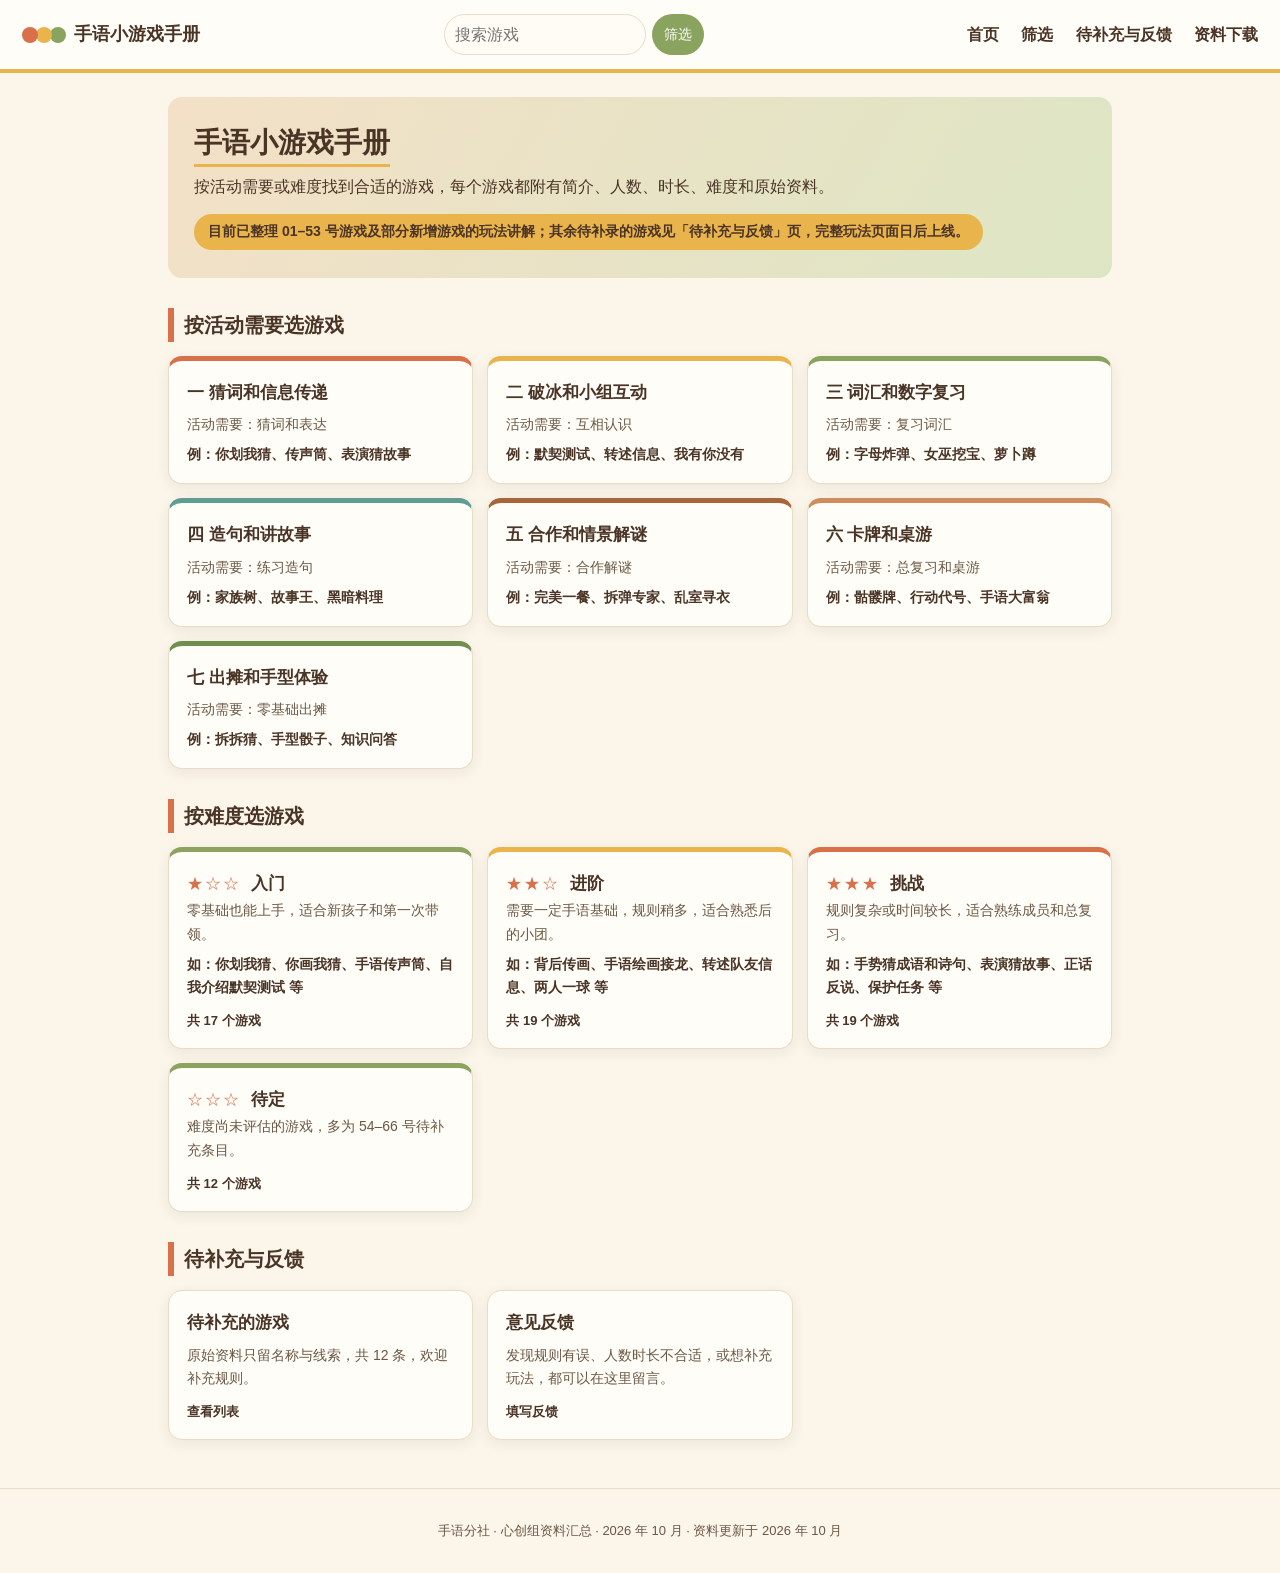
==== 网站/index.html @ 0be2c37f "Initial commit: sign language game handbook website" ====
<!DOCTYPE html>
<html lang="zh-CN">
<head>
  <meta charset="UTF-8">
  <meta name="viewport" content="width=device-width, initial-scale=1.0">
  <title>手语小游戏手册</title>
  <meta name="description" content="手语分社小游戏玩法手册：66 个破冰、猜词、复习、合作解谜游戏，含人数、时长、难度和原始资料。">
  <link rel="icon" href="data:image/svg+xml,%3Csvg xmlns='http://www.w3.org/2000/svg' viewBox='0 0 32 32'%3E%3Ccircle cx='16' cy='16' r='14' fill='%23D8704A'/%3E%3Ccircle cx='16' cy='16' r='6' fill='%23E9B44C'/%3E%3C/svg%3E">
  <link rel="stylesheet" href="css/style.css">
</head>
<body>
  <header class="site-header">
    <a class="brand" href="#/">
      <span class="brand-dot"></span>
      <span class="brand-text" id="site-title">手语小游戏手册</span>
    </a>
    <form class="header-search" id="header-search" role="search">
      <input name="q" type="search" aria-label="搜索游戏" placeholder="搜索游戏">
      <button type="submit">筛选</button>
    </form>
    <nav class="top-nav" aria-label="主导航">
      <a href="#/">首页</a>
      <a href="#/search">筛选</a>
      <a href="#/todo">待补充与反馈</a>
      <a href="#/files">资料下载</a>
    </nav>
  </header>

  <main id="app" class="container"></main>

  <footer class="site-footer">
    <p id="site-subtitle"></p>
  </footer>

  <button type="button" id="to-top" class="to-top" aria-label="回到顶部">↑</button>

  <script src="js/data.js"></script>
  <script src="js/meta.js"></script>
  <script src="js/guides.js"></script>
  <script src="js/app.js"></script>
</body>
</html>
---- 网站/css/style.css ----
/* 配色：奶油底色 + 陶土、芥末黄、橄榄绿、鼠尾草绿点缀 */
:root {
  --bg: #FBF5EA;
  --card: #FFFDF8;
  --ink: #4A3426;
  --muted: #6B5744;
  --line: #EADCC6;
  --terra: #D8704A;
  --mustard: #E9B44C;
  --olive: #8AA35E;
  --sage: #DDE6C4;
  --clay: #F3E0C7;
  --radius: 14px;
  --shadow: 0 4px 14px rgba(74, 52, 38, 0.08);
}

* { box-sizing: border-box; }

body {
  margin: 0;
  font-family: "Microsoft YaHei", "PingFang SC", "Noto Sans SC", sans-serif;
  background: var(--bg);
  color: var(--ink);
  line-height: 1.7;
}

a { color: var(--terra); text-decoration: none; }
a:hover { text-decoration: underline; }

.container {
  max-width: 980px;
  margin: 0 auto;
  padding: 24px 18px 48px;
}

/* 顶部 */
.site-header {
  display: flex;
  align-items: center;
  justify-content: space-between;
  padding: 14px 22px;
  background: var(--card);
  border-bottom: 4px solid var(--mustard);
  position: sticky;
  top: 0;
  z-index: 10;
}

.brand {
  display: flex;
  align-items: center;
  gap: 10px;
  font-weight: 700;
  font-size: 18px;
  color: var(--ink);
}
.brand:hover { text-decoration: none; }

.brand-dot {
  width: 16px;
  height: 16px;
  border-radius: 50%;
  background: var(--terra);
  box-shadow: 14px 0 0 var(--mustard), 28px 0 0 var(--olive);
  margin-right: 26px;
}

.top-nav a {
  margin-left: 18px;
  color: var(--ink);
  font-weight: 600;
}

/* 通用区块 */
.hero {
  background: linear-gradient(120deg, var(--clay), var(--sage));
  border-radius: var(--radius);
  padding: 28px 26px;
  margin-bottom: 26px;
}
/* 统一标题：首页、分类页、详情页、资料页共用字号与颜色；仅首页带下划线 */
.page-title {
  margin: 4px 0 8px;
  font-size: 28px;
  line-height: 1.3;
  color: var(--ink);
}

.home-title {
  margin: 0 0 6px;
  font-size: 28px;
  line-height: 1.3;
  color: var(--ink);
  display: inline-block;
  border-bottom: 3px solid var(--mustard);
  padding-bottom: 2px;
}

.hero h1 {
  margin: 0 0 6px;
  font-size: 28px;
  color: var(--ink);
}

.card .example {
  margin-top: 6px;
  color: var(--ink);
  font-weight: 600;
}
.hero p { margin: 0; color: var(--ink); }

.notice {
  display: inline-block;
  margin-top: 14px;
  padding: 6px 14px;
  background: var(--mustard);
  color: var(--ink);
  border-radius: 999px;
  font-size: 14px;
  font-weight: 600;
}

h2.section-title {
  font-size: 20px;
  margin: 30px 0 14px;
  color: var(--ink);
  border-left: 6px solid var(--terra);
  padding-left: 10px;
}

.grid {
  display: grid;
  gap: 14px;
  grid-template-columns: repeat(auto-fill, minmax(230px, 1fr));
}

.card {
  display: block;
  background: var(--card);
  border: 1px solid var(--line);
  border-radius: var(--radius);
  padding: 18px 18px 16px;
  box-shadow: var(--shadow);
  color: var(--ink);
  transition: transform 0.15s ease;
}
.card:hover {
  transform: translateY(-2px);
  text-decoration: none;
}

.card .tag {
  display: inline-block;
  font-size: 12px;
  color: #fff;
  padding: 2px 10px;
  border-radius: 999px;
  margin-bottom: 8px;
}

.card h3 {
  margin: 0 0 6px;
  font-size: 17px;
}

.card p {
  margin: 0;
  font-size: 14px;
  color: var(--muted);
}

.card .count {
  margin-top: 10px;
  font-size: 13px;
  color: var(--ink);
  font-weight: 600;
}

.scene {
  border-top: 5px solid var(--terra);
}

.cat-bar {
  height: 8px;
  border-radius: 999px;
  margin-bottom: 14px;
}

/* 分类页 */
.page-head {
  background: var(--card);
  border: 1px solid var(--line);
  border-radius: var(--radius);
  padding: 22px 24px;
  box-shadow: var(--shadow);
  margin-bottom: 18px;
}
.page-head .page-title {
  margin: 4px 0 8px;
}
.page-head p { margin: 0; color: var(--muted); }

.crumb {
  font-size: 14px;
  color: var(--muted);
}
.crumb a { color: var(--muted); }

.status {
  display: inline-block;
  font-size: 12px;
  padding: 2px 10px;
  border-radius: 999px;
  font-weight: 600;
  margin-left: 6px;
  vertical-align: middle;
}
.status.complete { background: var(--sage); color: #3F5A23; }
.status.replay { background: var(--clay); color: #7A4A22; }
.status.todo { background: #E6E0D6; color: #6B5D4D; }

.game-list {
  display: grid;
  gap: 12px;
}

.game-item {
  display: flex;
  gap: 14px;
  align-items: flex-start;
  background: var(--card);
  border: 1px solid var(--line);
  border-radius: var(--radius);
  padding: 14px 16px;
  box-shadow: var(--shadow);
  color: var(--ink);
}
.game-item:hover { text-decoration: none; border-color: var(--mustard); }

.game-no {
  min-width: 42px;
  height: 42px;
  border-radius: 12px;
  display: flex;
  align-items: center;
  justify-content: center;
  color: #fff;
  font-weight: 700;
}

.game-item h3 {
  margin: 0 0 2px;
  font-size: 16px;
}
.game-item p {
  margin: 0;
  color: var(--muted);
  font-size: 14px;
}

/* 详情页 */
.detail {
  background: var(--card);
  border: 1px solid var(--line);
  border-radius: var(--radius);
  padding: 24px 26px;
  box-shadow: var(--shadow);
}
.detail .page-title {
  margin: 6px 0 12px;
}

.guide-list {
  margin: 4px 0 0;
  padding-left: 22px;
}
.guide-list li { margin-bottom: 4px; }
/* 标题层级：大节（玩法讲解 / 完整页面 / 原始资料 / 相关游戏）> 子标题（适用场景 / 准备 …） */
.detail h2.major-title {
  display: inline-block;
  margin: 26px 0 12px;
  padding: 8px 18px;
  font-size: 22px;
  font-weight: 800;
  color: #fff;
  background: var(--terra);
  border-radius: 10px;
  letter-spacing: 2px;
}

.detail h2.sec-title {
  margin: 26px 0 10px;
  padding-left: 12px;
  font-size: 18px;
  font-weight: 700;
  color: var(--ink);
  border-left: 5px solid var(--olive);
}

.detail h3.sub-title {
  margin: 16px 0 6px;
  font-size: 15px;
  font-weight: 700;
  color: var(--olive);
}
.detail h3.sub-title::before {
  content: "●";
  margin-right: 6px;
  font-size: 10px;
  color: var(--mustard);
  vertical-align: middle;
}

.info-grid {
  display: grid;
  grid-template-columns: repeat(3, 1fr);
  gap: 10px;
  margin: 16px 0 6px;
}
.info-cell {
  background: var(--clay);
  border-radius: 10px;
  padding: 10px 12px;
}
.info-cell span {
  display: block;
  font-size: 12px;
  color: var(--muted);
}
.info-cell strong {
  font-size: 14px;
  color: var(--ink);
}

.note {
  font-size: 14px;
  color: var(--muted);
  margin: 4px 0 0;
}

.chips {
  margin-top: 8px;
  display: flex;
  flex-wrap: wrap;
  gap: 6px;
}
.chip {
  display: inline-block;
  font-size: 12px;
  padding: 2px 10px;
  border-radius: 999px;
  background: var(--clay);
  color: var(--ink);
}
.chip-level { background: var(--sage); color: #3F5A23; font-weight: 700; }
.chip-todo { background: #E6E0D6; color: #6B5D4D; }

.back-row { margin-top: 26px; }

/* 顶部搜索框 */
.header-search {
  display: flex;
  gap: 6px;
  flex: 1;
  max-width: 260px;
  margin: 0 16px;
}
.header-search input {
  flex: 1;
  min-width: 0;
  font: inherit;
  padding: 6px 10px;
  border: 1px solid var(--line);
  border-radius: 999px;
  background: #FFFCF5;
  color: var(--ink);
}
.header-search button {
  font: inherit;
  font-size: 14px;
  padding: 6px 12px;
  border: none;
  border-radius: 999px;
  background: var(--olive);
  color: #fff;
  cursor: pointer;
}

/* 搜索与筛选 */
.search-panel {
  background: var(--card);
  border: 1px solid var(--line);
  border-radius: var(--radius);
  padding: 18px 20px;
  box-shadow: var(--shadow);
  display: grid;
  gap: 14px;
  margin-bottom: 12px;
}
.search-panel > input[type="search"] {
  font: inherit;
  font-size: 16px;
  padding: 10px 14px;
  border: 1px solid var(--line);
  border-radius: 10px;
  background: #FFFCF5;
  color: var(--ink);
}
.filters {
  display: flex;
  flex-wrap: wrap;
  gap: 12px;
  align-items: end;
}
.filters label {
  display: grid;
  gap: 4px;
  font-size: 13px;
  font-weight: 600;
  min-width: 150px;
}
.filters select {
  font: inherit;
  padding: 7px 10px;
  border: 1px solid var(--line);
  border-radius: 8px;
  background: #FFFCF5;
  color: var(--ink);
}
.filters button {
  font: inherit;
  border: 2px solid var(--terra);
  cursor: pointer;
}

/* 信息卡：文字不再嵌套标签，避免重叠 */
.info-grid > * { min-width: 0; }
.info-cell strong {
  display: block;
  word-break: break-all;
}

/* 难度卡片 */
.level-card { border-top: 5px solid var(--olive); }
.level-1 { border-top-color: var(--olive); }
.level-2 { border-top-color: var(--mustard); }
.level-3 { border-top-color: var(--terra); }
.level-head {
  display: flex;
  align-items: baseline;
  gap: 10px;
}
.level-head h3 { margin: 0; }
.level-stars {
  color: var(--terra);
  font-size: 16px;
  letter-spacing: 2px;
}

/* 反馈表单 */
.feedback {
  background: var(--card);
  border: 1px solid var(--line);
  border-radius: var(--radius);
  padding: 20px 22px;
  box-shadow: var(--shadow);
  display: grid;
  gap: 14px;
}
.feedback label {
  display: grid;
  gap: 6px;
  font-weight: 600;
  font-size: 14px;
}
/* 统一的表单控件：去掉系统原生外观，字号 16px 避免 iOS 聚焦时自动放大 */
.feedback select,
.feedback input,
.feedback textarea,
.filters select,
.search-panel > input[type="search"],
.feedback-result textarea {
  -webkit-appearance: none;
  appearance: none;
  box-sizing: border-box;
  width: 100%;
  font: inherit;
  font-size: 16px;
  padding: 9px 12px;
  border: 1px solid var(--line);
  border-radius: 8px;
  background-color: #FFFCF5;
  color: var(--ink);
}
.feedback select,
.filters select {
  padding-right: 34px;
  background-image: url("data:image/svg+xml,%3Csvg xmlns='http://www.w3.org/2000/svg' width='12' height='8'%3E%3Cpath d='M1 1l5 5 5-5' fill='none' stroke='%234A3426' stroke-width='1.8'/%3E%3C/svg%3E");
  background-repeat: no-repeat;
  background-position: right 12px center;
}
.feedback textarea { resize: vertical; }
.form-actions {
  display: flex;
  flex-wrap: wrap;
  gap: 10px;
  align-items: center;
}
.feedback button.btn {
  border: none;
  cursor: pointer;
  font: inherit;
}
.feedback-result {
  margin-top: 16px;
  background: var(--card);
  border: 1px solid var(--line);
  border-radius: var(--radius);
  padding: 18px 20px;
}
.feedback-result textarea {
  width: 100%;
  font: inherit;
  padding: 8px 10px;
  border: 1px solid var(--line);
  border-radius: 8px;
  background: #FFFCF5;
  color: var(--ink);
}
.detail .summary {
  font-size: 16px;
  background: var(--clay);
  border-radius: 10px;
  padding: 12px 16px;
}

.placeholder {
  border: 2px dashed var(--line);
  border-radius: 10px;
  padding: 14px 16px;
  color: var(--muted);
  font-size: 14px;
  background: #FFFCF5;
}
.placeholder ul { margin: 6px 0 0; padding-left: 20px; }

.btn {
  display: inline-block;
  padding: 8px 16px;
  border-radius: 999px;
  font-weight: 600;
  font-size: 14px;
  background: var(--olive);
  color: #fff;
}
.btn:hover { text-decoration: none; filter: brightness(1.05); }
.btn.disabled {
  background: #D9CFBF;
  color: #7C6E5E;
  cursor: not-allowed;
}
.btn.ghost {
  background: transparent;
  color: var(--terra);
  border: 2px solid var(--terra);
}

.file-list {
  list-style: none;
  padding: 0;
  margin: 0;
  display: grid;
  gap: 8px;
}
.file-list li {
  display: flex;
  flex-wrap: wrap;
  align-items: center;
  gap: 4px 12px;
  background: #FFFCF5;
  border: 1px solid var(--line);
  border-radius: 10px;
  padding: 8px 12px;
  font-size: 14px;
}
.file-list li > a:not(.dl) {
  flex: 1;
  min-width: 0;
  word-break: break-all;
}
.file-list .dl {
  order: 2;
  margin-left: auto;
  font-size: 13px;
  white-space: nowrap;
}
.file-list .file-ids {
  order: 3;
  flex-basis: 100%;
}

.empty {
  color: var(--muted);
  font-size: 14px;
}

/* 上一个 / 下一个 */
.pager {
  display: flex;
  justify-content: space-between;
  gap: 12px;
  margin-top: 16px;
  padding-top: 14px;
  border-top: 1px dashed var(--line);
  font-size: 14px;
}
.pager a { max-width: 48%; }

/* 相关游戏：站内跳转，使用文字链接样式 */
.related-list {
  margin: 4px 0 0;
  padding-left: 20px;
}
.related-list li { margin-bottom: 4px; }

/* 资料文件的游戏编号标注 */
.file-ids {
  display: block;
  font-size: 12px;
  color: var(--muted);
  margin-top: 2px;
}

/* 回到顶部 */
.to-top {
  position: fixed;
  right: 18px;
  bottom: 18px;
  width: 42px;
  height: 42px;
  border-radius: 50%;
  border: none;
  background: var(--terra);
  color: #fff;
  font-size: 20px;
  cursor: pointer;
  box-shadow: var(--shadow);
  opacity: 0;
  pointer-events: none;
  transition: opacity 0.2s ease;
}
.to-top.show {
  opacity: 1;
  pointer-events: auto;
}

.site-footer {
  text-align: center;
  color: var(--muted);
  font-size: 13px;
  padding: 18px;
  border-top: 1px solid var(--line);
}

/* 打印：隐藏导航、按钮和阴影，保留规则文字 */
@media print {
  .site-header,
  .header-search,
  .top-nav,
  .back-row,
  .pager,
  .to-top,
  .site-footer,
  .btn,
  .filters,
  .feedback { display: none !important; }
  body { background: #fff; color: #000; }
  .card, .game-item, .detail, .page-head, .feedback-result {
    box-shadow: none;
    border: 1px solid #ccc;
  }
  .detail .major-title { background: none; color: #000; padding: 0; }
  a { color: #000; }
  .container { max-width: none; padding: 0; }
}

@media (max-width: 600px) {
  .hero h1 { font-size: 22px; }
  .brand-dot { margin-right: 0; box-shadow: none; }
  .top-nav a { margin-left: 10px; }
  .site-header {
    flex-wrap: wrap;
    gap: 8px;
    padding: 10px 14px;
  }
  .header-search {
    order: 3;
    flex-basis: 100%;
    max-width: none;
    margin: 0;
  }
  .top-nav {
    width: 100%;
    display: flex;
    flex-wrap: wrap;
    gap: 6px 0;
  }
  .info-grid { grid-template-columns: 1fr; }
  .page-title { font-size: 22px; }
}
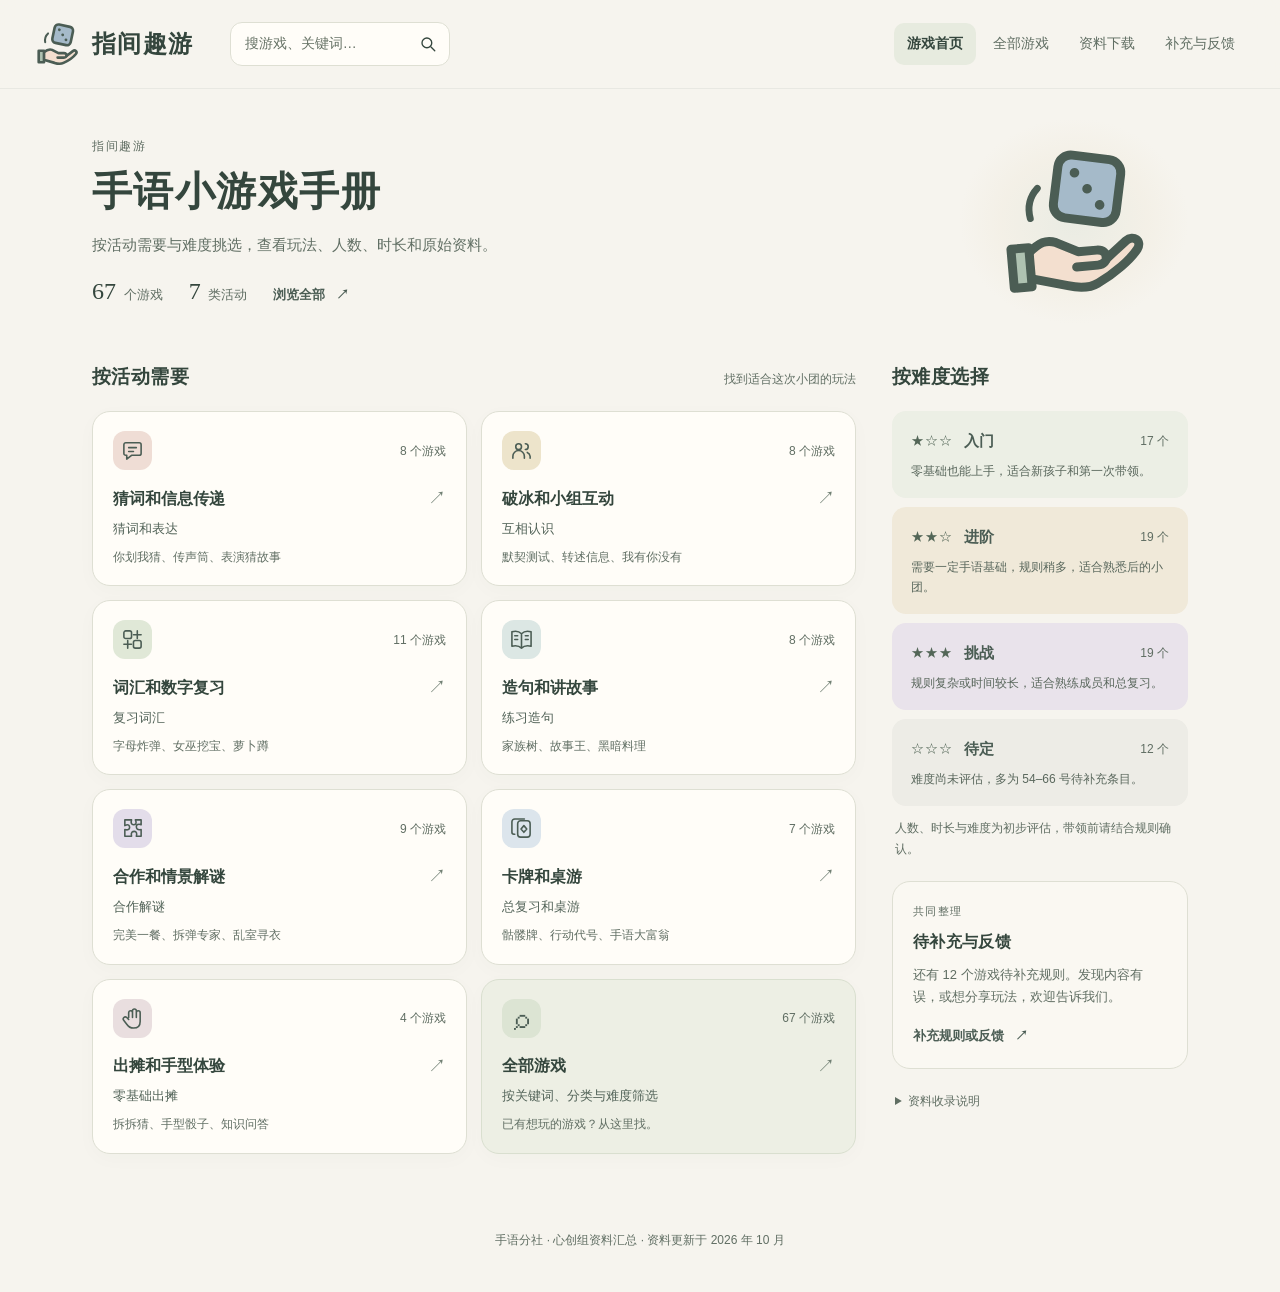
==== commit 7ff6ee13: "design: refine Zhijian Quyou logo and responsive layout" ====
--- a/网站/index.html
+++ b/网站/index.html
@@ -3,30 +3,36 @@
 <head>
   <meta charset="UTF-8">
   <meta name="viewport" content="width=device-width, initial-scale=1.0">
-  <title>手语小游戏手册</title>
-  <meta name="description" content="手语分社小游戏玩法手册：66 个破冰、猜词、复习、合作解谜游戏，含人数、时长、难度和原始资料。">
-  <link rel="icon" href="data:image/svg+xml,%3Csvg xmlns='http://www.w3.org/2000/svg' viewBox='0 0 32 32'%3E%3Ccircle cx='16' cy='16' r='14' fill='%23D8704A'/%3E%3Ccircle cx='16' cy='16' r='6' fill='%23E9B44C'/%3E%3C/svg%3E">
+  <title>指间趣游 · 手语小游戏手册</title>
+  <meta name="description" content="指间趣游，手语分社小游戏玩法手册。按活动、难度寻找游戏，查看人数、时长、玩法讲解和原始资料。">
+  <meta name="theme-color" content="#f6f4ee">
+  <link rel="icon" type="image/svg+xml" href="assets/brand-v1/icon-small.svg">
+  <link rel="alternate icon" href="assets/brand-v1/favicon.ico">
+  <link rel="apple-touch-icon" href="assets/brand-v1/apple-touch-icon.png">
   <link rel="stylesheet" href="css/style.css">
 </head>
 <body>
+  <a class="skip-link" href="#app">跳到主要内容</a>
   <header class="site-header">
-    <a class="brand" href="#/">
-      <span class="brand-dot"></span>
-      <span class="brand-text" id="site-title">手语小游戏手册</span>
+    <div class="header-inner">
+    <a class="brand" href="#/" aria-label="指间趣游首页">
+      <img id="brand-icon" class="brand-icon" src="assets/brand-v1/icon.svg" alt="" width="52" height="52">
+      <span class="brand-text" id="site-title">指间趣游</span>
     </a>
     <form class="header-search" id="header-search" role="search">
-      <input name="q" type="search" aria-label="搜索游戏" placeholder="搜索游戏">
-      <button type="submit">筛选</button>
+      <input name="q" type="search" aria-label="搜索游戏" placeholder="搜游戏、关键词…">
+      <button type="submit" aria-label="搜索"><svg viewBox="0 0 24 24" aria-hidden="true"><circle cx="10.5" cy="10.5" r="6.5"></circle><path d="m16 16 5 5"></path></svg></button>
     </form>
     <nav class="top-nav" aria-label="主导航">
-      <a href="#/">首页</a>
-      <a href="#/search">筛选</a>
-      <a href="#/todo">待补充与反馈</a>
+      <a href="#/">游戏首页</a>
+      <a href="#/search">全部游戏</a>
       <a href="#/files">资料下载</a>
+      <a href="#/todo">补充与反馈</a>
     </nav>
+    </div>
   </header>
 
-  <main id="app" class="container"></main>
+  <main id="app" class="container" tabindex="-1"></main>
 
   <footer class="site-footer">
     <p id="site-subtitle"></p>
--- a/网站/css/style.css
+++ b/网站/css/style.css
@@ -1,710 +1,305 @@
-/* 配色：奶油底色 + 陶土、芥末黄、橄榄绿、鼠尾草绿点缀 */
 :root {
-  --bg: #FBF5EA;
-  --card: #FFFDF8;
-  --ink: #4A3426;
-  --muted: #6B5744;
-  --line: #EADCC6;
-  --terra: #D8704A;
-  --mustard: #E9B44C;
-  --olive: #8AA35E;
-  --sage: #DDE6C4;
-  --clay: #F3E0C7;
-  --radius: 14px;
-  --shadow: 0 4px 14px rgba(74, 52, 38, 0.08);
-}
-
+  color-scheme: light;
+  --bg: #f6f4ee;
+  --card: #fffdf8;
+  --ink: #34463d;
+  --muted: #606e63;
+  --line: #dedfd3;
+  --accent: #4b5d54;
+  --soft: #eceee4;
+  --sage: #e6ecdf;
+  --radius: 18px;
+  --shadow: 0 5px 20px #38493b06;
+  --heading: "Iowan Old Style", "Songti SC", "STSong", "Noto Serif SC", serif;
+}
 * { box-sizing: border-box; }
-
+html { scroll-padding-top: 100px; }
 body {
   margin: 0;
-  font-family: "Microsoft YaHei", "PingFang SC", "Noto Sans SC", sans-serif;
+  color: var(--ink);
   background: var(--bg);
-  color: var(--ink);
+  font-family: -apple-system, BlinkMacSystemFont, "PingFang SC", "Microsoft YaHei", sans-serif;
+  font-size: 15px;
   line-height: 1.7;
-}
-
-a { color: var(--terra); text-decoration: none; }
-a:hover { text-decoration: underline; }
-
-.container {
-  max-width: 980px;
-  margin: 0 auto;
-  padding: 24px 18px 48px;
-}
-
-/* 顶部 */
-.site-header {
-  display: flex;
-  align-items: center;
-  justify-content: space-between;
-  padding: 14px 22px;
-  background: var(--card);
-  border-bottom: 4px solid var(--mustard);
-  position: sticky;
-  top: 0;
-  z-index: 10;
-}
-
-.brand {
-  display: flex;
-  align-items: center;
-  gap: 10px;
-  font-weight: 700;
-  font-size: 18px;
-  color: var(--ink);
-}
-.brand:hover { text-decoration: none; }
-
-.brand-dot {
-  width: 16px;
-  height: 16px;
-  border-radius: 50%;
-  background: var(--terra);
-  box-shadow: 14px 0 0 var(--mustard), 28px 0 0 var(--olive);
-  margin-right: 26px;
-}
-
-.top-nav a {
-  margin-left: 18px;
-  color: var(--ink);
-  font-weight: 600;
-}
-
-/* 通用区块 */
-.hero {
-  background: linear-gradient(120deg, var(--clay), var(--sage));
-  border-radius: var(--radius);
-  padding: 28px 26px;
-  margin-bottom: 26px;
-}
-/* 统一标题：首页、分类页、详情页、资料页共用字号与颜色；仅首页带下划线 */
-.page-title {
-  margin: 4px 0 8px;
-  font-size: 28px;
-  line-height: 1.3;
-  color: var(--ink);
-}
-
-.home-title {
-  margin: 0 0 6px;
-  font-size: 28px;
-  line-height: 1.3;
-  color: var(--ink);
-  display: inline-block;
-  border-bottom: 3px solid var(--mustard);
-  padding-bottom: 2px;
-}
-
-.hero h1 {
-  margin: 0 0 6px;
-  font-size: 28px;
-  color: var(--ink);
-}
-
-.card .example {
-  margin-top: 6px;
-  color: var(--ink);
-  font-weight: 600;
-}
-.hero p { margin: 0; color: var(--ink); }
-
-.notice {
-  display: inline-block;
-  margin-top: 14px;
-  padding: 6px 14px;
-  background: var(--mustard);
-  color: var(--ink);
-  border-radius: 999px;
-  font-size: 14px;
-  font-weight: 600;
-}
-
-h2.section-title {
-  font-size: 20px;
-  margin: 30px 0 14px;
-  color: var(--ink);
-  border-left: 6px solid var(--terra);
-  padding-left: 10px;
-}
-
-.grid {
-  display: grid;
-  gap: 14px;
-  grid-template-columns: repeat(auto-fill, minmax(230px, 1fr));
-}
-
-.card {
-  display: block;
-  background: var(--card);
-  border: 1px solid var(--line);
-  border-radius: var(--radius);
-  padding: 18px 18px 16px;
-  box-shadow: var(--shadow);
-  color: var(--ink);
-  transition: transform 0.15s ease;
-}
-.card:hover {
-  transform: translateY(-2px);
-  text-decoration: none;
-}
-
-.card .tag {
-  display: inline-block;
-  font-size: 12px;
-  color: #fff;
-  padding: 2px 10px;
-  border-radius: 999px;
-  margin-bottom: 8px;
-}
-
-.card h3 {
-  margin: 0 0 6px;
-  font-size: 17px;
-}
-
-.card p {
-  margin: 0;
-  font-size: 14px;
-  color: var(--muted);
-}
-
-.card .count {
-  margin-top: 10px;
-  font-size: 13px;
-  color: var(--ink);
-  font-weight: 600;
-}
-
-.scene {
-  border-top: 5px solid var(--terra);
-}
-
-.cat-bar {
-  height: 8px;
-  border-radius: 999px;
-  margin-bottom: 14px;
-}
-
-/* 分类页 */
-.page-head {
-  background: var(--card);
-  border: 1px solid var(--line);
-  border-radius: var(--radius);
-  padding: 22px 24px;
-  box-shadow: var(--shadow);
-  margin-bottom: 18px;
-}
-.page-head .page-title {
-  margin: 4px 0 8px;
-}
-.page-head p { margin: 0; color: var(--muted); }
-
-.crumb {
-  font-size: 14px;
-  color: var(--muted);
-}
+  -webkit-font-smoothing: antialiased;
+}
+a { color: var(--accent); text-decoration: none; }
+a:hover { color: #223d30; }
+button, input, select, textarea { font: inherit; }
+button, a, input, select, textarea { -webkit-tap-highlight-color: transparent; }
+button, input, select, textarea { color: var(--ink); }
+button { cursor: pointer; }
+:focus-visible { outline: 3px solid #627d70; outline-offset: 4px; }
+::selection { background: #dbe6d5; color: #223d30; }
+img, svg { display: block; max-width: 100%; }
+.container { max-width: 1160px; margin: 0 auto; padding: 36px 32px 64px; }
+#app:focus { outline: none; }
+.skip-link { position: fixed; z-index: 40; top: -100px; left: 20px; padding: 12px 18px; background: var(--ink); color: white; border-radius: 12px; }
+.skip-link:focus { top: 12px; color: white; }
+.site-header { position: sticky; top: 0; z-index: 20; background: #f6f4eef2; backdrop-filter: blur(14px); box-shadow: 0 1px 0 #42524512; }
+.header-inner { max-width: 1280px; min-height: 88px; padding: 12px 32px; margin: auto; display: flex; align-items: center; gap: 28px; }
+.brand { display: flex; align-items: center; gap: 8px; color: var(--ink); flex-shrink: 0; }
+.brand-icon { width: 52px; height: 52px; }
+.brand-text { font: 700 24px/1.2 var(--heading); letter-spacing: .06em; white-space: nowrap; }
+.header-search { display: flex; align-items: center; margin: 0 auto 0 8px; width: 220px; background: #fffdf8; border: 1px solid var(--line); border-radius: 12px; }
+.header-search input { width: 100%; min-width: 0; padding: 9px 0 9px 14px; border: 0; border-radius: 12px; background: transparent; font-size: 14px; outline-offset: 0; }
+.header-search button { display: grid; place-items: center; width: 42px; height: 42px; flex: 0 0 42px; border: 0; border-radius: 11px; background: transparent; }
+.header-search button:hover { background: var(--soft); }
+.header-search svg { width: 18px; height: 18px; fill: none; stroke: currentColor; stroke-width: 1.8; stroke-linecap: round; }
+.top-nav { display: flex; gap: 4px; flex-shrink: 0; }
+.top-nav a { padding: 9px 13px; border-radius: 10px; font-size: 14px; white-space: nowrap; color: var(--muted); transition: color .18s, background .18s; }
+.top-nav a:hover, .top-nav a[aria-current="page"] { background: #e7ebdf; color: var(--ink); }
+.top-nav a[aria-current="page"] { font-weight: 600; }
+.hero { display: grid; grid-template-columns: 1fr 200px; align-items: center; gap: 32px; padding: 9px 14px 34px 0; margin-bottom: 18px; }
+.eyebrow { margin: 0 0 10px; font-size: 12px; letter-spacing: .14em; color: var(--muted); }
+.home-title { margin: 0 0 14px; font: 700 clamp(28px, 3.2vw, 40px)/1.3 var(--heading); letter-spacing: .035em; }
+.hero-intro { max-width: 560px; margin: 0; color: var(--muted); font-size: 15px; }
+.hero-meta { display: flex; flex-wrap: wrap; gap: 10px 26px; align-items: baseline; margin: 20px 0 0; font-size: 13px; color: var(--muted); }
+.hero-meta strong { font: 500 24px/1.2 Georgia, serif; margin-right: 4px; color: var(--ink); }
+.hero-meta a { font-weight: 600; }
+.hero-meta a span { margin-left: 7px; }
+.hero-art { display: grid; place-items: center; position: relative; }
+.hero-art::before { content: ""; position: absolute; inset: -16px; background: radial-gradient(ellipse, #cfdacb50, #e9dfc830 45%, transparent 70%); z-index: -1; }
+.hero-art img { width: 176px; height: 176px; transform: rotate(-5deg); }
+.home-layout { display: grid; grid-template-columns: minmax(0, 1fr) 296px; gap: 36px; align-items: start; }
+.section-heading { display: flex; justify-content: space-between; align-items: baseline; gap: 12px; margin: 0 0 18px; }
+.section-heading h2, .contribute-panel h2 { margin: 0; font-size: 19px; font-weight: 600; letter-spacing: .02em; }
+.section-heading > span { font-size: 12px; color: var(--muted); }
+.scene-grid { display: grid; grid-template-columns: repeat(2, minmax(0, 1fr)); gap: 14px; }
+.card { display: block; color: var(--ink); border: 1px solid var(--line); border-radius: var(--radius); background: var(--card); box-shadow: var(--shadow); transition: border-color .18s, background .18s, box-shadow .18s; }
+.card:hover { color: var(--ink); border-color: #a8b5a6; box-shadow: 0 6px 20px #38493b0d; }
+.scene { padding: 19px 20px 18px; position: relative; }
+.scene-top { display: flex; align-items: center; justify-content: space-between; margin-bottom: 13px; }
+.category-icon { display: grid; place-items: center; width: 39px; height: 39px; border-radius: 12px; background: var(--tone, #e8e8dd); color: #4b5d54; }
+.category-icon svg { width: 23px; height: 23px; fill: none; stroke: currentColor; stroke-width: 1.65; stroke-linecap: round; stroke-linejoin: round; }
+.scene-count { color: var(--muted); font-size: 12px; }
+.scene h3 { display: flex; align-items: center; justify-content: space-between; gap: 10px; font-size: 16px; margin: 0 0 4px; font-weight: 600; }
+.card-arrow { font-size: 18px; color: #718074; font-weight: 400; transition: transform .18s; }
+.card:hover .card-arrow { transform: translate(2px, -2px); }
+.scene p { margin: 0; font-size: 13px; }
+.scene .scene-purpose { color: #526358; }
+.scene .example { color: var(--muted); font-size: 12px; margin-top: 7px; }
+.tone-1 { --tone: #efddd5; }
+.tone-2 { --tone: #ede4cb; }
+.tone-3 { --tone: #e0e8d7; }
+.tone-4 { --tone: #dce7e4; }
+.tone-5 { --tone: #e3ddea; }
+.tone-6 { --tone: #dce5ec; }
+.tone-7 { --tone: #e9dedf; }
+.tone-8 { --tone: #e5e3d9; }
+.all-games { background: #edeFE4; border-color: #d9dfcf; }
+.all-games .category-icon { background: #dce4d3; font: 30px/1 Georgia, serif; }
+.home-aside { display: grid; gap: 22px; }
+.level-list { display: grid; gap: 9px; }
+.level-card { display: block; padding: 16px 18px; border-radius: 14px; background: #ecefe5; border: 1px solid transparent; transition: border-color .18s; }
+.level-card:hover { border-color: #a8b5a6; }
+.level-2 { background: #f0e9d9; }
+.level-3 { background: #e9e3eb; }
+.level-0 { background: #edece6; }
+.level-head { display: flex; align-items: center; gap: 11px; }
+.level-head h3 { margin: 0; font-size: 15px; font-weight: 600; }
+.level-stars { font-size: 13px; color: #536657; letter-spacing: 1px; }
+.level-count { margin-left: auto; font-size: 12px; color: var(--muted); }
+.level-card p { font-size: 12px; line-height: 1.7; margin: 7px 0 0; color: #59675c; }
+.level-note { margin: 12px 3px 0; font-size: 12px; color: var(--muted); }
+.contribute-panel { border: 1px solid var(--line); border-radius: var(--radius); padding: 20px; background: #fffdf880; }
+.mini-label { display: block; color: var(--muted); font-size: 11px; letter-spacing: .12em; margin-bottom: 7px; }
+.contribute-panel h2 { font-size: 16px; }
+.contribute-panel p { font-size: 13px; margin: 9px 0 14px; color: var(--muted); }
+.contribute-panel a { font-size: 13px; font-weight: 600; }
+.contribute-panel a span { margin-left: 7px; }
+.edition-note { font-size: 12px; color: var(--muted); padding: 0 3px; }
+.edition-note summary { cursor: pointer; width: fit-content; }
+.edition-note p { margin: 8px 0 0; }
+.crumb { font-size: 13px; margin: 0 0 22px; color: var(--muted); overflow-wrap: anywhere; }
 .crumb a { color: var(--muted); }
-
-.status {
-  display: inline-block;
-  font-size: 12px;
-  padding: 2px 10px;
-  border-radius: 999px;
-  font-weight: 600;
-  margin-left: 6px;
-  vertical-align: middle;
-}
-.status.complete { background: var(--sage); color: #3F5A23; }
-.status.replay { background: var(--clay); color: #7A4A22; }
-.status.todo { background: #E6E0D6; color: #6B5D4D; }
-
-.game-list {
-  display: grid;
-  gap: 12px;
-}
-
-.game-item {
-  display: flex;
-  gap: 14px;
-  align-items: flex-start;
-  background: var(--card);
-  border: 1px solid var(--line);
-  border-radius: var(--radius);
-  padding: 14px 16px;
-  box-shadow: var(--shadow);
-  color: var(--ink);
-}
-.game-item:hover { text-decoration: none; border-color: var(--mustard); }
-
-.game-no {
-  min-width: 42px;
-  height: 42px;
-  border-radius: 12px;
-  display: flex;
-  align-items: center;
-  justify-content: center;
-  color: #fff;
-  font-weight: 700;
-}
-
-.game-item h3 {
-  margin: 0 0 2px;
-  font-size: 16px;
-}
-.game-item p {
-  margin: 0;
-  color: var(--muted);
-  font-size: 14px;
-}
-
-/* 详情页 */
-.detail {
-  background: var(--card);
-  border: 1px solid var(--line);
-  border-radius: var(--radius);
-  padding: 24px 26px;
-  box-shadow: var(--shadow);
-}
-.detail .page-title {
-  margin: 6px 0 12px;
-}
-
-.guide-list {
-  margin: 4px 0 0;
-  padding-left: 22px;
-}
-.guide-list li { margin-bottom: 4px; }
-/* 标题层级：大节（玩法讲解 / 完整页面 / 原始资料 / 相关游戏）> 子标题（适用场景 / 准备 …） */
-.detail h2.major-title {
-  display: inline-block;
-  margin: 26px 0 12px;
-  padding: 8px 18px;
-  font-size: 22px;
-  font-weight: 800;
-  color: #fff;
-  background: var(--terra);
-  border-radius: 10px;
-  letter-spacing: 2px;
-}
-
-.detail h2.sec-title {
-  margin: 26px 0 10px;
-  padding-left: 12px;
-  font-size: 18px;
-  font-weight: 700;
-  color: var(--ink);
-  border-left: 5px solid var(--olive);
-}
-
-.detail h3.sub-title {
-  margin: 16px 0 6px;
-  font-size: 15px;
-  font-weight: 700;
-  color: var(--olive);
-}
-.detail h3.sub-title::before {
-  content: "●";
-  margin-right: 6px;
-  font-size: 10px;
-  color: var(--mustard);
-  vertical-align: middle;
-}
-
-.info-grid {
-  display: grid;
-  grid-template-columns: repeat(3, 1fr);
-  gap: 10px;
-  margin: 16px 0 6px;
-}
-.info-cell {
-  background: var(--clay);
-  border-radius: 10px;
-  padding: 10px 12px;
-}
-.info-cell span {
-  display: block;
-  font-size: 12px;
-  color: var(--muted);
-}
-.info-cell strong {
-  font-size: 14px;
-  color: var(--ink);
-}
-
-.note {
-  font-size: 14px;
-  color: var(--muted);
-  margin: 4px 0 0;
-}
-
-.chips {
-  margin-top: 8px;
-  display: flex;
-  flex-wrap: wrap;
-  gap: 6px;
-}
-.chip {
-  display: inline-block;
-  font-size: 12px;
-  padding: 2px 10px;
-  border-radius: 999px;
-  background: var(--clay);
-  color: var(--ink);
-}
-.chip-level { background: var(--sage); color: #3F5A23; font-weight: 700; }
-.chip-todo { background: #E6E0D6; color: #6B5D4D; }
-
-.back-row { margin-top: 26px; }
-
-/* 顶部搜索框 */
-.header-search {
-  display: flex;
-  gap: 6px;
-  flex: 1;
-  max-width: 260px;
-  margin: 0 16px;
-}
-.header-search input {
-  flex: 1;
-  min-width: 0;
-  font: inherit;
-  padding: 6px 10px;
-  border: 1px solid var(--line);
-  border-radius: 999px;
-  background: #FFFCF5;
-  color: var(--ink);
-}
-.header-search button {
-  font: inherit;
-  font-size: 14px;
-  padding: 6px 12px;
-  border: none;
-  border-radius: 999px;
-  background: var(--olive);
-  color: #fff;
-  cursor: pointer;
-}
-
-/* 搜索与筛选 */
-.search-panel {
-  background: var(--card);
-  border: 1px solid var(--line);
-  border-radius: var(--radius);
-  padding: 18px 20px;
-  box-shadow: var(--shadow);
-  display: grid;
-  gap: 14px;
-  margin-bottom: 12px;
-}
-.search-panel > input[type="search"] {
-  font: inherit;
-  font-size: 16px;
-  padding: 10px 14px;
-  border: 1px solid var(--line);
-  border-radius: 10px;
-  background: #FFFCF5;
-  color: var(--ink);
-}
-.filters {
-  display: flex;
-  flex-wrap: wrap;
-  gap: 12px;
-  align-items: end;
-}
-.filters label {
-  display: grid;
-  gap: 4px;
-  font-size: 13px;
-  font-weight: 600;
-  min-width: 150px;
-}
-.filters select {
-  font: inherit;
-  padding: 7px 10px;
-  border: 1px solid var(--line);
-  border-radius: 8px;
-  background: #FFFCF5;
-  color: var(--ink);
-}
-.filters button {
-  font: inherit;
-  border: 2px solid var(--terra);
-  cursor: pointer;
-}
-
-/* 信息卡：文字不再嵌套标签，避免重叠 */
-.info-grid > * { min-width: 0; }
-.info-cell strong {
-  display: block;
-  word-break: break-all;
-}
-
-/* 难度卡片 */
-.level-card { border-top: 5px solid var(--olive); }
-.level-1 { border-top-color: var(--olive); }
-.level-2 { border-top-color: var(--mustard); }
-.level-3 { border-top-color: var(--terra); }
-.level-head {
-  display: flex;
-  align-items: baseline;
-  gap: 10px;
-}
-.level-head h3 { margin: 0; }
-.level-stars {
-  color: var(--terra);
-  font-size: 16px;
-  letter-spacing: 2px;
-}
-
-/* 反馈表单 */
-.feedback {
-  background: var(--card);
-  border: 1px solid var(--line);
-  border-radius: var(--radius);
-  padding: 20px 22px;
-  box-shadow: var(--shadow);
-  display: grid;
-  gap: 14px;
-}
-.feedback label {
-  display: grid;
-  gap: 6px;
-  font-weight: 600;
-  font-size: 14px;
-}
-/* 统一的表单控件：去掉系统原生外观，字号 16px 避免 iOS 聚焦时自动放大 */
-.feedback select,
-.feedback input,
-.feedback textarea,
-.filters select,
-.search-panel > input[type="search"],
-.feedback-result textarea {
-  -webkit-appearance: none;
-  appearance: none;
-  box-sizing: border-box;
-  width: 100%;
-  font: inherit;
-  font-size: 16px;
-  padding: 9px 12px;
-  border: 1px solid var(--line);
-  border-radius: 8px;
-  background-color: #FFFCF5;
-  color: var(--ink);
-}
-.feedback select,
-.filters select {
-  padding-right: 34px;
-  background-image: url("data:image/svg+xml,%3Csvg xmlns='http://www.w3.org/2000/svg' width='12' height='8'%3E%3Cpath d='M1 1l5 5 5-5' fill='none' stroke='%234A3426' stroke-width='1.8'/%3E%3C/svg%3E");
-  background-repeat: no-repeat;
-  background-position: right 12px center;
-}
-.feedback textarea { resize: vertical; }
-.form-actions {
-  display: flex;
-  flex-wrap: wrap;
-  gap: 10px;
-  align-items: center;
-}
-.feedback button.btn {
-  border: none;
-  cursor: pointer;
-  font: inherit;
-}
-.feedback-result {
-  margin-top: 16px;
-  background: var(--card);
-  border: 1px solid var(--line);
-  border-radius: var(--radius);
-  padding: 18px 20px;
-}
-.feedback-result textarea {
-  width: 100%;
-  font: inherit;
-  padding: 8px 10px;
-  border: 1px solid var(--line);
-  border-radius: 8px;
-  background: #FFFCF5;
-  color: var(--ink);
-}
-.detail .summary {
-  font-size: 16px;
-  background: var(--clay);
-  border-radius: 10px;
-  padding: 12px 16px;
-}
-
-.placeholder {
-  border: 2px dashed var(--line);
-  border-radius: 10px;
-  padding: 14px 16px;
-  color: var(--muted);
-  font-size: 14px;
-  background: #FFFCF5;
-}
-.placeholder ul { margin: 6px 0 0; padding-left: 20px; }
-
-.btn {
-  display: inline-block;
-  padding: 8px 16px;
-  border-radius: 999px;
-  font-weight: 600;
-  font-size: 14px;
-  background: var(--olive);
-  color: #fff;
-}
-.btn:hover { text-decoration: none; filter: brightness(1.05); }
-.btn.disabled {
-  background: #D9CFBF;
-  color: #7C6E5E;
-  cursor: not-allowed;
-}
-.btn.ghost {
-  background: transparent;
-  color: var(--terra);
-  border: 2px solid var(--terra);
-}
-
-.file-list {
-  list-style: none;
-  padding: 0;
-  margin: 0;
-  display: grid;
-  gap: 8px;
-}
-.file-list li {
-  display: flex;
-  flex-wrap: wrap;
-  align-items: center;
-  gap: 4px 12px;
-  background: #FFFCF5;
-  border: 1px solid var(--line);
-  border-radius: 10px;
-  padding: 8px 12px;
-  font-size: 14px;
-}
-.file-list li > a:not(.dl) {
-  flex: 1;
-  min-width: 0;
-  word-break: break-all;
-}
-.file-list .dl {
-  order: 2;
-  margin-left: auto;
-  font-size: 13px;
-  white-space: nowrap;
-}
-.file-list .file-ids {
-  order: 3;
-  flex-basis: 100%;
-}
-
-.empty {
-  color: var(--muted);
-  font-size: 14px;
-}
-
-/* 上一个 / 下一个 */
-.pager {
-  display: flex;
-  justify-content: space-between;
-  gap: 12px;
-  margin-top: 16px;
-  padding-top: 14px;
-  border-top: 1px dashed var(--line);
-  font-size: 14px;
-}
+.crumb a:hover { color: var(--ink); text-decoration: underline; }
+.page-head { margin: 0 0 26px; }
+.page-title { margin: 0 0 12px; font: 700 clamp(24px, 3vw, 32px)/1.45 var(--heading); letter-spacing: .02em; }
+.page-head p { color: var(--muted); margin: 0; max-width: 780px; font-size: 14px; }
+.game-list { display: grid; gap: 12px; }
+.game-item { display: flex; gap: 18px; align-items: flex-start; padding: 20px 22px; background: var(--card); border: 1px solid var(--line); border-radius: 16px; transition: background .18s, border-color .18s; }
+.game-item:hover { border-color: #a8b5a6; background: #fffffb; }
+.game-no { flex: 0 0 44px; width: 44px; height: 44px; display: grid; place-items: center; background: var(--tone, #e7e7dc); color: #4b5d54; border-radius: 13px; font: 22px/1 Georgia, serif; }
+.game-body { min-width: 0; }
+.game-item h3 { margin: 0 0 4px; font-size: 17px; font-weight: 600; color: var(--ink); }
+.game-item p { margin: 0; color: var(--muted); font-size: 14px; }
+.status { display: inline-block; padding: 2px 8px; font-size: 11px; font-weight: 500; vertical-align: middle; border-radius: 6px; margin: 0 0 0 10px; white-space: nowrap; }
+.status.complete { background: #e6eddf; color: #4e664b; }
+.status.replay { background: #f0e7d9; color: #796247; }
+.status.todo { background: #e8e5df; color: #66675d; }
+.chips { display: flex; flex-wrap: wrap; gap: 6px 14px; margin-top: 10px; }
+.chip { font-size: 12px; color: #5f7064; }
+.chip-level { color: #435d48; }
+.chip-todo { color: #707364; }
+.detail { max-width: 850px; margin: 0 auto; background: var(--card); border: 1px solid var(--line); border-radius: 22px; padding: 34px 44px 30px; box-shadow: var(--shadow); }
+.detail > .status { margin-left: 0; margin-bottom: 12px; }
+.detail .summary { color: #59665c; margin: 0 0 24px; font-size: 15px; }
+.info-grid { display: grid; grid-template-columns: repeat(3, minmax(0, 1fr)); gap: 10px; margin: 0 0 12px; }
+.info-cell { background: var(--soft); border-radius: 12px; padding: 12px 15px; min-width: 0; }
+.info-cell span { display: block; font-size: 12px; color: var(--muted); }
+.info-cell strong { display: block; font-size: 15px; margin-top: 4px; font-weight: 600; overflow-wrap: anywhere; }
+.note { font-size: 12px; color: var(--muted); margin: 8px 0; }
+.detail .major-title { margin: 32px 0 18px; font: 700 24px/1.5 var(--heading); }
+.sec-title { margin: 30px 0 14px; font-size: 19px; font-weight: 600; }
+.sub-title { margin: 22px 0 8px; font-size: 16px; font-weight: 600; color: #435d48; }
+.detail p { margin-top: 8px; }
+.guide-list { margin: 5px 0 0; padding-left: 24px; }
+.guide-list li { padding-left: 3px; margin-bottom: 7px; }
+.guide-list li::marker { color: #62795c; font-weight: 600; }
+.detail ol.guide-list { line-height: 1.9; }
+.search-panel, .feedback, .feedback-result { background: var(--card); border: 1px solid var(--line); border-radius: var(--radius); padding: 22px; }
+.search-panel { display: grid; gap: 18px; margin-bottom: 18px; }
+input[type="search"], input[type="text"], select, textarea { background: #fffefa; border: 1px solid #cfd5c8; border-radius: 10px; padding: 10px 12px; min-height: 44px; width: 100%; font-size: 16px; }
+.header-search input { border: 0; background: transparent; padding: 9px 0 9px 14px; font-size: 14px; min-height: 42px; }
+input::placeholder, textarea::placeholder { color: #667265; opacity: 1; }
+.filters { display: grid; grid-template-columns: repeat(3, minmax(0, 1fr)) auto; align-items: end; gap: 14px; }
+.filters label, .feedback label { display: grid; gap: 7px; font-size: 13px; font-weight: 500; }
+select { appearance: none; padding-right: 36px; background-image: url("data:image/svg+xml,%3Csvg xmlns='http://www.w3.org/2000/svg' width='12' height='8'%3E%3Cpath d='m1 1 5 5 5-5' fill='none' stroke='%234b5d54' stroke-width='1.6' stroke-linecap='round'/%3E%3C/svg%3E"); background-repeat: no-repeat; background-position: right 13px center; }
+.btn { display: inline-flex; align-items: center; justify-content: center; min-height: 44px; padding: 9px 17px; background: var(--accent); border: 1px solid var(--accent); color: white; border-radius: 11px; font-size: 14px; font-weight: 500; }
+.btn:hover { background: #3d5045; color: white; }
+.btn.ghost { color: var(--accent); border-color: #cad1c2; background: transparent; }
+.btn.ghost:hover { background: var(--soft); }
+.feedback { display: grid; gap: 20px; max-width: 800px; }
+.feedback textarea, .feedback-result textarea { resize: vertical; min-height: 150px; }
+.form-actions { display: flex; flex-wrap: wrap; gap: 10px; align-items: center; }
+.feedback-result { max-width: 800px; margin-top: 20px; }
+.feedback-result h3 { margin-top: 0; }
+.placeholder { padding: 18px; background: var(--soft); border-radius: 12px; font-size: 14px; color: var(--muted); }
+.file-list { list-style: none; padding: 0; margin: 0; display: grid; gap: 8px; }
+.file-list li { display: flex; flex-wrap: wrap; align-items: center; gap: 4px 18px; padding: 12px 16px; background: #fffdf8; border: 1px solid var(--line); border-radius: 12px; font-size: 14px; }
+.file-list li > a:not(.dl) { flex: 1; min-width: 0; overflow-wrap: anywhere; }
+.file-list a:not(.dl):hover { text-decoration: underline; text-underline-offset: 3px; }
+.file-list .dl { order: 2; margin-left: auto; font-size: 12px; white-space: nowrap; padding: 5px 10px; border-radius: 7px; background: var(--soft); min-height: 34px; display: inline-flex; align-items: center; }
+.file-list .file-ids { order: 3; flex-basis: 100%; }
+.file-ids { display: block; font-size: 12px; color: var(--muted); }
+.empty { color: var(--muted); font-size: 14px; padding: 12px 0; }
+.back-row { margin: 28px 0 12px; }
+.pager { display: flex; justify-content: space-between; gap: 20px; margin-top: 22px; padding-top: 8px; font-size: 13px; }
 .pager a { max-width: 48%; }
-
-/* 相关游戏：站内跳转，使用文字链接样式 */
-.related-list {
-  margin: 4px 0 0;
-  padding-left: 20px;
-}
-.related-list li { margin-bottom: 4px; }
-
-/* 资料文件的游戏编号标注 */
-.file-ids {
-  display: block;
-  font-size: 12px;
-  color: var(--muted);
-  margin-top: 2px;
-}
-
-/* 回到顶部 */
-.to-top {
-  position: fixed;
-  right: 18px;
-  bottom: 18px;
-  width: 42px;
-  height: 42px;
-  border-radius: 50%;
-  border: none;
-  background: var(--terra);
-  color: #fff;
-  font-size: 20px;
-  cursor: pointer;
-  box-shadow: var(--shadow);
-  opacity: 0;
-  pointer-events: none;
-  transition: opacity 0.2s ease;
-}
-.to-top.show {
-  opacity: 1;
-  pointer-events: auto;
-}
-
-.site-footer {
-  text-align: center;
-  color: var(--muted);
-  font-size: 13px;
-  padding: 18px;
-  border-top: 1px solid var(--line);
-}
-
-/* 打印：隐藏导航、按钮和阴影，保留规则文字 */
+.pager a:hover { text-decoration: underline; }
+.related-list { padding-left: 22px; }
+.related-list li { margin-bottom: 6px; }
+.to-top { position: fixed; right: 22px; bottom: 22px; width: 44px; height: 44px; border-radius: 14px; border: 1px solid var(--line); background: var(--card); color: var(--ink); font-size: 22px; box-shadow: 0 4px 16px #38493b12; opacity: 0; visibility: hidden; transition: opacity .2s, visibility .2s; z-index: 15; }
+.to-top.show { opacity: 1; visibility: visible; }
+.site-footer { max-width: 1096px; margin: 0 auto; padding: 0 24px 30px; text-align: center; color: var(--muted); font-size: 12px; }
+@media (min-width: 1400px) { .container { padding-top: 44px; } }
+@media (max-width: 1000px) {
+  .header-inner { gap: 16px; padding-inline: 24px; }
+  .brand-text { font-size: 22px; }
+  .header-search { width: 180px; margin-left: 0; }
+  .top-nav a { padding-inline: 9px; font-size: 13px; }
+  .home-layout { grid-template-columns: minmax(0, 1fr) 260px; gap: 24px; }
+  .section-heading > span { display: none; }
+  .scene { padding: 17px; }
+}
+@media (max-width: 800px) {
+  .header-inner { flex-wrap: wrap; gap: 8px 16px; padding: 10px 24px 12px; }
+  .brand-icon { width: 45px; height: 45px; }
+  .header-search { flex: 1; max-width: 280px; margin-left: auto; margin-right: 0; }
+  .top-nav { width: 100%; justify-content: space-between; gap: 6px; }
+  .top-nav a { flex: 1; text-align: center; padding: 8px; font-size: 14px; }
+  .container { padding: 28px 24px 48px; }
+  .hero { grid-template-columns: 1fr 120px; padding: 4px 0 24px; gap: 20px; }
+  .hero-art img { width: 120px; height: 120px; }
+  .hero-meta { gap: 8px 20px; }
+  .home-layout { grid-template-columns: 1fr; gap: 30px; }
+  .home-aside { grid-template-columns: 1fr; gap: 20px; }
+  .level-list { grid-template-columns: repeat(2, minmax(0, 1fr)); gap: 12px; }
+  .section-heading > span { display: inline; }
+  .scene { padding: 18px; }
+  .filters { grid-template-columns: repeat(2, minmax(0, 1fr)); }
+  .detail { padding: 28px; }
+  html { scroll-padding-top: 140px; }
+}
+@media (max-width: 480px) {
+  .header-inner { padding: 10px 16px; gap: 10px 12px; }
+  .brand { gap: 5px; }
+  .brand-icon { width: 38px; height: 38px; }
+  .brand-text { font-size: 20px; letter-spacing: .035em; }
+  .header-search { width: 130px; min-width: 0; }
+  .header-search input { font-size: 16px; padding-left: 10px; min-height: 38px; }
+  .header-search button { width: 36px; flex-basis: 36px; height: 38px; }
+  .top-nav { gap: 3px; }
+  .top-nav a { font-size: 13px; padding: 9px 5px; }
+  .container { padding: 26px 18px 42px; }
+  .hero { grid-template-columns: 1fr; gap: 0; position: relative; margin-bottom: 12px; padding-bottom: 22px; }
+  .hero-copy { position: relative; z-index: 1; }
+  .hero-art { display: none; }
+  .eyebrow { margin-bottom: 8px; font-size: 11px; }
+  .home-title { font-size: 29px; margin-bottom: 11px; }
+  .hero-intro { font-size: 14px; max-width: 330px; }
+  .hero-meta { margin-top: 18px; gap: 8px 20px; font-size: 12px; }
+  .hero-meta strong { font-size: 22px; }
+  .section-heading { margin-bottom: 14px; }
+  .section-heading h2 { font-size: 18px; }
+  .section-heading > span { display: none; }
+  .scene-grid { gap: 10px; }
+  .scene { padding: 14px 13px; border-radius: 14px; }
+  .category-icon { width: 34px; height: 34px; border-radius: 10px; }
+  .category-icon svg { width: 21px; height: 21px; }
+  .scene-top { margin-bottom: 11px; }
+  .scene-count { font-size: 11px; }
+  .scene h3 { font-size: 15px; line-height: 1.5; gap: 3px; }
+  .card-arrow { font-size: 14px; }
+  .scene .scene-purpose { font-size: 12px; }
+  .scene .example { font-size: 11px; line-height: 1.7; }
+  .level-list { gap: 10px; }
+  .level-card { padding: 14px 13px; }
+  .level-head { gap: 5px; flex-wrap: wrap; }
+  .level-stars { font-size: 11px; letter-spacing: 0; }
+  .level-head h3 { font-size: 14px; }
+  .level-count { font-size: 11px; }
+  .level-card p { font-size: 12px; }
+  .game-item { padding: 16px; gap: 12px; }
+  .game-no { flex-basis: 36px; width: 36px; height: 38px; font-size: 20px; border-radius: 10px; }
+  .game-item h3 { font-size: 16px; }
+  .game-item p { font-size: 13px; }
+  .status { margin-left: 5px; font-size: 10px; }
+  .chips { gap: 4px 10px; }
+  .detail { padding: 23px 20px; border-radius: 16px; }
+  .detail .page-title { font-size: 25px; }
+  .info-grid { gap: 7px; grid-template-columns: 1fr; }
+  .info-cell { padding: 10px 12px; display: flex; align-items: baseline; justify-content: space-between; gap: 16px; }
+  .info-cell strong { font-size: 13px; margin-top: 0; text-align: right; max-width: 82%; }
+  .info-cell span { font-size: 12px; flex-shrink: 0; }
+  .detail .major-title { font-size: 22px; }
+  .search-panel, .feedback, .feedback-result { padding: 18px; }
+  .filters { gap: 12px; }
+  .file-list li { padding: 12px; }
+  .file-list .dl { min-height: 44px; }
+  .pager { flex-direction: column; gap: 14px; }
+  .pager a { max-width: 100%; }
+  .to-top { bottom: 16px; right: 14px; }
+  html { scroll-padding-top: 130px; }
+}
+@media (max-width: 360px) {
+  .header-inner { padding-inline: 12px; }
+  .brand-text { font-size: 19px; }
+  .brand-icon { width: 34px; height: 34px; }
+  .top-nav a { font-size: 12px; }
+  .container { padding-inline: 14px; }
+  .scene-grid { grid-template-columns: 1fr; }
+  .scene { padding: 16px 18px; }
+  .scene-top { margin-bottom: 9px; }
+  .scene h3 { font-size: 16px; }
+  .scene .example { font-size: 12px; }
+  .level-list { grid-template-columns: 1fr; }
+  .info-grid { grid-template-columns: 1fr; }
+  .info-cell { display: flex; align-items: baseline; justify-content: space-between; gap: 16px; }
+  .info-cell strong { margin-top: 0; }
+  .filters { grid-template-columns: 1fr; }
+}
+@media (prefers-reduced-motion: reduce) {
+  *, *::before, *::after { transition: none !important; animation: none !important; scroll-behavior: auto !important; }
+}
 @media print {
-  .site-header,
-  .header-search,
-  .top-nav,
-  .back-row,
-  .pager,
-  .to-top,
-  .site-footer,
-  .btn,
-  .filters,
-  .feedback { display: none !important; }
-  body { background: #fff; color: #000; }
-  .card, .game-item, .detail, .page-head, .feedback-result {
-    box-shadow: none;
-    border: 1px solid #ccc;
-  }
-  .detail .major-title { background: none; color: #000; padding: 0; }
-  a { color: #000; }
+  .site-header, .skip-link, .back-row, .pager, .to-top, .site-footer, .btn, .filters, .feedback { display: none !important; }
+  body { background: white; color: black; }
   .container { max-width: none; padding: 0; }
-}
-
-@media (max-width: 600px) {
-  .hero h1 { font-size: 22px; }
-  .brand-dot { margin-right: 0; box-shadow: none; }
-  .top-nav a { margin-left: 10px; }
-  .site-header {
-    flex-wrap: wrap;
-    gap: 8px;
-    padding: 10px 14px;
-  }
-  .header-search {
-    order: 3;
-    flex-basis: 100%;
-    max-width: none;
-    margin: 0;
-  }
-  .top-nav {
-    width: 100%;
-    display: flex;
-    flex-wrap: wrap;
-    gap: 6px 0;
-  }
-  .info-grid { grid-template-columns: 1fr; }
-  .page-title { font-size: 22px; }
-}
+  .detail { max-width: none; border: 0; border-radius: 0; padding: 0; }
+  .card, .game-item, .detail, .feedback-result { box-shadow: none; }
+  a { color: black; }
+  h2, h3 { break-after: avoid; }
+  .info-grid, .file-list li { break-inside: avoid; }
+}
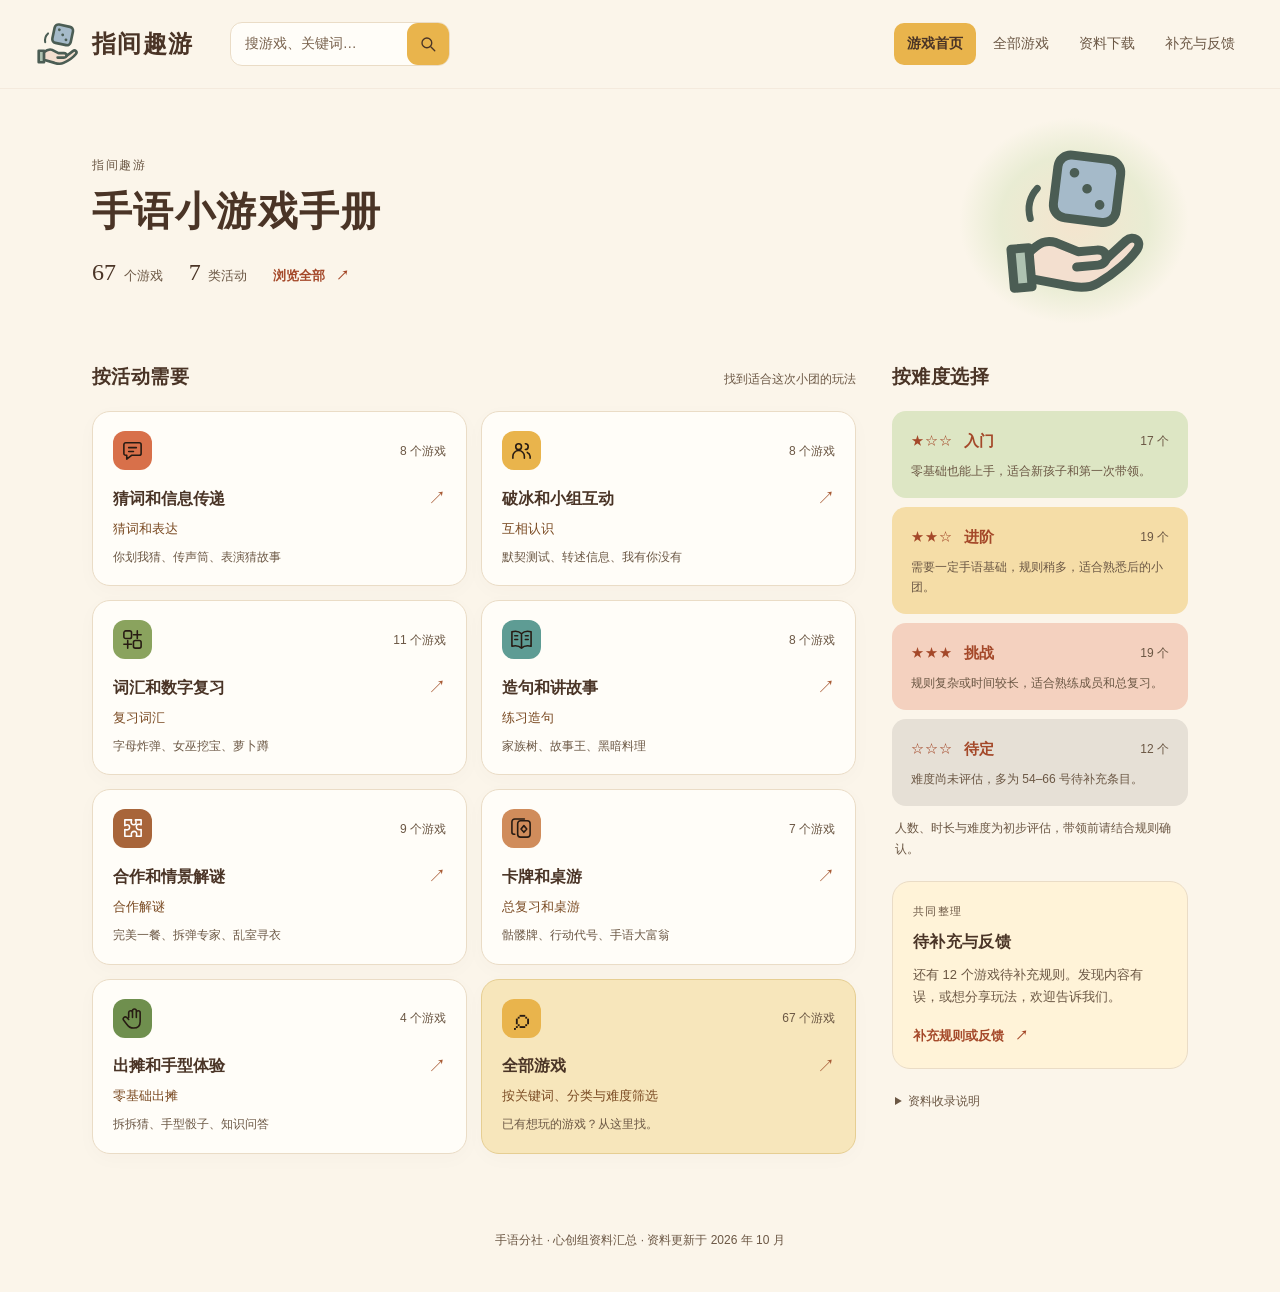
==== commit 279450ca: "style: restore warm colors and remove redundant page descriptions" ====
--- a/网站/index.html
+++ b/网站/index.html
@@ -5,7 +5,7 @@
   <meta name="viewport" content="width=device-width, initial-scale=1.0">
   <title>指间趣游 · 手语小游戏手册</title>
   <meta name="description" content="指间趣游，手语分社小游戏玩法手册。按活动、难度寻找游戏，查看人数、时长、玩法讲解和原始资料。">
-  <meta name="theme-color" content="#f6f4ee">
+  <meta name="theme-color" content="#fbf5ea">
   <link rel="icon" type="image/svg+xml" href="assets/brand-v1/icon-small.svg">
   <link rel="alternate icon" href="assets/brand-v1/favicon.ico">
   <link rel="apple-touch-icon" href="assets/brand-v1/apple-touch-icon.png">
--- a/网站/css/style.css
+++ b/网站/css/style.css
@@ -1,15 +1,18 @@
 :root {
   color-scheme: light;
-  --bg: #f6f4ee;
+  --bg: #fbf5ea;
   --card: #fffdf8;
-  --ink: #34463d;
-  --muted: #606e63;
-  --line: #dedfd3;
-  --accent: #4b5d54;
-  --soft: #eceee4;
-  --sage: #e6ecdf;
+  --ink: #4a3426;
+  --muted: #6b5744;
+  --line: #eadcc6;
+  --accent: #a44829;
+  --terra: #d8704a;
+  --mustard: #e9b44c;
+  --olive: #8aa35e;
+  --soft: #f3e0c7;
+  --sage: #dde6c4;
   --radius: 18px;
-  --shadow: 0 5px 20px #38493b06;
+  --shadow: 0 5px 20px #4a342606;
   --heading: "Iowan Old Style", "Songti SC", "STSong", "Noto Serif SC", serif;
 }
 * { box-sizing: border-box; }
@@ -24,42 +27,41 @@
   -webkit-font-smoothing: antialiased;
 }
 a { color: var(--accent); text-decoration: none; }
-a:hover { color: #223d30; }
+a:hover { color: #7a341e; }
 button, input, select, textarea { font: inherit; }
 button, a, input, select, textarea { -webkit-tap-highlight-color: transparent; }
 button, input, select, textarea { color: var(--ink); }
 button { cursor: pointer; }
-:focus-visible { outline: 3px solid #627d70; outline-offset: 4px; }
-::selection { background: #dbe6d5; color: #223d30; }
+:focus-visible { outline: 3px solid #a44829; outline-offset: 4px; }
+::selection { background: #f2cf83; color: #7a341e; }
 img, svg { display: block; max-width: 100%; }
 .container { max-width: 1160px; margin: 0 auto; padding: 36px 32px 64px; }
 #app:focus { outline: none; }
 .skip-link { position: fixed; z-index: 40; top: -100px; left: 20px; padding: 12px 18px; background: var(--ink); color: white; border-radius: 12px; }
 .skip-link:focus { top: 12px; color: white; }
-.site-header { position: sticky; top: 0; z-index: 20; background: #f6f4eef2; backdrop-filter: blur(14px); box-shadow: 0 1px 0 #42524512; }
+.site-header { position: sticky; top: 0; z-index: 20; background: #fbf5eaf2; backdrop-filter: blur(14px); box-shadow: 0 1px 0 #9a693b12; }
 .header-inner { max-width: 1280px; min-height: 88px; padding: 12px 32px; margin: auto; display: flex; align-items: center; gap: 28px; }
 .brand { display: flex; align-items: center; gap: 8px; color: var(--ink); flex-shrink: 0; }
 .brand-icon { width: 52px; height: 52px; }
 .brand-text { font: 700 24px/1.2 var(--heading); letter-spacing: .06em; white-space: nowrap; }
 .header-search { display: flex; align-items: center; margin: 0 auto 0 8px; width: 220px; background: #fffdf8; border: 1px solid var(--line); border-radius: 12px; }
 .header-search input { width: 100%; min-width: 0; padding: 9px 0 9px 14px; border: 0; border-radius: 12px; background: transparent; font-size: 14px; outline-offset: 0; }
-.header-search button { display: grid; place-items: center; width: 42px; height: 42px; flex: 0 0 42px; border: 0; border-radius: 11px; background: transparent; }
-.header-search button:hover { background: var(--soft); }
+.header-search button { display: grid; place-items: center; width: 42px; height: 42px; flex: 0 0 42px; border: 0; border-radius: 11px; background: var(--mustard); }
+.header-search button:hover { background: #dfaa43; }
 .header-search svg { width: 18px; height: 18px; fill: none; stroke: currentColor; stroke-width: 1.8; stroke-linecap: round; }
 .top-nav { display: flex; gap: 4px; flex-shrink: 0; }
 .top-nav a { padding: 9px 13px; border-radius: 10px; font-size: 14px; white-space: nowrap; color: var(--muted); transition: color .18s, background .18s; }
-.top-nav a:hover, .top-nav a[aria-current="page"] { background: #e7ebdf; color: var(--ink); }
+.top-nav a:hover, .top-nav a[aria-current="page"] { background: #e9b44c; color: var(--ink); }
 .top-nav a[aria-current="page"] { font-weight: 600; }
 .hero { display: grid; grid-template-columns: 1fr 200px; align-items: center; gap: 32px; padding: 9px 14px 34px 0; margin-bottom: 18px; }
 .eyebrow { margin: 0 0 10px; font-size: 12px; letter-spacing: .14em; color: var(--muted); }
 .home-title { margin: 0 0 14px; font: 700 clamp(28px, 3.2vw, 40px)/1.3 var(--heading); letter-spacing: .035em; }
-.hero-intro { max-width: 560px; margin: 0; color: var(--muted); font-size: 15px; }
 .hero-meta { display: flex; flex-wrap: wrap; gap: 10px 26px; align-items: baseline; margin: 20px 0 0; font-size: 13px; color: var(--muted); }
 .hero-meta strong { font: 500 24px/1.2 Georgia, serif; margin-right: 4px; color: var(--ink); }
 .hero-meta a { font-weight: 600; }
 .hero-meta a span { margin-left: 7px; }
 .hero-art { display: grid; place-items: center; position: relative; }
-.hero-art::before { content: ""; position: absolute; inset: -16px; background: radial-gradient(ellipse, #cfdacb50, #e9dfc830 45%, transparent 70%); z-index: -1; }
+.hero-art::before { content: ""; position: absolute; inset: -16px; background: radial-gradient(ellipse, #f3e0c7cc, #dde6c499 45%, transparent 70%); z-index: -1; }
 .hero-art img { width: 176px; height: 176px; transform: rotate(-5deg); }
 .home-layout { display: grid; grid-template-columns: minmax(0, 1fr) 296px; gap: 36px; align-items: start; }
 .section-heading { display: flex; justify-content: space-between; align-items: baseline; gap: 12px; margin: 0 0 18px; }
@@ -67,42 +69,42 @@
 .section-heading > span { font-size: 12px; color: var(--muted); }
 .scene-grid { display: grid; grid-template-columns: repeat(2, minmax(0, 1fr)); gap: 14px; }
 .card { display: block; color: var(--ink); border: 1px solid var(--line); border-radius: var(--radius); background: var(--card); box-shadow: var(--shadow); transition: border-color .18s, background .18s, box-shadow .18s; }
-.card:hover { color: var(--ink); border-color: #a8b5a6; box-shadow: 0 6px 20px #38493b0d; }
+.card:hover { color: var(--ink); border-color: #d5a66b; box-shadow: 0 6px 20px #4a34260d; }
 .scene { padding: 19px 20px 18px; position: relative; }
 .scene-top { display: flex; align-items: center; justify-content: space-between; margin-bottom: 13px; }
-.category-icon { display: grid; place-items: center; width: 39px; height: 39px; border-radius: 12px; background: var(--tone, #e8e8dd); color: #4b5d54; }
+.category-icon { display: grid; place-items: center; width: 39px; height: 39px; border-radius: 12px; background: var(--tone, #f3e0c7); color: var(--tone-ink, #271b13); }
 .category-icon svg { width: 23px; height: 23px; fill: none; stroke: currentColor; stroke-width: 1.65; stroke-linecap: round; stroke-linejoin: round; }
 .scene-count { color: var(--muted); font-size: 12px; }
 .scene h3 { display: flex; align-items: center; justify-content: space-between; gap: 10px; font-size: 16px; margin: 0 0 4px; font-weight: 600; }
-.card-arrow { font-size: 18px; color: #718074; font-weight: 400; transition: transform .18s; }
+.card-arrow { font-size: 18px; color: #a85b35; font-weight: 400; transition: transform .18s; }
 .card:hover .card-arrow { transform: translate(2px, -2px); }
 .scene p { margin: 0; font-size: 13px; }
-.scene .scene-purpose { color: #526358; }
+.scene .scene-purpose { color: #7a4a22; }
 .scene .example { color: var(--muted); font-size: 12px; margin-top: 7px; }
-.tone-1 { --tone: #efddd5; }
-.tone-2 { --tone: #ede4cb; }
-.tone-3 { --tone: #e0e8d7; }
-.tone-4 { --tone: #dce7e4; }
-.tone-5 { --tone: #e3ddea; }
-.tone-6 { --tone: #dce5ec; }
-.tone-7 { --tone: #e9dedf; }
-.tone-8 { --tone: #e5e3d9; }
-.all-games { background: #edeFE4; border-color: #d9dfcf; }
-.all-games .category-icon { background: #dce4d3; font: 30px/1 Georgia, serif; }
+.tone-1 { --tone: #d8704a; }
+.tone-2 { --tone: #e9b44c; }
+.tone-3 { --tone: #8aa35e; }
+.tone-4 { --tone: #5e9c94; }
+.tone-5 { --tone: #a8653a; --tone-ink: #ffffff; }
+.tone-6 { --tone: #d08c5b; }
+.tone-7 { --tone: #6f8f4e; }
+.tone-8 { --tone: #9c8c74; }
+.all-games { background: #f7e6bb; border-color: #e6ce92; }
+.all-games .category-icon { background: #e9b44c; font: 30px/1 Georgia, serif; }
 .home-aside { display: grid; gap: 22px; }
 .level-list { display: grid; gap: 9px; }
-.level-card { display: block; padding: 16px 18px; border-radius: 14px; background: #ecefe5; border: 1px solid transparent; transition: border-color .18s; }
-.level-card:hover { border-color: #a8b5a6; }
-.level-2 { background: #f0e9d9; }
-.level-3 { background: #e9e3eb; }
-.level-0 { background: #edece6; }
+.level-card { display: block; padding: 16px 18px; border-radius: 14px; background: #dde6c4; border: 1px solid transparent; transition: border-color .18s; }
+.level-card:hover { border-color: #d5a66b; }
+.level-2 { background: #f5dda7; }
+.level-3 { background: #f4d1bf; }
+.level-0 { background: #e6e0d6; }
 .level-head { display: flex; align-items: center; gap: 11px; }
 .level-head h3 { margin: 0; font-size: 15px; font-weight: 600; }
-.level-stars { font-size: 13px; color: #536657; letter-spacing: 1px; }
+.level-stars { font-size: 13px; color: #a44829; letter-spacing: 1px; }
 .level-count { margin-left: auto; font-size: 12px; color: var(--muted); }
-.level-card p { font-size: 12px; line-height: 1.7; margin: 7px 0 0; color: #59675c; }
+.level-card p { font-size: 12px; line-height: 1.7; margin: 7px 0 0; color: #6b5744; }
 .level-note { margin: 12px 3px 0; font-size: 12px; color: var(--muted); }
-.contribute-panel { border: 1px solid var(--line); border-radius: var(--radius); padding: 20px; background: #fffdf880; }
+.contribute-panel { border: 1px solid var(--line); border-radius: var(--radius); padding: 20px; background: #fff3d8; }
 .mini-label { display: block; color: var(--muted); font-size: 11px; letter-spacing: .12em; margin-bottom: 7px; }
 .contribute-panel h2 { font-size: 16px; }
 .contribute-panel p { font-size: 13px; margin: 9px 0 14px; color: var(--muted); }
@@ -119,22 +121,22 @@
 .page-head p { color: var(--muted); margin: 0; max-width: 780px; font-size: 14px; }
 .game-list { display: grid; gap: 12px; }
 .game-item { display: flex; gap: 18px; align-items: flex-start; padding: 20px 22px; background: var(--card); border: 1px solid var(--line); border-radius: 16px; transition: background .18s, border-color .18s; }
-.game-item:hover { border-color: #a8b5a6; background: #fffffb; }
-.game-no { flex: 0 0 44px; width: 44px; height: 44px; display: grid; place-items: center; background: var(--tone, #e7e7dc); color: #4b5d54; border-radius: 13px; font: 22px/1 Georgia, serif; }
+.game-item:hover { border-color: #d5a66b; background: #fffaf0; }
+.game-no { flex: 0 0 44px; width: 44px; height: 44px; display: grid; place-items: center; background: var(--tone, #f3e0c7); color: var(--tone-ink, #271b13); border-radius: 13px; font: 22px/1 Georgia, serif; }
 .game-body { min-width: 0; }
 .game-item h3 { margin: 0 0 4px; font-size: 17px; font-weight: 600; color: var(--ink); }
 .game-item p { margin: 0; color: var(--muted); font-size: 14px; }
 .status { display: inline-block; padding: 2px 8px; font-size: 11px; font-weight: 500; vertical-align: middle; border-radius: 6px; margin: 0 0 0 10px; white-space: nowrap; }
-.status.complete { background: #e6eddf; color: #4e664b; }
-.status.replay { background: #f0e7d9; color: #796247; }
-.status.todo { background: #e8e5df; color: #66675d; }
+.status.complete { background: #dde6c4; color: #3f5a23; }
+.status.replay { background: #f3e0c7; color: #7a4a22; }
+.status.todo { background: #e6e0d6; color: #6b5d4d; }
 .chips { display: flex; flex-wrap: wrap; gap: 6px 14px; margin-top: 10px; }
-.chip { font-size: 12px; color: #5f7064; }
-.chip-level { color: #435d48; }
-.chip-todo { color: #707364; }
+.chip { font-size: 12px; color: #6b5744; }
+.chip-level { color: #536b31; }
+.chip-todo { color: #6b5d4d; }
 .detail { max-width: 850px; margin: 0 auto; background: var(--card); border: 1px solid var(--line); border-radius: 22px; padding: 34px 44px 30px; box-shadow: var(--shadow); }
 .detail > .status { margin-left: 0; margin-bottom: 12px; }
-.detail .summary { color: #59665c; margin: 0 0 24px; font-size: 15px; }
+.detail .summary { color: #6b5744; margin: 0 0 24px; font-size: 15px; }
 .info-grid { display: grid; grid-template-columns: repeat(3, minmax(0, 1fr)); gap: 10px; margin: 0 0 12px; }
 .info-cell { background: var(--soft); border-radius: 12px; padding: 12px 15px; min-width: 0; }
 .info-cell span { display: block; font-size: 12px; color: var(--muted); }
@@ -142,23 +144,23 @@
 .note { font-size: 12px; color: var(--muted); margin: 8px 0; }
 .detail .major-title { margin: 32px 0 18px; font: 700 24px/1.5 var(--heading); }
 .sec-title { margin: 30px 0 14px; font-size: 19px; font-weight: 600; }
-.sub-title { margin: 22px 0 8px; font-size: 16px; font-weight: 600; color: #435d48; }
+.sub-title { margin: 22px 0 8px; font-size: 16px; font-weight: 600; color: #536b31; }
 .detail p { margin-top: 8px; }
 .guide-list { margin: 5px 0 0; padding-left: 24px; }
 .guide-list li { padding-left: 3px; margin-bottom: 7px; }
-.guide-list li::marker { color: #62795c; font-weight: 600; }
+.guide-list li::marker { color: #a44829; font-weight: 600; }
 .detail ol.guide-list { line-height: 1.9; }
 .search-panel, .feedback, .feedback-result { background: var(--card); border: 1px solid var(--line); border-radius: var(--radius); padding: 22px; }
 .search-panel { display: grid; gap: 18px; margin-bottom: 18px; }
-input[type="search"], input[type="text"], select, textarea { background: #fffefa; border: 1px solid #cfd5c8; border-radius: 10px; padding: 10px 12px; min-height: 44px; width: 100%; font-size: 16px; }
+input[type="search"], input[type="text"], select, textarea { background: #fffcf5; border: 1px solid #d6c2a3; border-radius: 10px; padding: 10px 12px; min-height: 44px; width: 100%; font-size: 16px; }
 .header-search input { border: 0; background: transparent; padding: 9px 0 9px 14px; font-size: 14px; min-height: 42px; }
-input::placeholder, textarea::placeholder { color: #667265; opacity: 1; }
+input::placeholder, textarea::placeholder { color: #78614c; opacity: 1; }
 .filters { display: grid; grid-template-columns: repeat(3, minmax(0, 1fr)) auto; align-items: end; gap: 14px; }
 .filters label, .feedback label { display: grid; gap: 7px; font-size: 13px; font-weight: 500; }
-select { appearance: none; padding-right: 36px; background-image: url("data:image/svg+xml,%3Csvg xmlns='http://www.w3.org/2000/svg' width='12' height='8'%3E%3Cpath d='m1 1 5 5 5-5' fill='none' stroke='%234b5d54' stroke-width='1.6' stroke-linecap='round'/%3E%3C/svg%3E"); background-repeat: no-repeat; background-position: right 13px center; }
-.btn { display: inline-flex; align-items: center; justify-content: center; min-height: 44px; padding: 9px 17px; background: var(--accent); border: 1px solid var(--accent); color: white; border-radius: 11px; font-size: 14px; font-weight: 500; }
-.btn:hover { background: #3d5045; color: white; }
-.btn.ghost { color: var(--accent); border-color: #cad1c2; background: transparent; }
+select { appearance: none; padding-right: 36px; background-image: url("data:image/svg+xml,%3Csvg xmlns='http://www.w3.org/2000/svg' width='12' height='8'%3E%3Cpath d='m1 1 5 5 5-5' fill='none' stroke='%234a3426' stroke-width='1.6' stroke-linecap='round'/%3E%3C/svg%3E"); background-repeat: no-repeat; background-position: right 13px center; }
+.btn { display: inline-flex; align-items: center; justify-content: center; min-height: 44px; padding: 9px 17px; background: var(--olive); border: 1px solid var(--olive); color: #271b13; border-radius: 11px; font-size: 14px; font-weight: 500; }
+.btn:hover { background: #799550; color: #271b13; }
+.btn.ghost { color: var(--accent); border-color: #d6c2a3; background: transparent; }
 .btn.ghost:hover { background: var(--soft); }
 .feedback { display: grid; gap: 20px; max-width: 800px; }
 .feedback textarea, .feedback-result textarea { resize: vertical; min-height: 150px; }
@@ -180,7 +182,7 @@
 .pager a:hover { text-decoration: underline; }
 .related-list { padding-left: 22px; }
 .related-list li { margin-bottom: 6px; }
-.to-top { position: fixed; right: 22px; bottom: 22px; width: 44px; height: 44px; border-radius: 14px; border: 1px solid var(--line); background: var(--card); color: var(--ink); font-size: 22px; box-shadow: 0 4px 16px #38493b12; opacity: 0; visibility: hidden; transition: opacity .2s, visibility .2s; z-index: 15; }
+.to-top { position: fixed; right: 22px; bottom: 22px; width: 44px; height: 44px; border-radius: 14px; border: 1px solid var(--terra); background: var(--terra); color: white; font-size: 22px; box-shadow: 0 4px 16px #4a342612; opacity: 0; visibility: hidden; transition: opacity .2s, visibility .2s; z-index: 15; }
 .to-top.show { opacity: 1; visibility: visible; }
 .site-footer { max-width: 1096px; margin: 0 auto; padding: 0 24px 30px; text-align: center; color: var(--muted); font-size: 12px; }
 @media (min-width: 1400px) { .container { padding-top: 44px; } }
@@ -228,7 +230,6 @@
   .hero-art { display: none; }
   .eyebrow { margin-bottom: 8px; font-size: 11px; }
   .home-title { font-size: 29px; margin-bottom: 11px; }
-  .hero-intro { font-size: 14px; max-width: 330px; }
   .hero-meta { margin-top: 18px; gap: 8px 20px; font-size: 12px; }
   .hero-meta strong { font-size: 22px; }
   .section-heading { margin-bottom: 14px; }
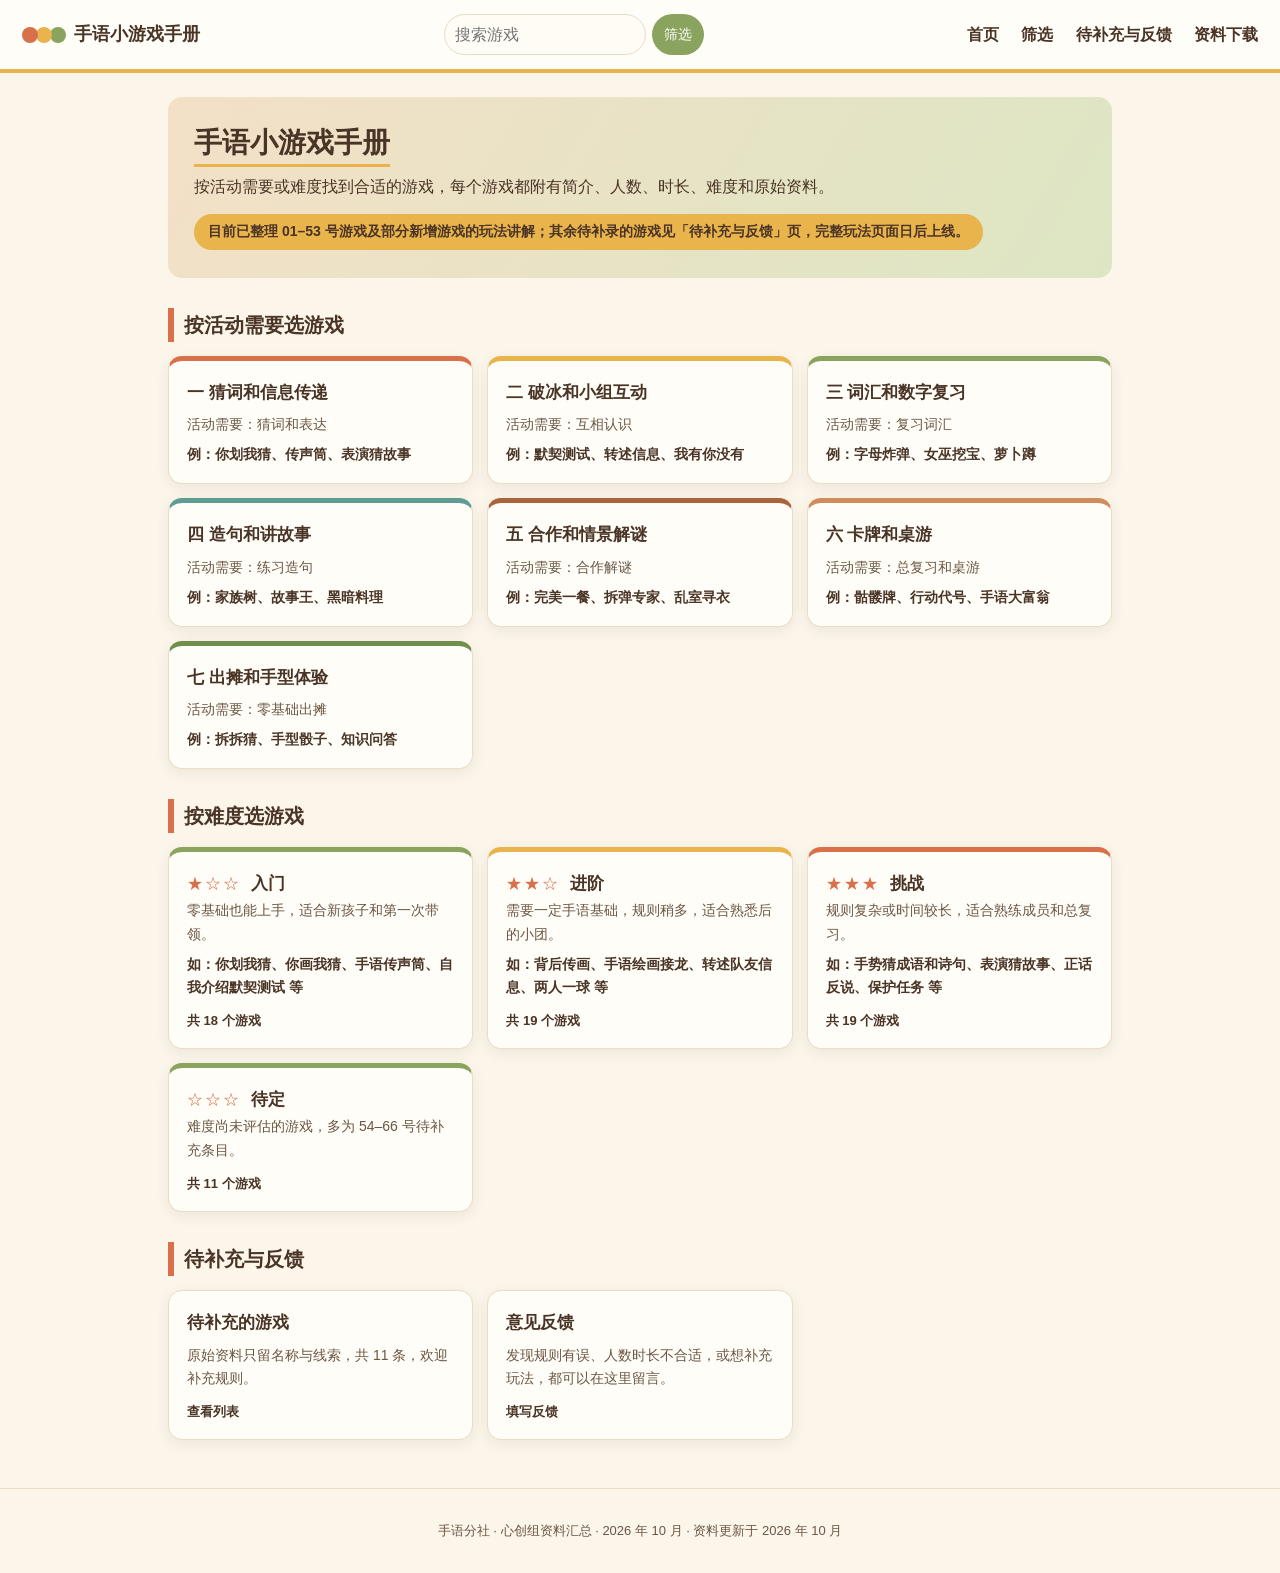
==== commit f533576d: "Question banks, sign-name number game, bell bomb wording fixes" ====
--- a/网站/index.html
+++ b/网站/index.html
@@ -3,36 +3,30 @@
 <head>
   <meta charset="UTF-8">
   <meta name="viewport" content="width=device-width, initial-scale=1.0">
-  <title>指间趣游 · 手语小游戏手册</title>
-  <meta name="description" content="指间趣游，手语分社小游戏玩法手册。按活动、难度寻找游戏，查看人数、时长、玩法讲解和原始资料。">
-  <meta name="theme-color" content="#fbf5ea">
-  <link rel="icon" type="image/svg+xml" href="assets/brand-v1/icon-small.svg">
-  <link rel="alternate icon" href="assets/brand-v1/favicon.ico">
-  <link rel="apple-touch-icon" href="assets/brand-v1/apple-touch-icon.png">
+  <title>手语小游戏手册</title>
+  <meta name="description" content="手语分社小游戏玩法手册：66 个破冰、猜词、复习、合作解谜游戏，含人数、时长、难度和原始资料。">
+  <link rel="icon" href="data:image/svg+xml,%3Csvg xmlns='http://www.w3.org/2000/svg' viewBox='0 0 32 32'%3E%3Ccircle cx='16' cy='16' r='14' fill='%23D8704A'/%3E%3Ccircle cx='16' cy='16' r='6' fill='%23E9B44C'/%3E%3C/svg%3E">
   <link rel="stylesheet" href="css/style.css">
 </head>
 <body>
-  <a class="skip-link" href="#app">跳到主要内容</a>
   <header class="site-header">
-    <div class="header-inner">
-    <a class="brand" href="#/" aria-label="指间趣游首页">
-      <img id="brand-icon" class="brand-icon" src="assets/brand-v1/icon.svg" alt="" width="52" height="52">
-      <span class="brand-text" id="site-title">指间趣游</span>
+    <a class="brand" href="#/">
+      <span class="brand-dot"></span>
+      <span class="brand-text" id="site-title">手语小游戏手册</span>
     </a>
     <form class="header-search" id="header-search" role="search">
-      <input name="q" type="search" aria-label="搜索游戏" placeholder="搜游戏、关键词…">
-      <button type="submit" aria-label="搜索"><svg viewBox="0 0 24 24" aria-hidden="true"><circle cx="10.5" cy="10.5" r="6.5"></circle><path d="m16 16 5 5"></path></svg></button>
+      <input name="q" type="search" aria-label="搜索游戏" placeholder="搜索游戏">
+      <button type="submit">筛选</button>
     </form>
     <nav class="top-nav" aria-label="主导航">
-      <a href="#/">游戏首页</a>
-      <a href="#/search">全部游戏</a>
+      <a href="#/">首页</a>
+      <a href="#/search">筛选</a>
+      <a href="#/todo">待补充与反馈</a>
       <a href="#/files">资料下载</a>
-      <a href="#/todo">补充与反馈</a>
     </nav>
-    </div>
   </header>
 
-  <main id="app" class="container" tabindex="-1"></main>
+  <main id="app" class="container"></main>
 
   <footer class="site-footer">
     <p id="site-subtitle"></p>
@@ -43,6 +37,7 @@
   <script src="js/data.js"></script>
   <script src="js/meta.js"></script>
   <script src="js/guides.js"></script>
+  <script src="js/banks.js"></script>
   <script src="js/app.js"></script>
 </body>
 </html>
--- a/网站/css/style.css
+++ b/网站/css/style.css
@@ -1,306 +1,771 @@
+/* 配色：奶油底色 + 陶土、芥末黄、橄榄绿、鼠尾草绿点缀 */
 :root {
-  color-scheme: light;
-  --bg: #fbf5ea;
-  --card: #fffdf8;
-  --ink: #4a3426;
-  --muted: #6b5744;
-  --line: #eadcc6;
-  --accent: #a44829;
-  --terra: #d8704a;
-  --mustard: #e9b44c;
-  --olive: #8aa35e;
-  --soft: #f3e0c7;
-  --sage: #dde6c4;
-  --radius: 18px;
-  --shadow: 0 5px 20px #4a342606;
-  --heading: "Iowan Old Style", "Songti SC", "STSong", "Noto Serif SC", serif;
-}
+  --bg: #FBF5EA;
+  --card: #FFFDF8;
+  --ink: #4A3426;
+  --muted: #6B5744;
+  --line: #EADCC6;
+  --terra: #D8704A;
+  --mustard: #E9B44C;
+  --olive: #8AA35E;
+  --sage: #DDE6C4;
+  --clay: #F3E0C7;
+  --radius: 14px;
+  --shadow: 0 4px 14px rgba(74, 52, 38, 0.08);
+}
+
 * { box-sizing: border-box; }
-html { scroll-padding-top: 100px; }
+
 body {
   margin: 0;
-  color: var(--ink);
+  font-family: "Microsoft YaHei", "PingFang SC", "Noto Sans SC", sans-serif;
   background: var(--bg);
-  font-family: -apple-system, BlinkMacSystemFont, "PingFang SC", "Microsoft YaHei", sans-serif;
+  color: var(--ink);
+  line-height: 1.7;
+}
+
+a { color: var(--terra); text-decoration: none; }
+a:hover { text-decoration: underline; }
+
+.container {
+  max-width: 980px;
+  margin: 0 auto;
+  padding: 24px 18px 48px;
+}
+
+/* 顶部 */
+.site-header {
+  display: flex;
+  align-items: center;
+  justify-content: space-between;
+  padding: 14px 22px;
+  background: var(--card);
+  border-bottom: 4px solid var(--mustard);
+  position: sticky;
+  top: 0;
+  z-index: 10;
+}
+
+.brand {
+  display: flex;
+  align-items: center;
+  gap: 10px;
+  font-weight: 700;
+  font-size: 18px;
+  color: var(--ink);
+}
+.brand:hover { text-decoration: none; }
+
+.brand-dot {
+  width: 16px;
+  height: 16px;
+  border-radius: 50%;
+  background: var(--terra);
+  box-shadow: 14px 0 0 var(--mustard), 28px 0 0 var(--olive);
+  margin-right: 26px;
+}
+
+.top-nav a {
+  margin-left: 18px;
+  color: var(--ink);
+  font-weight: 600;
+}
+
+/* 通用区块 */
+.hero {
+  background: linear-gradient(120deg, var(--clay), var(--sage));
+  border-radius: var(--radius);
+  padding: 28px 26px;
+  margin-bottom: 26px;
+}
+/* 统一标题：首页、分类页、详情页、资料页共用字号与颜色；仅首页带下划线 */
+.page-title {
+  margin: 4px 0 8px;
+  font-size: 28px;
+  line-height: 1.3;
+  color: var(--ink);
+}
+
+.home-title {
+  margin: 0 0 6px;
+  font-size: 28px;
+  line-height: 1.3;
+  color: var(--ink);
+  display: inline-block;
+  border-bottom: 3px solid var(--mustard);
+  padding-bottom: 2px;
+}
+
+.hero h1 {
+  margin: 0 0 6px;
+  font-size: 28px;
+  color: var(--ink);
+}
+
+.card .example {
+  margin-top: 6px;
+  color: var(--ink);
+  font-weight: 600;
+}
+.hero p { margin: 0; color: var(--ink); }
+
+.notice {
+  display: inline-block;
+  margin-top: 14px;
+  padding: 6px 14px;
+  background: var(--mustard);
+  color: var(--ink);
+  border-radius: 999px;
+  font-size: 14px;
+  font-weight: 600;
+}
+
+h2.section-title {
+  font-size: 20px;
+  margin: 30px 0 14px;
+  color: var(--ink);
+  border-left: 6px solid var(--terra);
+  padding-left: 10px;
+}
+
+.grid {
+  display: grid;
+  gap: 14px;
+  grid-template-columns: repeat(auto-fill, minmax(230px, 1fr));
+}
+
+.card {
+  display: block;
+  background: var(--card);
+  border: 1px solid var(--line);
+  border-radius: var(--radius);
+  padding: 18px 18px 16px;
+  box-shadow: var(--shadow);
+  color: var(--ink);
+  transition: transform 0.15s ease;
+}
+.card:hover {
+  transform: translateY(-2px);
+  text-decoration: none;
+}
+
+.card .tag {
+  display: inline-block;
+  font-size: 12px;
+  color: #fff;
+  padding: 2px 10px;
+  border-radius: 999px;
+  margin-bottom: 8px;
+}
+
+.card h3 {
+  margin: 0 0 6px;
+  font-size: 17px;
+}
+
+.card p {
+  margin: 0;
+  font-size: 14px;
+  color: var(--muted);
+}
+
+.card .count {
+  margin-top: 10px;
+  font-size: 13px;
+  color: var(--ink);
+  font-weight: 600;
+}
+
+.scene {
+  border-top: 5px solid var(--terra);
+}
+
+.cat-bar {
+  height: 8px;
+  border-radius: 999px;
+  margin-bottom: 14px;
+}
+
+/* 分类页 */
+.page-head {
+  background: var(--card);
+  border: 1px solid var(--line);
+  border-radius: var(--radius);
+  padding: 22px 24px;
+  box-shadow: var(--shadow);
+  margin-bottom: 18px;
+}
+.page-head .page-title {
+  margin: 4px 0 8px;
+}
+.page-head p { margin: 0; color: var(--muted); }
+
+.crumb {
+  font-size: 14px;
+  color: var(--muted);
+}
+.crumb a { color: var(--muted); }
+
+.status {
+  display: inline-block;
+  font-size: 12px;
+  padding: 2px 10px;
+  border-radius: 999px;
+  font-weight: 600;
+  margin-left: 6px;
+  vertical-align: middle;
+}
+.status.complete { background: var(--sage); color: #3F5A23; }
+.status.replay { background: var(--clay); color: #7A4A22; }
+.status.todo { background: #E6E0D6; color: #6B5D4D; }
+
+.game-list {
+  display: grid;
+  gap: 12px;
+}
+
+.game-item {
+  display: flex;
+  gap: 14px;
+  align-items: flex-start;
+  background: var(--card);
+  border: 1px solid var(--line);
+  border-radius: var(--radius);
+  padding: 14px 16px;
+  box-shadow: var(--shadow);
+  color: var(--ink);
+}
+.game-item:hover { text-decoration: none; border-color: var(--mustard); }
+
+.game-no {
+  min-width: 42px;
+  height: 42px;
+  border-radius: 12px;
+  display: flex;
+  align-items: center;
+  justify-content: center;
+  color: #fff;
+  font-weight: 700;
+}
+
+.game-item h3 {
+  margin: 0 0 2px;
+  font-size: 16px;
+}
+.game-item p {
+  margin: 0;
+  color: var(--muted);
+  font-size: 14px;
+}
+
+/* 详情页 */
+.detail {
+  background: var(--card);
+  border: 1px solid var(--line);
+  border-radius: var(--radius);
+  padding: 24px 26px;
+  box-shadow: var(--shadow);
+}
+.detail .page-title {
+  margin: 6px 0 12px;
+}
+
+.guide-list {
+  margin: 4px 0 0;
+  padding-left: 22px;
+}
+.guide-list li { margin-bottom: 4px; }
+/* 标题层级：大节（玩法讲解 / 完整页面 / 原始资料 / 相关游戏）> 子标题（适用场景 / 准备 …） */
+.detail h2.major-title {
+  display: inline-block;
+  margin: 26px 0 12px;
+  padding: 8px 18px;
+  font-size: 22px;
+  font-weight: 800;
+  color: #fff;
+  background: var(--terra);
+  border-radius: 10px;
+  letter-spacing: 2px;
+}
+
+.detail h2.sec-title {
+  margin: 26px 0 10px;
+  padding-left: 12px;
+  font-size: 18px;
+  font-weight: 700;
+  color: var(--ink);
+  border-left: 5px solid var(--olive);
+}
+
+.detail h3.sub-title {
+  margin: 16px 0 6px;
   font-size: 15px;
-  line-height: 1.7;
-  -webkit-font-smoothing: antialiased;
-}
-a { color: var(--accent); text-decoration: none; }
-a:hover { color: #7a341e; }
-button, input, select, textarea { font: inherit; }
-button, a, input, select, textarea { -webkit-tap-highlight-color: transparent; }
-button, input, select, textarea { color: var(--ink); }
-button { cursor: pointer; }
-:focus-visible { outline: 3px solid #a44829; outline-offset: 4px; }
-::selection { background: #f2cf83; color: #7a341e; }
-img, svg { display: block; max-width: 100%; }
-.container { max-width: 1160px; margin: 0 auto; padding: 36px 32px 64px; }
-#app:focus { outline: none; }
-.skip-link { position: fixed; z-index: 40; top: -100px; left: 20px; padding: 12px 18px; background: var(--ink); color: white; border-radius: 12px; }
-.skip-link:focus { top: 12px; color: white; }
-.site-header { position: sticky; top: 0; z-index: 20; background: #fbf5eaf2; backdrop-filter: blur(14px); box-shadow: 0 1px 0 #9a693b12; }
-.header-inner { max-width: 1280px; min-height: 88px; padding: 12px 32px; margin: auto; display: flex; align-items: center; gap: 28px; }
-.brand { display: flex; align-items: center; gap: 8px; color: var(--ink); flex-shrink: 0; }
-.brand-icon { width: 52px; height: 52px; }
-.brand-text { font: 700 24px/1.2 var(--heading); letter-spacing: .06em; white-space: nowrap; }
-.header-search { display: flex; align-items: center; margin: 0 auto 0 8px; width: 220px; background: #fffdf8; border: 1px solid var(--line); border-radius: 12px; }
-.header-search input { width: 100%; min-width: 0; padding: 9px 0 9px 14px; border: 0; border-radius: 12px; background: transparent; font-size: 14px; outline-offset: 0; }
-.header-search button { display: grid; place-items: center; width: 42px; height: 42px; flex: 0 0 42px; border: 0; border-radius: 11px; background: var(--mustard); }
-.header-search button:hover { background: #dfaa43; }
-.header-search svg { width: 18px; height: 18px; fill: none; stroke: currentColor; stroke-width: 1.8; stroke-linecap: round; }
-.top-nav { display: flex; gap: 4px; flex-shrink: 0; }
-.top-nav a { padding: 9px 13px; border-radius: 10px; font-size: 14px; white-space: nowrap; color: var(--muted); transition: color .18s, background .18s; }
-.top-nav a:hover, .top-nav a[aria-current="page"] { background: #e9b44c; color: var(--ink); }
-.top-nav a[aria-current="page"] { font-weight: 600; }
-.hero { display: grid; grid-template-columns: 1fr 200px; align-items: center; gap: 32px; padding: 9px 14px 34px 0; margin-bottom: 18px; }
-.eyebrow { margin: 0 0 10px; font-size: 12px; letter-spacing: .14em; color: var(--muted); }
-.home-title { margin: 0 0 14px; font: 700 clamp(28px, 3.2vw, 40px)/1.3 var(--heading); letter-spacing: .035em; }
-.hero-meta { display: flex; flex-wrap: wrap; gap: 10px 26px; align-items: baseline; margin: 20px 0 0; font-size: 13px; color: var(--muted); }
-.hero-meta strong { font: 500 24px/1.2 Georgia, serif; margin-right: 4px; color: var(--ink); }
-.hero-meta a { font-weight: 600; }
-.hero-meta a span { margin-left: 7px; }
-.hero-art { display: grid; place-items: center; position: relative; }
-.hero-art::before { content: ""; position: absolute; inset: -16px; background: radial-gradient(ellipse, #f3e0c7cc, #dde6c499 45%, transparent 70%); z-index: -1; }
-.hero-art img { width: 176px; height: 176px; transform: rotate(-5deg); }
-.home-layout { display: grid; grid-template-columns: minmax(0, 1fr) 296px; gap: 36px; align-items: start; }
-.section-heading { display: flex; justify-content: space-between; align-items: baseline; gap: 12px; margin: 0 0 18px; }
-.section-heading h2, .contribute-panel h2 { margin: 0; font-size: 19px; font-weight: 600; letter-spacing: .02em; }
-.section-heading > span { font-size: 12px; color: var(--muted); }
-.scene-grid { display: grid; grid-template-columns: repeat(2, minmax(0, 1fr)); gap: 14px; }
-.card { display: block; color: var(--ink); border: 1px solid var(--line); border-radius: var(--radius); background: var(--card); box-shadow: var(--shadow); transition: border-color .18s, background .18s, box-shadow .18s; }
-.card:hover { color: var(--ink); border-color: #d5a66b; box-shadow: 0 6px 20px #4a34260d; }
-.scene { padding: 19px 20px 18px; position: relative; }
-.scene-top { display: flex; align-items: center; justify-content: space-between; margin-bottom: 13px; }
-.category-icon { display: grid; place-items: center; width: 39px; height: 39px; border-radius: 12px; background: var(--tone, #f3e0c7); color: var(--tone-ink, #271b13); }
-.category-icon svg { width: 23px; height: 23px; fill: none; stroke: currentColor; stroke-width: 1.65; stroke-linecap: round; stroke-linejoin: round; }
-.scene-count { color: var(--muted); font-size: 12px; }
-.scene h3 { display: flex; align-items: center; justify-content: space-between; gap: 10px; font-size: 16px; margin: 0 0 4px; font-weight: 600; }
-.card-arrow { font-size: 18px; color: #a85b35; font-weight: 400; transition: transform .18s; }
-.card:hover .card-arrow { transform: translate(2px, -2px); }
-.scene p { margin: 0; font-size: 13px; }
-.scene .scene-purpose { color: #7a4a22; }
-.scene .example { color: var(--muted); font-size: 12px; margin-top: 7px; }
-.tone-1 { --tone: #d8704a; }
-.tone-2 { --tone: #e9b44c; }
-.tone-3 { --tone: #8aa35e; }
-.tone-4 { --tone: #5e9c94; }
-.tone-5 { --tone: #a8653a; --tone-ink: #ffffff; }
-.tone-6 { --tone: #d08c5b; }
-.tone-7 { --tone: #6f8f4e; }
-.tone-8 { --tone: #9c8c74; }
-.all-games { background: #f7e6bb; border-color: #e6ce92; }
-.all-games .category-icon { background: #e9b44c; font: 30px/1 Georgia, serif; }
-.home-aside { display: grid; gap: 22px; }
-.level-list { display: grid; gap: 9px; }
-.level-card { display: block; padding: 16px 18px; border-radius: 14px; background: #dde6c4; border: 1px solid transparent; transition: border-color .18s; }
-.level-card:hover { border-color: #d5a66b; }
-.level-2 { background: #f5dda7; }
-.level-3 { background: #f4d1bf; }
-.level-0 { background: #e6e0d6; }
-.level-head { display: flex; align-items: center; gap: 11px; }
-.level-head h3 { margin: 0; font-size: 15px; font-weight: 600; }
-.level-stars { font-size: 13px; color: #a44829; letter-spacing: 1px; }
-.level-count { margin-left: auto; font-size: 12px; color: var(--muted); }
-.level-card p { font-size: 12px; line-height: 1.7; margin: 7px 0 0; color: #6b5744; }
-.level-note { margin: 12px 3px 0; font-size: 12px; color: var(--muted); }
-.contribute-panel { border: 1px solid var(--line); border-radius: var(--radius); padding: 20px; background: #fff3d8; }
-.mini-label { display: block; color: var(--muted); font-size: 11px; letter-spacing: .12em; margin-bottom: 7px; }
-.contribute-panel h2 { font-size: 16px; }
-.contribute-panel p { font-size: 13px; margin: 9px 0 14px; color: var(--muted); }
-.contribute-panel a { font-size: 13px; font-weight: 600; }
-.contribute-panel a span { margin-left: 7px; }
-.edition-note { font-size: 12px; color: var(--muted); padding: 0 3px; }
-.edition-note summary { cursor: pointer; width: fit-content; }
-.edition-note p { margin: 8px 0 0; }
-.crumb { font-size: 13px; margin: 0 0 22px; color: var(--muted); overflow-wrap: anywhere; }
-.crumb a { color: var(--muted); }
-.crumb a:hover { color: var(--ink); text-decoration: underline; }
-.page-head { margin: 0 0 26px; }
-.page-title { margin: 0 0 12px; font: 700 clamp(24px, 3vw, 32px)/1.45 var(--heading); letter-spacing: .02em; }
-.page-head p { color: var(--muted); margin: 0; max-width: 780px; font-size: 14px; }
-.game-list { display: grid; gap: 12px; }
-.game-item { display: flex; gap: 18px; align-items: flex-start; padding: 20px 22px; background: var(--card); border: 1px solid var(--line); border-radius: 16px; transition: background .18s, border-color .18s; }
-.game-item:hover { border-color: #d5a66b; background: #fffaf0; }
-.game-no { flex: 0 0 44px; width: 44px; height: 44px; display: grid; place-items: center; background: var(--tone, #f3e0c7); color: var(--tone-ink, #271b13); border-radius: 13px; font: 22px/1 Georgia, serif; }
-.game-body { min-width: 0; }
-.game-item h3 { margin: 0 0 4px; font-size: 17px; font-weight: 600; color: var(--ink); }
-.game-item p { margin: 0; color: var(--muted); font-size: 14px; }
-.status { display: inline-block; padding: 2px 8px; font-size: 11px; font-weight: 500; vertical-align: middle; border-radius: 6px; margin: 0 0 0 10px; white-space: nowrap; }
-.status.complete { background: #dde6c4; color: #3f5a23; }
-.status.replay { background: #f3e0c7; color: #7a4a22; }
-.status.todo { background: #e6e0d6; color: #6b5d4d; }
-.chips { display: flex; flex-wrap: wrap; gap: 6px 14px; margin-top: 10px; }
-.chip { font-size: 12px; color: #6b5744; }
-.chip-level { color: #536b31; }
-.chip-todo { color: #6b5d4d; }
-.detail { max-width: 850px; margin: 0 auto; background: var(--card); border: 1px solid var(--line); border-radius: 22px; padding: 34px 44px 30px; box-shadow: var(--shadow); }
-.detail > .status { margin-left: 0; margin-bottom: 12px; }
-.detail .summary { color: #6b5744; margin: 0 0 24px; font-size: 15px; }
-.info-grid { display: grid; grid-template-columns: repeat(3, minmax(0, 1fr)); gap: 10px; margin: 0 0 12px; }
-.info-cell { background: var(--soft); border-radius: 12px; padding: 12px 15px; min-width: 0; }
-.info-cell span { display: block; font-size: 12px; color: var(--muted); }
-.info-cell strong { display: block; font-size: 15px; margin-top: 4px; font-weight: 600; overflow-wrap: anywhere; }
-.note { font-size: 12px; color: var(--muted); margin: 8px 0; }
-.detail .major-title { margin: 32px 0 18px; font: 700 24px/1.5 var(--heading); }
-.sec-title { margin: 30px 0 14px; font-size: 19px; font-weight: 600; }
-.sub-title { margin: 22px 0 8px; font-size: 16px; font-weight: 600; color: #536b31; }
-.detail p { margin-top: 8px; }
-.guide-list { margin: 5px 0 0; padding-left: 24px; }
-.guide-list li { padding-left: 3px; margin-bottom: 7px; }
-.guide-list li::marker { color: #a44829; font-weight: 600; }
-.detail ol.guide-list { line-height: 1.9; }
-.search-panel, .feedback, .feedback-result { background: var(--card); border: 1px solid var(--line); border-radius: var(--radius); padding: 22px; }
-.search-panel { display: grid; gap: 18px; margin-bottom: 18px; }
-input[type="search"], input[type="text"], select, textarea { background: #fffcf5; border: 1px solid #d6c2a3; border-radius: 10px; padding: 10px 12px; min-height: 44px; width: 100%; font-size: 16px; }
-.header-search input { border: 0; background: transparent; padding: 9px 0 9px 14px; font-size: 14px; min-height: 42px; }
-input::placeholder, textarea::placeholder { color: #78614c; opacity: 1; }
-.filters { display: grid; grid-template-columns: repeat(3, minmax(0, 1fr)) auto; align-items: end; gap: 14px; }
-.filters label, .feedback label { display: grid; gap: 7px; font-size: 13px; font-weight: 500; }
-select { appearance: none; padding-right: 36px; background-image: url("data:image/svg+xml,%3Csvg xmlns='http://www.w3.org/2000/svg' width='12' height='8'%3E%3Cpath d='m1 1 5 5 5-5' fill='none' stroke='%234a3426' stroke-width='1.6' stroke-linecap='round'/%3E%3C/svg%3E"); background-repeat: no-repeat; background-position: right 13px center; }
-.btn { display: inline-flex; align-items: center; justify-content: center; min-height: 44px; padding: 9px 17px; background: var(--olive); border: 1px solid var(--olive); color: #271b13; border-radius: 11px; font-size: 14px; font-weight: 500; }
-.btn:hover { background: #799550; color: #271b13; }
-.btn.ghost { color: var(--accent); border-color: #d6c2a3; background: transparent; }
-.btn.ghost:hover { background: var(--soft); }
-.feedback { display: grid; gap: 20px; max-width: 800px; }
-.feedback textarea, .feedback-result textarea { resize: vertical; min-height: 150px; }
-.form-actions { display: flex; flex-wrap: wrap; gap: 10px; align-items: center; }
-.feedback-result { max-width: 800px; margin-top: 20px; }
-.feedback-result h3 { margin-top: 0; }
-.placeholder { padding: 18px; background: var(--soft); border-radius: 12px; font-size: 14px; color: var(--muted); }
-.file-list { list-style: none; padding: 0; margin: 0; display: grid; gap: 8px; }
-.file-list li { display: flex; flex-wrap: wrap; align-items: center; gap: 4px 18px; padding: 12px 16px; background: #fffdf8; border: 1px solid var(--line); border-radius: 12px; font-size: 14px; }
-.file-list li > a:not(.dl) { flex: 1; min-width: 0; overflow-wrap: anywhere; }
-.file-list a:not(.dl):hover { text-decoration: underline; text-underline-offset: 3px; }
-.file-list .dl { order: 2; margin-left: auto; font-size: 12px; white-space: nowrap; padding: 5px 10px; border-radius: 7px; background: var(--soft); min-height: 34px; display: inline-flex; align-items: center; }
-.file-list .file-ids { order: 3; flex-basis: 100%; }
-.file-ids { display: block; font-size: 12px; color: var(--muted); }
-.empty { color: var(--muted); font-size: 14px; padding: 12px 0; }
-.back-row { margin: 28px 0 12px; }
-.pager { display: flex; justify-content: space-between; gap: 20px; margin-top: 22px; padding-top: 8px; font-size: 13px; }
+  font-weight: 700;
+  color: var(--olive);
+}
+.detail h3.sub-title::before {
+  content: "●";
+  margin-right: 6px;
+  font-size: 10px;
+  color: var(--mustard);
+  vertical-align: middle;
+}
+
+.info-grid {
+  display: grid;
+  grid-template-columns: repeat(3, 1fr);
+  gap: 10px;
+  margin: 16px 0 6px;
+}
+.info-cell {
+  background: var(--clay);
+  border-radius: 10px;
+  padding: 10px 12px;
+}
+.info-cell span {
+  display: block;
+  font-size: 12px;
+  color: var(--muted);
+}
+.info-cell strong {
+  font-size: 14px;
+  color: var(--ink);
+}
+
+.note {
+  font-size: 14px;
+  color: var(--muted);
+  margin: 4px 0 0;
+}
+
+.chips {
+  margin-top: 8px;
+  display: flex;
+  flex-wrap: wrap;
+  gap: 6px;
+}
+.chip {
+  display: inline-block;
+  font-size: 12px;
+  padding: 2px 10px;
+  border-radius: 999px;
+  background: var(--clay);
+  color: var(--ink);
+}
+.chip-level { background: var(--sage); color: #3F5A23; font-weight: 700; }
+.chip-todo { background: #E6E0D6; color: #6B5D4D; }
+
+.back-row { margin-top: 26px; }
+
+/* 顶部搜索框 */
+.header-search {
+  display: flex;
+  gap: 6px;
+  flex: 1;
+  max-width: 260px;
+  margin: 0 16px;
+}
+.header-search input {
+  flex: 1;
+  min-width: 0;
+  font: inherit;
+  padding: 6px 10px;
+  border: 1px solid var(--line);
+  border-radius: 999px;
+  background: #FFFCF5;
+  color: var(--ink);
+}
+.header-search button {
+  font: inherit;
+  font-size: 14px;
+  padding: 6px 12px;
+  border: none;
+  border-radius: 999px;
+  background: var(--olive);
+  color: #fff;
+  cursor: pointer;
+}
+
+/* 搜索与筛选 */
+.search-panel {
+  background: var(--card);
+  border: 1px solid var(--line);
+  border-radius: var(--radius);
+  padding: 18px 20px;
+  box-shadow: var(--shadow);
+  display: grid;
+  gap: 14px;
+  margin-bottom: 12px;
+}
+.search-panel > input[type="search"] {
+  font: inherit;
+  font-size: 16px;
+  padding: 10px 14px;
+  border: 1px solid var(--line);
+  border-radius: 10px;
+  background: #FFFCF5;
+  color: var(--ink);
+}
+.filters {
+  display: flex;
+  flex-wrap: wrap;
+  gap: 12px;
+  align-items: end;
+}
+.filters label {
+  display: grid;
+  gap: 4px;
+  font-size: 13px;
+  font-weight: 600;
+  min-width: 150px;
+}
+.filters select {
+  font: inherit;
+  padding: 7px 10px;
+  border: 1px solid var(--line);
+  border-radius: 8px;
+  background: #FFFCF5;
+  color: var(--ink);
+}
+.filters button {
+  font: inherit;
+  border: 2px solid var(--terra);
+  cursor: pointer;
+}
+
+/* 信息卡：文字不再嵌套标签，避免重叠 */
+.info-grid > * { min-width: 0; }
+.info-cell strong {
+  display: block;
+  word-break: break-all;
+}
+
+/* 难度卡片 */
+.level-card { border-top: 5px solid var(--olive); }
+.level-1 { border-top-color: var(--olive); }
+.level-2 { border-top-color: var(--mustard); }
+.level-3 { border-top-color: var(--terra); }
+.level-head {
+  display: flex;
+  align-items: baseline;
+  gap: 10px;
+}
+.level-head h3 { margin: 0; }
+.level-stars {
+  color: var(--terra);
+  font-size: 16px;
+  letter-spacing: 2px;
+}
+
+/* 反馈表单 */
+.feedback {
+  background: var(--card);
+  border: 1px solid var(--line);
+  border-radius: var(--radius);
+  padding: 20px 22px;
+  box-shadow: var(--shadow);
+  display: grid;
+  gap: 14px;
+}
+.feedback label {
+  display: grid;
+  gap: 6px;
+  font-weight: 600;
+  font-size: 14px;
+}
+/* 统一的表单控件：去掉系统原生外观，字号 16px 避免 iOS 聚焦时自动放大 */
+.feedback select,
+.feedback input,
+.feedback textarea,
+.filters select,
+.search-panel > input[type="search"],
+.feedback-result textarea {
+  -webkit-appearance: none;
+  appearance: none;
+  box-sizing: border-box;
+  width: 100%;
+  font: inherit;
+  font-size: 16px;
+  padding: 9px 12px;
+  border: 1px solid var(--line);
+  border-radius: 8px;
+  background-color: #FFFCF5;
+  color: var(--ink);
+}
+.feedback select,
+.filters select {
+  padding-right: 34px;
+  background-image: url("data:image/svg+xml,%3Csvg xmlns='http://www.w3.org/2000/svg' width='12' height='8'%3E%3Cpath d='M1 1l5 5 5-5' fill='none' stroke='%234A3426' stroke-width='1.8'/%3E%3C/svg%3E");
+  background-repeat: no-repeat;
+  background-position: right 12px center;
+}
+.feedback textarea { resize: vertical; }
+.form-actions {
+  display: flex;
+  flex-wrap: wrap;
+  gap: 10px;
+  align-items: center;
+}
+.feedback button.btn {
+  border: none;
+  cursor: pointer;
+  font: inherit;
+}
+.feedback-result {
+  margin-top: 16px;
+  background: var(--card);
+  border: 1px solid var(--line);
+  border-radius: var(--radius);
+  padding: 18px 20px;
+}
+.feedback-result textarea {
+  width: 100%;
+  font: inherit;
+  padding: 8px 10px;
+  border: 1px solid var(--line);
+  border-radius: 8px;
+  background: #FFFCF5;
+  color: var(--ink);
+}
+.detail .summary {
+  font-size: 16px;
+  background: var(--clay);
+  border-radius: 10px;
+  padding: 12px 16px;
+}
+
+.placeholder {
+  border: 2px dashed var(--line);
+  border-radius: 10px;
+  padding: 14px 16px;
+  color: var(--muted);
+  font-size: 14px;
+  background: #FFFCF5;
+}
+.placeholder ul { margin: 6px 0 0; padding-left: 20px; }
+
+.btn {
+  display: inline-block;
+  padding: 8px 16px;
+  border-radius: 999px;
+  font-weight: 600;
+  font-size: 14px;
+  background: var(--olive);
+  color: #fff;
+}
+.btn:hover { text-decoration: none; filter: brightness(1.05); }
+.btn.disabled {
+  background: #D9CFBF;
+  color: #7C6E5E;
+  cursor: not-allowed;
+}
+.btn.ghost {
+  background: transparent;
+  color: var(--terra);
+  border: 2px solid var(--terra);
+}
+
+.file-list {
+  list-style: none;
+  padding: 0;
+  margin: 0;
+  display: grid;
+  gap: 8px;
+}
+.file-list li {
+  display: flex;
+  flex-wrap: wrap;
+  align-items: center;
+  gap: 4px 12px;
+  background: #FFFCF5;
+  border: 1px solid var(--line);
+  border-radius: 10px;
+  padding: 8px 12px;
+  font-size: 14px;
+}
+.file-list li > a:not(.dl) {
+  flex: 1;
+  min-width: 0;
+  word-break: break-all;
+}
+.file-list .dl {
+  order: 2;
+  margin-left: auto;
+  font-size: 13px;
+  white-space: nowrap;
+}
+.file-list .file-ids {
+  order: 3;
+  flex-basis: 100%;
+}
+
+.empty {
+  color: var(--muted);
+  font-size: 14px;
+}
+
+/* 题库 */
+.bank-hint {
+  font-size: 14px;
+  color: var(--muted);
+  margin: 4px 0 10px;
+}
+.bank-list {
+  list-style: none;
+  padding: 0;
+  margin: 0 0 12px;
+  display: grid;
+  gap: 8px;
+}
+.bank-item {
+  display: flex;
+  justify-content: space-between;
+  align-items: center;
+  gap: 10px;
+  background: #FFFCF5;
+  border: 1px solid var(--line);
+  border-radius: 10px;
+  padding: 8px 12px;
+}
+.bank-text {
+  font-size: 16px;
+  word-break: break-all;
+}
+.like-btn {
+  font: inherit;
+  font-size: 13px;
+  white-space: nowrap;
+  padding: 5px 12px;
+  border: 1px solid var(--terra);
+  border-radius: 999px;
+  background: transparent;
+  color: var(--terra);
+  cursor: pointer;
+}
+.like-btn:disabled {
+  border-color: #D9CFBF;
+  color: #7C6E5E;
+  cursor: default;
+}
+.bank-form {
+  display: flex;
+  gap: 8px;
+  flex-wrap: wrap;
+}
+.bank-form input {
+  flex: 1;
+  min-width: 180px;
+  font: inherit;
+  font-size: 16px;
+  padding: 8px 12px;
+  border: 1px solid var(--line);
+  border-radius: 8px;
+  background: #FFFCF5;
+  color: var(--ink);
+}
+.bank-form button { border: none; cursor: pointer; font: inherit; }
+
+/* 上一个 / 下一个 */
+.pager {
+  display: flex;
+  justify-content: space-between;
+  gap: 12px;
+  margin-top: 16px;
+  padding-top: 14px;
+  border-top: 1px dashed var(--line);
+  font-size: 14px;
+}
 .pager a { max-width: 48%; }
-.pager a:hover { text-decoration: underline; }
-.related-list { padding-left: 22px; }
-.related-list li { margin-bottom: 6px; }
-.to-top { position: fixed; right: 22px; bottom: 22px; width: 44px; height: 44px; border-radius: 14px; border: 1px solid var(--terra); background: var(--terra); color: white; font-size: 22px; box-shadow: 0 4px 16px #4a342612; opacity: 0; visibility: hidden; transition: opacity .2s, visibility .2s; z-index: 15; }
-.to-top.show { opacity: 1; visibility: visible; }
-.site-footer { max-width: 1096px; margin: 0 auto; padding: 0 24px 30px; text-align: center; color: var(--muted); font-size: 12px; }
-@media (min-width: 1400px) { .container { padding-top: 44px; } }
-@media (max-width: 1000px) {
-  .header-inner { gap: 16px; padding-inline: 24px; }
-  .brand-text { font-size: 22px; }
-  .header-search { width: 180px; margin-left: 0; }
-  .top-nav a { padding-inline: 9px; font-size: 13px; }
-  .home-layout { grid-template-columns: minmax(0, 1fr) 260px; gap: 24px; }
-  .section-heading > span { display: none; }
-  .scene { padding: 17px; }
-}
-@media (max-width: 800px) {
-  .header-inner { flex-wrap: wrap; gap: 8px 16px; padding: 10px 24px 12px; }
-  .brand-icon { width: 45px; height: 45px; }
-  .header-search { flex: 1; max-width: 280px; margin-left: auto; margin-right: 0; }
-  .top-nav { width: 100%; justify-content: space-between; gap: 6px; }
-  .top-nav a { flex: 1; text-align: center; padding: 8px; font-size: 14px; }
-  .container { padding: 28px 24px 48px; }
-  .hero { grid-template-columns: 1fr 120px; padding: 4px 0 24px; gap: 20px; }
-  .hero-art img { width: 120px; height: 120px; }
-  .hero-meta { gap: 8px 20px; }
-  .home-layout { grid-template-columns: 1fr; gap: 30px; }
-  .home-aside { grid-template-columns: 1fr; gap: 20px; }
-  .level-list { grid-template-columns: repeat(2, minmax(0, 1fr)); gap: 12px; }
-  .section-heading > span { display: inline; }
-  .scene { padding: 18px; }
-  .filters { grid-template-columns: repeat(2, minmax(0, 1fr)); }
-  .detail { padding: 28px; }
-  html { scroll-padding-top: 140px; }
-}
-@media (max-width: 480px) {
-  .header-inner { padding: 10px 16px; gap: 10px 12px; }
-  .brand { gap: 5px; }
-  .brand-icon { width: 38px; height: 38px; }
-  .brand-text { font-size: 20px; letter-spacing: .035em; }
-  .header-search { width: 130px; min-width: 0; }
-  .header-search input { font-size: 16px; padding-left: 10px; min-height: 38px; }
-  .header-search button { width: 36px; flex-basis: 36px; height: 38px; }
-  .top-nav { gap: 3px; }
-  .top-nav a { font-size: 13px; padding: 9px 5px; }
-  .container { padding: 26px 18px 42px; }
-  .hero { grid-template-columns: 1fr; gap: 0; position: relative; margin-bottom: 12px; padding-bottom: 22px; }
-  .hero-copy { position: relative; z-index: 1; }
-  .hero-art { display: none; }
-  .eyebrow { margin-bottom: 8px; font-size: 11px; }
-  .home-title { font-size: 29px; margin-bottom: 11px; }
-  .hero-meta { margin-top: 18px; gap: 8px 20px; font-size: 12px; }
-  .hero-meta strong { font-size: 22px; }
-  .section-heading { margin-bottom: 14px; }
-  .section-heading h2 { font-size: 18px; }
-  .section-heading > span { display: none; }
-  .scene-grid { gap: 10px; }
-  .scene { padding: 14px 13px; border-radius: 14px; }
-  .category-icon { width: 34px; height: 34px; border-radius: 10px; }
-  .category-icon svg { width: 21px; height: 21px; }
-  .scene-top { margin-bottom: 11px; }
-  .scene-count { font-size: 11px; }
-  .scene h3 { font-size: 15px; line-height: 1.5; gap: 3px; }
-  .card-arrow { font-size: 14px; }
-  .scene .scene-purpose { font-size: 12px; }
-  .scene .example { font-size: 11px; line-height: 1.7; }
-  .level-list { gap: 10px; }
-  .level-card { padding: 14px 13px; }
-  .level-head { gap: 5px; flex-wrap: wrap; }
-  .level-stars { font-size: 11px; letter-spacing: 0; }
-  .level-head h3 { font-size: 14px; }
-  .level-count { font-size: 11px; }
-  .level-card p { font-size: 12px; }
-  .game-item { padding: 16px; gap: 12px; }
-  .game-no { flex-basis: 36px; width: 36px; height: 38px; font-size: 20px; border-radius: 10px; }
-  .game-item h3 { font-size: 16px; }
-  .game-item p { font-size: 13px; }
-  .status { margin-left: 5px; font-size: 10px; }
-  .chips { gap: 4px 10px; }
-  .detail { padding: 23px 20px; border-radius: 16px; }
-  .detail .page-title { font-size: 25px; }
-  .info-grid { gap: 7px; grid-template-columns: 1fr; }
-  .info-cell { padding: 10px 12px; display: flex; align-items: baseline; justify-content: space-between; gap: 16px; }
-  .info-cell strong { font-size: 13px; margin-top: 0; text-align: right; max-width: 82%; }
-  .info-cell span { font-size: 12px; flex-shrink: 0; }
-  .detail .major-title { font-size: 22px; }
-  .search-panel, .feedback, .feedback-result { padding: 18px; }
-  .filters { gap: 12px; }
-  .file-list li { padding: 12px; }
-  .file-list .dl { min-height: 44px; }
-  .pager { flex-direction: column; gap: 14px; }
-  .pager a { max-width: 100%; }
-  .to-top { bottom: 16px; right: 14px; }
-  html { scroll-padding-top: 130px; }
-}
-@media (max-width: 360px) {
-  .header-inner { padding-inline: 12px; }
-  .brand-text { font-size: 19px; }
-  .brand-icon { width: 34px; height: 34px; }
-  .top-nav a { font-size: 12px; }
-  .container { padding-inline: 14px; }
-  .scene-grid { grid-template-columns: 1fr; }
-  .scene { padding: 16px 18px; }
-  .scene-top { margin-bottom: 9px; }
-  .scene h3 { font-size: 16px; }
-  .scene .example { font-size: 12px; }
-  .level-list { grid-template-columns: 1fr; }
+
+/* 相关游戏：站内跳转，使用文字链接样式 */
+.related-list {
+  margin: 4px 0 0;
+  padding-left: 20px;
+}
+.related-list li { margin-bottom: 4px; }
+
+/* 资料文件的游戏编号标注 */
+.file-ids {
+  display: block;
+  font-size: 12px;
+  color: var(--muted);
+  margin-top: 2px;
+}
+
+/* 回到顶部 */
+.to-top {
+  position: fixed;
+  right: 18px;
+  bottom: 18px;
+  width: 42px;
+  height: 42px;
+  border-radius: 50%;
+  border: none;
+  background: var(--terra);
+  color: #fff;
+  font-size: 20px;
+  cursor: pointer;
+  box-shadow: var(--shadow);
+  opacity: 0;
+  pointer-events: none;
+  transition: opacity 0.2s ease;
+}
+.to-top.show {
+  opacity: 1;
+  pointer-events: auto;
+}
+
+.site-footer {
+  text-align: center;
+  color: var(--muted);
+  font-size: 13px;
+  padding: 18px;
+  border-top: 1px solid var(--line);
+}
+
+/* 打印：隐藏导航、按钮和阴影，保留规则文字 */
+@media print {
+  .site-header,
+  .header-search,
+  .top-nav,
+  .back-row,
+  .pager,
+  .to-top,
+  .site-footer,
+  .btn,
+  .filters,
+  .feedback { display: none !important; }
+  body { background: #fff; color: #000; }
+  .card, .game-item, .detail, .page-head, .feedback-result {
+    box-shadow: none;
+    border: 1px solid #ccc;
+  }
+  .detail .major-title { background: none; color: #000; padding: 0; }
+  a { color: #000; }
+  .container { max-width: none; padding: 0; }
+}
+
+@media (max-width: 600px) {
+  .hero h1 { font-size: 22px; }
+  .brand-dot { margin-right: 0; box-shadow: none; }
+  .top-nav a { margin-left: 10px; }
+  .site-header {
+    flex-wrap: wrap;
+    gap: 8px;
+    padding: 10px 14px;
+  }
+  .header-search {
+    order: 3;
+    flex-basis: 100%;
+    max-width: none;
+    margin: 0;
+  }
+  .top-nav {
+    width: 100%;
+    display: flex;
+    flex-wrap: wrap;
+    gap: 6px 0;
+  }
   .info-grid { grid-template-columns: 1fr; }
-  .info-cell { display: flex; align-items: baseline; justify-content: space-between; gap: 16px; }
-  .info-cell strong { margin-top: 0; }
-  .filters { grid-template-columns: 1fr; }
-}
-@media (prefers-reduced-motion: reduce) {
-  *, *::before, *::after { transition: none !important; animation: none !important; scroll-behavior: auto !important; }
-}
-@media print {
-  .site-header, .skip-link, .back-row, .pager, .to-top, .site-footer, .btn, .filters, .feedback { display: none !important; }
-  body { background: white; color: black; }
-  .container { max-width: none; padding: 0; }
-  .detail { max-width: none; border: 0; border-radius: 0; padding: 0; }
-  .card, .game-item, .detail, .feedback-result { box-shadow: none; }
-  a { color: black; }
-  h2, h3 { break-after: avoid; }
-  .info-grid, .file-list li { break-inside: avoid; }
-}
+  .page-title { font-size: 22px; }
+}
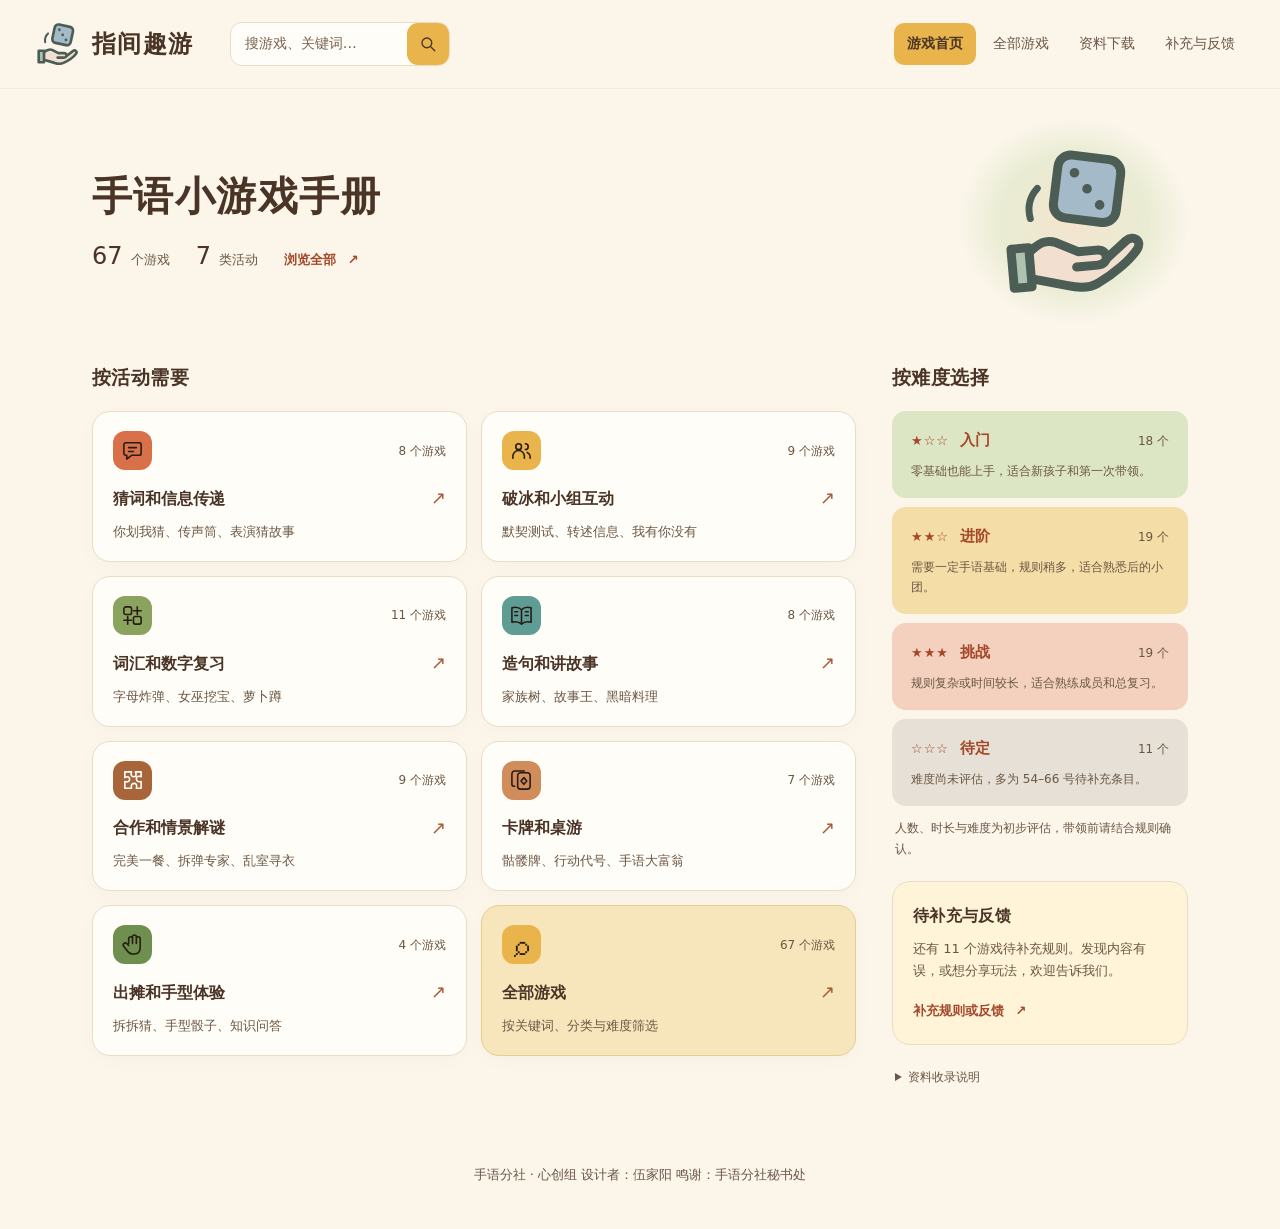
==== commit 4fc62dcf: "Merge collaborator changes (tuzengji) with question banks, number game, bell bomb fixes; keep banks " ====
--- a/网站/index.html
+++ b/网站/index.html
@@ -3,30 +3,36 @@
 <head>
   <meta charset="UTF-8">
   <meta name="viewport" content="width=device-width, initial-scale=1.0">
-  <title>手语小游戏手册</title>
-  <meta name="description" content="手语分社小游戏玩法手册：66 个破冰、猜词、复习、合作解谜游戏，含人数、时长、难度和原始资料。">
-  <link rel="icon" href="data:image/svg+xml,%3Csvg xmlns='http://www.w3.org/2000/svg' viewBox='0 0 32 32'%3E%3Ccircle cx='16' cy='16' r='14' fill='%23D8704A'/%3E%3Ccircle cx='16' cy='16' r='6' fill='%23E9B44C'/%3E%3C/svg%3E">
+  <title>指间趣游 · 手语小游戏手册</title>
+  <meta name="description" content="指间趣游，手语分社小游戏玩法手册。按活动、难度寻找游戏，查看人数、时长、玩法讲解和原始资料。">
+  <meta name="theme-color" content="#fbf5ea">
+  <link rel="icon" type="image/svg+xml" href="assets/brand-v1/icon-small.svg">
+  <link rel="alternate icon" href="assets/brand-v1/favicon.ico">
+  <link rel="apple-touch-icon" href="assets/brand-v1/apple-touch-icon.png">
   <link rel="stylesheet" href="css/style.css">
 </head>
 <body>
+  <a class="skip-link" href="#app">跳到主要内容</a>
   <header class="site-header">
-    <a class="brand" href="#/">
-      <span class="brand-dot"></span>
-      <span class="brand-text" id="site-title">手语小游戏手册</span>
+    <div class="header-inner">
+    <a class="brand" href="#/" aria-label="指间趣游首页">
+      <img id="brand-icon" class="brand-icon" src="assets/brand-v1/icon.svg" alt="" width="52" height="52">
+      <span class="brand-text" id="site-title">指间趣游</span>
     </a>
     <form class="header-search" id="header-search" role="search">
-      <input name="q" type="search" aria-label="搜索游戏" placeholder="搜索游戏">
-      <button type="submit">筛选</button>
+      <input name="q" type="search" aria-label="搜索游戏" placeholder="搜游戏、关键词…">
+      <button type="submit" aria-label="搜索"><svg viewBox="0 0 24 24" aria-hidden="true"><circle cx="10.5" cy="10.5" r="6.5"></circle><path d="m16 16 5 5"></path></svg></button>
     </form>
     <nav class="top-nav" aria-label="主导航">
-      <a href="#/">首页</a>
-      <a href="#/search">筛选</a>
-      <a href="#/todo">待补充与反馈</a>
+      <a href="#/">游戏首页</a>
+      <a href="#/search">全部游戏</a>
       <a href="#/files">资料下载</a>
+      <a href="#/todo">补充与反馈</a>
     </nav>
+    </div>
   </header>
 
-  <main id="app" class="container"></main>
+  <main id="app" class="container" tabindex="-1"></main>
 
   <footer class="site-footer">
     <p id="site-subtitle"></p>
@@ -40,4 +46,4 @@
   <script src="js/banks.js"></script>
   <script src="js/app.js"></script>
 </body>
-</html>
+</html>
--- a/网站/css/style.css
+++ b/网站/css/style.css
@@ -1,607 +1,300 @@
-/* 配色：奶油底色 + 陶土、芥末黄、橄榄绿、鼠尾草绿点缀 */
 :root {
-  --bg: #FBF5EA;
-  --card: #FFFDF8;
-  --ink: #4A3426;
-  --muted: #6B5744;
-  --line: #EADCC6;
-  --terra: #D8704A;
-  --mustard: #E9B44C;
-  --olive: #8AA35E;
-  --sage: #DDE6C4;
-  --clay: #F3E0C7;
-  --radius: 14px;
-  --shadow: 0 4px 14px rgba(74, 52, 38, 0.08);
-}
-
+  color-scheme: light;
+  --bg: #fbf5ea;
+  --card: #fffdf8;
+  --ink: #4a3426;
+  --muted: #6b5744;
+  --line: #eadcc6;
+  --accent: #a44829;
+  --terra: #d8704a;
+  --mustard: #e9b44c;
+  --olive: #8aa35e;
+  --soft: #f3e0c7;
+  --sage: #dde6c4;
+  --radius: 18px;
+  --shadow: 0 5px 20px #4a342606;
+  --font-sans: "PingFang SC", "Microsoft YaHei", "Noto Sans CJK SC", "Noto Sans SC", system-ui, -apple-system, BlinkMacSystemFont, "Segoe UI", sans-serif;
+}
 * { box-sizing: border-box; }
-
+html { scroll-padding-top: 100px; }
 body {
   margin: 0;
-  font-family: "Microsoft YaHei", "PingFang SC", "Noto Sans SC", sans-serif;
+  color: var(--ink);
   background: var(--bg);
-  color: var(--ink);
+  font-family: var(--font-sans);
+  font-size: 16px;
   line-height: 1.7;
 }
-
-a { color: var(--terra); text-decoration: none; }
-a:hover { text-decoration: underline; }
-
-.container {
-  max-width: 980px;
-  margin: 0 auto;
-  padding: 24px 18px 48px;
-}
-
-/* 顶部 */
-.site-header {
-  display: flex;
-  align-items: center;
-  justify-content: space-between;
-  padding: 14px 22px;
-  background: var(--card);
-  border-bottom: 4px solid var(--mustard);
-  position: sticky;
-  top: 0;
-  z-index: 10;
-}
-
-.brand {
-  display: flex;
-  align-items: center;
-  gap: 10px;
-  font-weight: 700;
-  font-size: 18px;
-  color: var(--ink);
-}
-.brand:hover { text-decoration: none; }
-
-.brand-dot {
-  width: 16px;
-  height: 16px;
-  border-radius: 50%;
-  background: var(--terra);
-  box-shadow: 14px 0 0 var(--mustard), 28px 0 0 var(--olive);
-  margin-right: 26px;
-}
-
-.top-nav a {
-  margin-left: 18px;
-  color: var(--ink);
-  font-weight: 600;
-}
-
-/* 通用区块 */
-.hero {
-  background: linear-gradient(120deg, var(--clay), var(--sage));
-  border-radius: var(--radius);
-  padding: 28px 26px;
-  margin-bottom: 26px;
-}
-/* 统一标题：首页、分类页、详情页、资料页共用字号与颜色；仅首页带下划线 */
-.page-title {
-  margin: 4px 0 8px;
-  font-size: 28px;
-  line-height: 1.3;
-  color: var(--ink);
-}
-
-.home-title {
-  margin: 0 0 6px;
-  font-size: 28px;
-  line-height: 1.3;
-  color: var(--ink);
-  display: inline-block;
-  border-bottom: 3px solid var(--mustard);
-  padding-bottom: 2px;
-}
-
-.hero h1 {
-  margin: 0 0 6px;
-  font-size: 28px;
-  color: var(--ink);
-}
-
-.card .example {
-  margin-top: 6px;
-  color: var(--ink);
-  font-weight: 600;
-}
-.hero p { margin: 0; color: var(--ink); }
-
-.notice {
-  display: inline-block;
-  margin-top: 14px;
-  padding: 6px 14px;
-  background: var(--mustard);
-  color: var(--ink);
-  border-radius: 999px;
-  font-size: 14px;
-  font-weight: 600;
-}
-
-h2.section-title {
-  font-size: 20px;
-  margin: 30px 0 14px;
-  color: var(--ink);
-  border-left: 6px solid var(--terra);
-  padding-left: 10px;
-}
-
-.grid {
-  display: grid;
-  gap: 14px;
-  grid-template-columns: repeat(auto-fill, minmax(230px, 1fr));
-}
-
-.card {
-  display: block;
-  background: var(--card);
-  border: 1px solid var(--line);
-  border-radius: var(--radius);
-  padding: 18px 18px 16px;
-  box-shadow: var(--shadow);
-  color: var(--ink);
-  transition: transform 0.15s ease;
-}
-.card:hover {
-  transform: translateY(-2px);
-  text-decoration: none;
-}
-
-.card .tag {
-  display: inline-block;
-  font-size: 12px;
-  color: #fff;
-  padding: 2px 10px;
-  border-radius: 999px;
-  margin-bottom: 8px;
-}
-
-.card h3 {
-  margin: 0 0 6px;
-  font-size: 17px;
-}
-
-.card p {
-  margin: 0;
-  font-size: 14px;
-  color: var(--muted);
-}
-
-.card .count {
-  margin-top: 10px;
-  font-size: 13px;
-  color: var(--ink);
-  font-weight: 600;
-}
-
-.scene {
-  border-top: 5px solid var(--terra);
-}
-
-.cat-bar {
-  height: 8px;
-  border-radius: 999px;
-  margin-bottom: 14px;
-}
-
-/* 分类页 */
-.page-head {
-  background: var(--card);
-  border: 1px solid var(--line);
-  border-radius: var(--radius);
-  padding: 22px 24px;
-  box-shadow: var(--shadow);
-  margin-bottom: 18px;
-}
-.page-head .page-title {
-  margin: 4px 0 8px;
-}
-.page-head p { margin: 0; color: var(--muted); }
-
-.crumb {
-  font-size: 14px;
-  color: var(--muted);
-}
+a { color: var(--accent); text-decoration: none; }
+a:hover { color: #7a341e; }
+button, input, select, textarea { font: inherit; }
+button, a, input, select, textarea { -webkit-tap-highlight-color: transparent; }
+button, input, select, textarea { color: var(--ink); }
+button { cursor: pointer; }
+:focus-visible { outline: 3px solid #a44829; outline-offset: 4px; }
+::selection { background: #f2cf83; color: #7a341e; }
+img, svg { display: block; max-width: 100%; }
+.container { max-width: 1160px; margin: 0 auto; padding: 36px 32px 64px; }
+#app:focus { outline: none; }
+.skip-link { position: fixed; z-index: 40; top: -100px; left: 20px; padding: 12px 18px; background: var(--ink); color: white; border-radius: 12px; }
+.skip-link:focus { top: 12px; color: white; }
+.site-header { position: sticky; top: 0; z-index: 20; background: #fbf5eaf2; backdrop-filter: blur(14px); box-shadow: 0 1px 0 #9a693b12; }
+.header-inner { max-width: 1280px; min-height: 88px; padding: 12px 32px; margin: auto; display: flex; align-items: center; gap: 28px; }
+.brand { display: flex; align-items: center; gap: 8px; color: var(--ink); flex-shrink: 0; }
+.brand-icon { width: 52px; height: 52px; }
+.brand-text { font: 700 24px/1.2 var(--font-sans); letter-spacing: .06em; white-space: nowrap; }
+.header-search { display: flex; align-items: center; margin: 0 auto 0 8px; width: 220px; background: #fffdf8; border: 1px solid var(--line); border-radius: 12px; }
+.header-search input { width: 100%; min-width: 0; padding: 9px 0 9px 14px; border: 0; border-radius: 12px; background: transparent; font-size: 14px; outline-offset: 0; }
+.header-search button { display: grid; place-items: center; width: 42px; height: 42px; flex: 0 0 42px; border: 0; border-radius: 11px; background: var(--mustard); }
+.header-search button:hover { background: #dfaa43; }
+.header-search svg { width: 18px; height: 18px; fill: none; stroke: currentColor; stroke-width: 1.8; stroke-linecap: round; }
+.top-nav { display: flex; gap: 4px; flex-shrink: 0; }
+.top-nav a { padding: 9px 13px; border-radius: 10px; font-size: 14px; white-space: nowrap; color: var(--muted); transition: color .18s, background .18s; }
+.top-nav a[aria-current="page"] { background: var(--mustard); color: var(--ink); font-weight: 600; }
+@media (hover: hover) and (pointer: fine) {
+  .top-nav a:not([aria-current="page"]):hover { background: var(--soft); color: var(--ink); }
+}
+.hero { display: grid; grid-template-columns: 1fr 200px; align-items: center; gap: 32px; padding: 9px 14px 34px 0; margin-bottom: 18px; }
+.home-title { margin: 0 0 14px; font: 700 clamp(28px, 3.2vw, 40px)/1.3 var(--font-sans); letter-spacing: .035em; }
+.hero-meta { display: flex; flex-wrap: wrap; gap: 10px 26px; align-items: baseline; margin: 20px 0 0; font-size: 13px; color: var(--muted); }
+.hero-meta strong { font: 500 24px/1.2 var(--font-sans); margin-right: 4px; color: var(--ink); }
+.hero-meta a { font-weight: 600; }
+.hero-meta a span { margin-left: 7px; }
+.hero-art { display: grid; place-items: center; position: relative; }
+.hero-art::before { content: ""; position: absolute; inset: -16px; background: radial-gradient(ellipse, #f3e0c7cc, #dde6c499 45%, transparent 70%); z-index: -1; }
+.hero-art img { width: 176px; height: 176px; transform: rotate(-5deg); }
+.home-layout { display: grid; grid-template-columns: minmax(0, 1fr) 296px; gap: 36px; align-items: start; }
+.section-heading { display: flex; justify-content: space-between; align-items: baseline; gap: 12px; margin: 0 0 18px; }
+.section-heading h2, .contribute-panel h2 { margin: 0; font-size: 19px; font-weight: 600; letter-spacing: .02em; }
+.scene-grid { display: grid; grid-template-columns: repeat(2, minmax(0, 1fr)); gap: 14px; }
+.card { display: block; color: var(--ink); border: 1px solid var(--line); border-radius: var(--radius); background: var(--card); box-shadow: var(--shadow); transition: border-color .18s, background .18s, box-shadow .18s; }
+.card:hover { color: var(--ink); border-color: #d5a66b; box-shadow: 0 6px 20px #4a34260d; }
+.scene { padding: 19px 20px 18px; position: relative; }
+.scene-top { display: flex; align-items: center; justify-content: space-between; margin-bottom: 13px; }
+.category-icon { display: grid; place-items: center; width: 39px; height: 39px; border-radius: 12px; background: var(--tone, #f3e0c7); color: var(--tone-ink, #271b13); }
+.category-icon svg { width: 23px; height: 23px; fill: none; stroke: currentColor; stroke-width: 1.65; stroke-linecap: round; stroke-linejoin: round; }
+.scene-count { color: var(--muted); font-size: 12px; }
+.scene h3 { display: flex; align-items: center; justify-content: space-between; gap: 10px; font-size: 16px; margin: 0 0 4px; font-weight: 600; }
+.card-arrow { font-size: 18px; color: #a85b35; font-weight: 400; transition: transform .18s; }
+.card:hover .card-arrow { transform: translate(2px, -2px); }
+.scene p { margin: 0; font-size: 13px; }
+.scene .example { color: var(--muted); font-size: 13px; margin-top: 7px; }
+.tone-1 { --tone: #d8704a; }
+.tone-2 { --tone: #e9b44c; }
+.tone-3 { --tone: #8aa35e; }
+.tone-4 { --tone: #5e9c94; }
+.tone-5 { --tone: #a8653a; --tone-ink: #ffffff; }
+.tone-6 { --tone: #d08c5b; }
+.tone-7 { --tone: #6f8f4e; }
+.tone-8 { --tone: #9c8c74; }
+.all-games { background: #f7e6bb; border-color: #e6ce92; }
+.all-games .category-icon { background: #e9b44c; font: 30px/1 var(--font-sans); }
+.home-aside { display: grid; gap: 22px; }
+.level-list { display: grid; gap: 9px; }
+.level-card { display: block; padding: 16px 18px; border-radius: 14px; background: #dde6c4; border: 1px solid transparent; transition: border-color .18s; }
+.level-card:hover { border-color: #d5a66b; }
+.level-2 { background: #f5dda7; }
+.level-3 { background: #f4d1bf; }
+.level-0 { background: #e6e0d6; }
+.level-head { display: flex; align-items: center; gap: 11px; }
+.level-head h3 { margin: 0; font-size: 15px; font-weight: 600; }
+.level-stars { font-size: 13px; color: #a44829; letter-spacing: 1px; }
+.level-count { margin-left: auto; font-size: 12px; color: var(--muted); }
+.level-card p { font-size: 12px; line-height: 1.7; margin: 7px 0 0; color: #6b5744; }
+.level-note { margin: 12px 3px 0; font-size: 12px; color: var(--muted); }
+.contribute-panel { border: 1px solid var(--line); border-radius: var(--radius); padding: 20px; background: #fff3d8; }
+.contribute-panel h2 { font-size: 16px; }
+.contribute-panel p { font-size: 13px; margin: 9px 0 14px; color: var(--muted); }
+.contribute-panel a { font-size: 13px; font-weight: 600; }
+.contribute-panel a span { margin-left: 7px; }
+.edition-note { font-size: 12px; color: var(--muted); padding: 0 3px; }
+.edition-note summary { cursor: pointer; width: fit-content; }
+.edition-note p { margin: 8px 0 0; }
+.crumb { font-size: 13px; margin: 0 0 22px; color: var(--muted); overflow-wrap: anywhere; }
 .crumb a { color: var(--muted); }
-
-.status {
-  display: inline-block;
-  font-size: 12px;
-  padding: 2px 10px;
-  border-radius: 999px;
-  font-weight: 600;
-  margin-left: 6px;
-  vertical-align: middle;
-}
-.status.complete { background: var(--sage); color: #3F5A23; }
-.status.replay { background: var(--clay); color: #7A4A22; }
-.status.todo { background: #E6E0D6; color: #6B5D4D; }
-
-.game-list {
-  display: grid;
-  gap: 12px;
-}
-
-.game-item {
-  display: flex;
-  gap: 14px;
-  align-items: flex-start;
-  background: var(--card);
-  border: 1px solid var(--line);
-  border-radius: var(--radius);
-  padding: 14px 16px;
-  box-shadow: var(--shadow);
-  color: var(--ink);
-}
-.game-item:hover { text-decoration: none; border-color: var(--mustard); }
-
-.game-no {
-  min-width: 42px;
-  height: 42px;
-  border-radius: 12px;
-  display: flex;
-  align-items: center;
-  justify-content: center;
-  color: #fff;
-  font-weight: 700;
-}
-
-.game-item h3 {
-  margin: 0 0 2px;
-  font-size: 16px;
-}
-.game-item p {
-  margin: 0;
-  color: var(--muted);
-  font-size: 14px;
-}
-
-/* 详情页 */
-.detail {
-  background: var(--card);
-  border: 1px solid var(--line);
-  border-radius: var(--radius);
-  padding: 24px 26px;
-  box-shadow: var(--shadow);
-}
-.detail .page-title {
-  margin: 6px 0 12px;
-}
-
-.guide-list {
-  margin: 4px 0 0;
-  padding-left: 22px;
-}
-.guide-list li { margin-bottom: 4px; }
-/* 标题层级：大节（玩法讲解 / 完整页面 / 原始资料 / 相关游戏）> 子标题（适用场景 / 准备 …） */
-.detail h2.major-title {
-  display: inline-block;
-  margin: 26px 0 12px;
-  padding: 8px 18px;
-  font-size: 22px;
-  font-weight: 800;
-  color: #fff;
-  background: var(--terra);
-  border-radius: 10px;
-  letter-spacing: 2px;
-}
-
-.detail h2.sec-title {
-  margin: 26px 0 10px;
-  padding-left: 12px;
-  font-size: 18px;
-  font-weight: 700;
-  color: var(--ink);
-  border-left: 5px solid var(--olive);
-}
-
-.detail h3.sub-title {
-  margin: 16px 0 6px;
-  font-size: 15px;
-  font-weight: 700;
-  color: var(--olive);
-}
-.detail h3.sub-title::before {
-  content: "●";
-  margin-right: 6px;
-  font-size: 10px;
-  color: var(--mustard);
-  vertical-align: middle;
-}
-
-.info-grid {
-  display: grid;
-  grid-template-columns: repeat(3, 1fr);
-  gap: 10px;
-  margin: 16px 0 6px;
-}
-.info-cell {
-  background: var(--clay);
-  border-radius: 10px;
-  padding: 10px 12px;
-}
-.info-cell span {
-  display: block;
-  font-size: 12px;
-  color: var(--muted);
-}
-.info-cell strong {
-  font-size: 14px;
-  color: var(--ink);
-}
-
-.note {
-  font-size: 14px;
-  color: var(--muted);
-  margin: 4px 0 0;
-}
-
-.chips {
-  margin-top: 8px;
-  display: flex;
-  flex-wrap: wrap;
-  gap: 6px;
-}
-.chip {
-  display: inline-block;
-  font-size: 12px;
-  padding: 2px 10px;
-  border-radius: 999px;
-  background: var(--clay);
-  color: var(--ink);
-}
-.chip-level { background: var(--sage); color: #3F5A23; font-weight: 700; }
-.chip-todo { background: #E6E0D6; color: #6B5D4D; }
-
-.back-row { margin-top: 26px; }
-
-/* 顶部搜索框 */
-.header-search {
-  display: flex;
-  gap: 6px;
-  flex: 1;
-  max-width: 260px;
-  margin: 0 16px;
-}
-.header-search input {
-  flex: 1;
-  min-width: 0;
-  font: inherit;
-  padding: 6px 10px;
-  border: 1px solid var(--line);
-  border-radius: 999px;
-  background: #FFFCF5;
-  color: var(--ink);
-}
-.header-search button {
-  font: inherit;
-  font-size: 14px;
-  padding: 6px 12px;
-  border: none;
-  border-radius: 999px;
-  background: var(--olive);
-  color: #fff;
-  cursor: pointer;
-}
-
-/* 搜索与筛选 */
-.search-panel {
-  background: var(--card);
-  border: 1px solid var(--line);
-  border-radius: var(--radius);
-  padding: 18px 20px;
-  box-shadow: var(--shadow);
-  display: grid;
-  gap: 14px;
-  margin-bottom: 12px;
-}
-.search-panel > input[type="search"] {
-  font: inherit;
-  font-size: 16px;
-  padding: 10px 14px;
-  border: 1px solid var(--line);
-  border-radius: 10px;
-  background: #FFFCF5;
-  color: var(--ink);
-}
-.filters {
-  display: flex;
-  flex-wrap: wrap;
-  gap: 12px;
-  align-items: end;
-}
-.filters label {
-  display: grid;
-  gap: 4px;
-  font-size: 13px;
-  font-weight: 600;
-  min-width: 150px;
-}
-.filters select {
-  font: inherit;
-  padding: 7px 10px;
-  border: 1px solid var(--line);
-  border-radius: 8px;
-  background: #FFFCF5;
-  color: var(--ink);
-}
-.filters button {
-  font: inherit;
-  border: 2px solid var(--terra);
-  cursor: pointer;
-}
-
-/* 信息卡：文字不再嵌套标签，避免重叠 */
-.info-grid > * { min-width: 0; }
-.info-cell strong {
-  display: block;
-  word-break: break-all;
-}
-
-/* 难度卡片 */
-.level-card { border-top: 5px solid var(--olive); }
-.level-1 { border-top-color: var(--olive); }
-.level-2 { border-top-color: var(--mustard); }
-.level-3 { border-top-color: var(--terra); }
-.level-head {
-  display: flex;
-  align-items: baseline;
-  gap: 10px;
-}
-.level-head h3 { margin: 0; }
-.level-stars {
-  color: var(--terra);
-  font-size: 16px;
-  letter-spacing: 2px;
-}
-
-/* 反馈表单 */
-.feedback {
-  background: var(--card);
-  border: 1px solid var(--line);
-  border-radius: var(--radius);
-  padding: 20px 22px;
-  box-shadow: var(--shadow);
-  display: grid;
-  gap: 14px;
-}
-.feedback label {
-  display: grid;
-  gap: 6px;
-  font-weight: 600;
-  font-size: 14px;
-}
-/* 统一的表单控件：去掉系统原生外观，字号 16px 避免 iOS 聚焦时自动放大 */
-.feedback select,
-.feedback input,
-.feedback textarea,
-.filters select,
-.search-panel > input[type="search"],
-.feedback-result textarea {
-  -webkit-appearance: none;
-  appearance: none;
-  box-sizing: border-box;
-  width: 100%;
-  font: inherit;
-  font-size: 16px;
-  padding: 9px 12px;
-  border: 1px solid var(--line);
-  border-radius: 8px;
-  background-color: #FFFCF5;
-  color: var(--ink);
-}
-.feedback select,
-.filters select {
-  padding-right: 34px;
-  background-image: url("data:image/svg+xml,%3Csvg xmlns='http://www.w3.org/2000/svg' width='12' height='8'%3E%3Cpath d='M1 1l5 5 5-5' fill='none' stroke='%234A3426' stroke-width='1.8'/%3E%3C/svg%3E");
-  background-repeat: no-repeat;
-  background-position: right 12px center;
-}
-.feedback textarea { resize: vertical; }
-.form-actions {
-  display: flex;
-  flex-wrap: wrap;
-  gap: 10px;
-  align-items: center;
-}
-.feedback button.btn {
-  border: none;
-  cursor: pointer;
-  font: inherit;
-}
-.feedback-result {
-  margin-top: 16px;
-  background: var(--card);
-  border: 1px solid var(--line);
-  border-radius: var(--radius);
-  padding: 18px 20px;
-}
-.feedback-result textarea {
-  width: 100%;
-  font: inherit;
-  padding: 8px 10px;
-  border: 1px solid var(--line);
-  border-radius: 8px;
-  background: #FFFCF5;
-  color: var(--ink);
-}
-.detail .summary {
-  font-size: 16px;
-  background: var(--clay);
-  border-radius: 10px;
-  padding: 12px 16px;
-}
-
-.placeholder {
-  border: 2px dashed var(--line);
-  border-radius: 10px;
-  padding: 14px 16px;
-  color: var(--muted);
-  font-size: 14px;
-  background: #FFFCF5;
-}
-.placeholder ul { margin: 6px 0 0; padding-left: 20px; }
-
-.btn {
-  display: inline-block;
-  padding: 8px 16px;
-  border-radius: 999px;
-  font-weight: 600;
-  font-size: 14px;
-  background: var(--olive);
-  color: #fff;
-}
-.btn:hover { text-decoration: none; filter: brightness(1.05); }
-.btn.disabled {
-  background: #D9CFBF;
-  color: #7C6E5E;
-  cursor: not-allowed;
-}
-.btn.ghost {
-  background: transparent;
-  color: var(--terra);
-  border: 2px solid var(--terra);
-}
-
-.file-list {
-  list-style: none;
-  padding: 0;
-  margin: 0;
-  display: grid;
-  gap: 8px;
-}
-.file-list li {
-  display: flex;
-  flex-wrap: wrap;
-  align-items: center;
-  gap: 4px 12px;
-  background: #FFFCF5;
-  border: 1px solid var(--line);
-  border-radius: 10px;
-  padding: 8px 12px;
-  font-size: 14px;
-}
-.file-list li > a:not(.dl) {
-  flex: 1;
-  min-width: 0;
-  word-break: break-all;
-}
-.file-list .dl {
-  order: 2;
-  margin-left: auto;
-  font-size: 13px;
-  white-space: nowrap;
-}
-.file-list .file-ids {
-  order: 3;
-  flex-basis: 100%;
-}
-
-.empty {
-  color: var(--muted);
-  font-size: 14px;
+.crumb a:hover { color: var(--ink); text-decoration: underline; }
+.page-head { margin: 0 0 26px; }
+.page-title { margin: 0 0 12px; font: 700 clamp(24px, 3vw, 32px)/1.45 var(--font-sans); letter-spacing: .02em; }
+.page-head p { color: var(--muted); margin: 0; max-width: 780px; font-size: 14px; }
+.game-list { display: grid; gap: 12px; }
+.game-item { display: flex; gap: 18px; align-items: flex-start; padding: 20px 22px; background: var(--card); border: 1px solid var(--line); border-radius: 16px; transition: background .18s, border-color .18s; }
+.game-item:hover { border-color: #d5a66b; background: #fffaf0; }
+.game-no { flex: 0 0 44px; width: 44px; height: 44px; display: grid; place-items: center; background: var(--tone, #f3e0c7); color: var(--tone-ink, #271b13); border-radius: 13px; font: 22px/1 var(--font-sans); }
+.game-body { min-width: 0; }
+.game-item h3 { margin: 0 0 4px; font-size: 17px; font-weight: 600; color: var(--ink); }
+.game-item p { margin: 0; color: var(--muted); font-size: 14px; }
+.status { display: inline-block; padding: 2px 8px; font-size: 11px; font-weight: 500; vertical-align: middle; border-radius: 6px; margin: 0 0 0 10px; white-space: nowrap; }
+.status.complete { background: #dde6c4; color: #3f5a23; }
+.status.replay { background: #f3e0c7; color: #7a4a22; }
+.status.todo { background: #e6e0d6; color: #6b5d4d; }
+.chips { display: flex; flex-wrap: wrap; gap: 6px 14px; margin-top: 10px; }
+.chip { font-size: 12px; color: #6b5744; }
+.chip-level { color: #536b31; }
+.chip-todo { color: #6b5d4d; }
+.detail { max-width: 850px; margin: 0 auto; background: var(--card); border: 1px solid var(--line); border-radius: 22px; padding: 34px 44px 30px; box-shadow: var(--shadow); }
+.detail > .status { margin-left: 0; margin-bottom: 12px; }
+.detail .summary { color: #6b5744; margin: 0 0 24px; font-size: 15px; }
+.info-grid { display: grid; grid-template-columns: repeat(3, minmax(0, 1fr)); gap: 10px; margin: 0 0 12px; }
+.info-cell { background: var(--soft); border-radius: 12px; padding: 12px 15px; min-width: 0; }
+.info-cell span { display: block; font-size: 12px; color: var(--muted); }
+.info-cell strong { display: block; font-size: 15px; margin-top: 4px; font-weight: 600; overflow-wrap: anywhere; }
+.note { font-size: 12px; color: var(--muted); margin: 8px 0; }
+.detail .major-title { margin: 32px 0 18px; font: 700 24px/1.5 var(--font-sans); }
+.sec-title { margin: 30px 0 14px; font-size: 19px; font-weight: 600; }
+.sub-title { margin: 22px 0 8px; font-size: 16px; font-weight: 600; color: #536b31; }
+.detail p { margin-top: 8px; }
+.guide-list { margin: 5px 0 0; padding-left: 24px; }
+.guide-list li { padding-left: 3px; margin-bottom: 7px; }
+.guide-list li::marker { color: #a44829; font-weight: 600; }
+.detail ol.guide-list { line-height: 1.9; }
+.search-panel, .feedback, .feedback-result { background: var(--card); border: 1px solid var(--line); border-radius: var(--radius); padding: 22px; }
+.search-panel { display: grid; gap: 18px; margin-bottom: 18px; }
+input[type="search"], input[type="text"], select, textarea { background: #fffcf5; border: 1px solid #d6c2a3; border-radius: 10px; padding: 10px 12px; min-height: 44px; width: 100%; font-size: 16px; }
+.header-search input { border: 0; background: transparent; padding: 9px 0 9px 14px; font-size: 14px; min-height: 42px; }
+input::placeholder, textarea::placeholder { color: #78614c; opacity: 1; }
+.filters { display: grid; grid-template-columns: repeat(3, minmax(0, 1fr)) auto; align-items: end; gap: 14px; }
+.filters label, .feedback label { display: grid; gap: 7px; font-size: 13px; font-weight: 500; }
+select { appearance: none; padding-right: 36px; background-image: url("data:image/svg+xml,%3Csvg xmlns='http://www.w3.org/2000/svg' width='12' height='8'%3E%3Cpath d='m1 1 5 5 5-5' fill='none' stroke='%234a3426' stroke-width='1.6' stroke-linecap='round'/%3E%3C/svg%3E"); background-repeat: no-repeat; background-position: right 13px center; }
+.btn { display: inline-flex; align-items: center; justify-content: center; min-height: 44px; padding: 9px 17px; background: var(--olive); border: 1px solid var(--olive); color: #271b13; border-radius: 11px; font-size: 14px; font-weight: 500; }
+.btn:hover { background: #799550; color: #271b13; }
+.btn.ghost { color: var(--accent); border-color: #d6c2a3; background: transparent; }
+.btn.ghost:hover { background: var(--soft); }
+.feedback { display: grid; gap: 20px; max-width: 800px; }
+.feedback textarea, .feedback-result textarea { resize: vertical; min-height: 150px; }
+.form-actions { display: flex; flex-wrap: wrap; gap: 10px; align-items: center; }
+.feedback-result { max-width: 800px; margin-top: 20px; }
+.feedback-result h3 { margin-top: 0; }
+.placeholder { padding: 18px; background: var(--soft); border-radius: 12px; font-size: 14px; color: var(--muted); }
+.file-list { list-style: none; padding: 0; margin: 0; display: grid; gap: 8px; }
+.file-list li { display: flex; flex-wrap: wrap; align-items: center; gap: 4px 18px; padding: 12px 16px; background: #fffdf8; border: 1px solid var(--line); border-radius: 12px; font-size: 14px; }
+.file-list li > a:not(.dl) { flex: 1; min-width: 0; overflow-wrap: anywhere; }
+.file-list a:not(.dl):hover { text-decoration: underline; text-underline-offset: 3px; }
+.file-list .dl { order: 2; margin-left: auto; font-size: 12px; white-space: nowrap; padding: 5px 10px; border-radius: 7px; background: var(--soft); min-height: 34px; display: inline-flex; align-items: center; }
+.file-list .file-ids { order: 3; flex-basis: 100%; }
+.file-ids { display: block; font-size: 12px; color: var(--muted); }
+.empty { color: var(--muted); font-size: 14px; padding: 12px 0; }
+.back-row { margin: 28px 0 12px; }
+.pager { display: flex; justify-content: space-between; gap: 20px; margin-top: 22px; padding-top: 8px; font-size: 13px; }
+.pager a { max-width: 48%; }
+.pager a:hover { text-decoration: underline; }
+.related-list { padding-left: 22px; }
+.related-list li { margin-bottom: 6px; }
+.to-top { position: fixed; right: 22px; bottom: 22px; width: 44px; height: 44px; border-radius: 14px; border: 1px solid var(--terra); background: var(--terra); color: white; font-size: 22px; box-shadow: 0 4px 16px #4a342612; opacity: 0; visibility: hidden; transition: opacity .2s, visibility .2s; z-index: 15; }
+.to-top.show { opacity: 1; visibility: visible; }
+.site-footer { max-width: 1096px; margin: 0 auto; padding: 0 24px 30px; text-align: center; color: var(--muted); font-size: 13px; }
+@media (min-width: 1400px) { .container { padding-top: 44px; } }
+@media (max-width: 1000px) {
+  .header-inner { gap: 16px; padding-inline: 24px; }
+  .brand-text { font-size: 22px; }
+  .header-search { width: 180px; margin-left: 0; }
+  .top-nav a { padding-inline: 9px; font-size: 13px; }
+  .home-layout { grid-template-columns: minmax(0, 1fr) 260px; gap: 24px; }
+  .scene { padding: 17px; }
+}
+@media (max-width: 800px) {
+  .header-inner { flex-wrap: wrap; gap: 8px 16px; padding: 10px 24px 12px; }
+  .brand-icon { width: 45px; height: 45px; }
+  .header-search { flex: 1; max-width: 280px; margin-left: auto; margin-right: 0; }
+  .top-nav { width: 100%; justify-content: space-between; gap: 6px; }
+  .top-nav a { flex: 1; text-align: center; padding: 8px; font-size: 14px; }
+  .container { padding: 28px 24px 48px; }
+  .hero { grid-template-columns: 1fr 120px; padding: 4px 0 24px; gap: 20px; }
+  .hero-art img { width: 120px; height: 120px; }
+  .hero-meta { gap: 8px 20px; }
+  .home-layout { grid-template-columns: 1fr; gap: 30px; }
+  .home-aside { grid-template-columns: 1fr; gap: 20px; }
+  .level-list { grid-template-columns: repeat(2, minmax(0, 1fr)); gap: 12px; }
+  .scene { padding: 18px; }
+  .filters { grid-template-columns: repeat(2, minmax(0, 1fr)); }
+  .detail { padding: 28px; }
+  html { scroll-padding-top: 140px; }
+}
+@media (max-width: 480px) {
+  .header-inner { padding: 10px 16px; gap: 10px 12px; }
+  .brand { gap: 5px; }
+  .brand-icon { width: 38px; height: 38px; }
+  .brand-text { font-size: 20px; letter-spacing: .035em; }
+  .header-search { width: 130px; min-width: 0; }
+  .header-search input { font-size: 16px; padding-left: 10px; min-height: 38px; }
+  .header-search button { width: 36px; flex-basis: 36px; height: 38px; }
+  .top-nav { gap: 3px; }
+  .top-nav a { font-size: 13px; padding: 9px 5px; }
+  .container { padding: 26px 18px 42px; }
+  .hero { grid-template-columns: 1fr; gap: 0; position: relative; margin-bottom: 12px; padding-bottom: 22px; }
+  .hero-copy { position: relative; z-index: 1; }
+  .hero-art { display: none; }
+  .home-title { font-size: 29px; margin-bottom: 11px; }
+  .hero-meta { margin-top: 18px; gap: 8px 20px; font-size: 12px; }
+  .hero-meta strong { font-size: 22px; }
+  .section-heading { margin-bottom: 14px; }
+  .section-heading h2 { font-size: 18px; }
+  .scene-grid { gap: 10px; }
+  .scene { padding: 14px 13px; border-radius: 14px; }
+  .category-icon { width: 34px; height: 34px; border-radius: 10px; }
+  .category-icon svg { width: 21px; height: 21px; }
+  .scene-top { margin-bottom: 11px; }
+  .scene-count { font-size: 11px; }
+  .scene h3 { font-size: 15px; line-height: 1.5; gap: 3px; }
+  .card-arrow { font-size: 14px; }
+  .scene .example { font-size: 12px; line-height: 1.7; }
+  .level-list { gap: 10px; }
+  .level-card { padding: 14px 13px; }
+  .level-head { gap: 5px; flex-wrap: wrap; }
+  .level-stars { font-size: 11px; letter-spacing: 0; }
+  .level-head h3 { font-size: 14px; }
+  .level-count { font-size: 11px; }
+  .level-card p { font-size: 12px; }
+  .game-item { padding: 16px; gap: 12px; }
+  .game-no { flex-basis: 36px; width: 36px; height: 38px; font-size: 20px; border-radius: 10px; }
+  .game-item h3 { font-size: 16px; }
+  .game-item p { font-size: 13px; }
+  .status { margin-left: 5px; font-size: 10px; }
+  .chips { gap: 4px 10px; }
+  .detail { padding: 23px 20px; border-radius: 16px; }
+  .detail .page-title { font-size: 25px; }
+  .info-grid { gap: 7px; grid-template-columns: 1fr; }
+  .info-cell { padding: 10px 12px; display: flex; align-items: baseline; justify-content: space-between; gap: 16px; }
+  .info-cell strong { font-size: 13px; margin-top: 0; text-align: right; max-width: 82%; }
+  .info-cell span { font-size: 12px; flex-shrink: 0; }
+  .detail .major-title { font-size: 22px; }
+  .search-panel, .feedback, .feedback-result { padding: 18px; }
+  .filters { gap: 12px; }
+  .file-list li { padding: 12px; }
+  .file-list .dl { min-height: 44px; }
+  .pager { flex-direction: column; gap: 14px; }
+  .pager a { max-width: 100%; }
+  .to-top { bottom: 16px; right: 14px; }
+  html { scroll-padding-top: 130px; }
+}
+@media (max-width: 360px) {
+  .header-inner { padding-inline: 12px; }
+  .brand-text { font-size: 19px; }
+  .brand-icon { width: 34px; height: 34px; }
+  .top-nav a { font-size: 12px; }
+  .container { padding-inline: 14px; }
+  .scene-grid { grid-template-columns: 1fr; }
+  .scene { padding: 16px 18px; }
+  .scene-top { margin-bottom: 9px; }
+  .scene h3 { font-size: 16px; }
+  .scene .example { font-size: 12px; }
+  .level-list { grid-template-columns: 1fr; }
+  .info-grid { grid-template-columns: 1fr; }
+  .info-cell { display: flex; align-items: baseline; justify-content: space-between; gap: 16px; }
+  .info-cell strong { margin-top: 0; }
+  .filters { grid-template-columns: 1fr; }
+}
+@media (prefers-reduced-motion: reduce) {
+  *, *::before, *::after { transition: none !important; animation: none !important; scroll-behavior: auto !important; }
+}
+@media print {
+  .site-header, .skip-link, .back-row, .pager, .to-top, .site-footer, .btn, .filters, .feedback { display: none !important; }
+  body { background: white; color: black; }
+  .container { max-width: none; padding: 0; }
+  .detail { max-width: none; border: 0; border-radius: 0; padding: 0; }
+  .card, .game-item, .detail, .feedback-result { box-shadow: none; }
+  a { color: black; }
+  h2, h3 { break-after: avoid; }
+  .info-grid, .file-list li { break-inside: avoid; }
 }
 
 /* 题库 */
@@ -664,108 +357,3 @@
   color: var(--ink);
 }
 .bank-form button { border: none; cursor: pointer; font: inherit; }
-
-/* 上一个 / 下一个 */
-.pager {
-  display: flex;
-  justify-content: space-between;
-  gap: 12px;
-  margin-top: 16px;
-  padding-top: 14px;
-  border-top: 1px dashed var(--line);
-  font-size: 14px;
-}
-.pager a { max-width: 48%; }
-
-/* 相关游戏：站内跳转，使用文字链接样式 */
-.related-list {
-  margin: 4px 0 0;
-  padding-left: 20px;
-}
-.related-list li { margin-bottom: 4px; }
-
-/* 资料文件的游戏编号标注 */
-.file-ids {
-  display: block;
-  font-size: 12px;
-  color: var(--muted);
-  margin-top: 2px;
-}
-
-/* 回到顶部 */
-.to-top {
-  position: fixed;
-  right: 18px;
-  bottom: 18px;
-  width: 42px;
-  height: 42px;
-  border-radius: 50%;
-  border: none;
-  background: var(--terra);
-  color: #fff;
-  font-size: 20px;
-  cursor: pointer;
-  box-shadow: var(--shadow);
-  opacity: 0;
-  pointer-events: none;
-  transition: opacity 0.2s ease;
-}
-.to-top.show {
-  opacity: 1;
-  pointer-events: auto;
-}
-
-.site-footer {
-  text-align: center;
-  color: var(--muted);
-  font-size: 13px;
-  padding: 18px;
-  border-top: 1px solid var(--line);
-}
-
-/* 打印：隐藏导航、按钮和阴影，保留规则文字 */
-@media print {
-  .site-header,
-  .header-search,
-  .top-nav,
-  .back-row,
-  .pager,
-  .to-top,
-  .site-footer,
-  .btn,
-  .filters,
-  .feedback { display: none !important; }
-  body { background: #fff; color: #000; }
-  .card, .game-item, .detail, .page-head, .feedback-result {
-    box-shadow: none;
-    border: 1px solid #ccc;
-  }
-  .detail .major-title { background: none; color: #000; padding: 0; }
-  a { color: #000; }
-  .container { max-width: none; padding: 0; }
-}
-
-@media (max-width: 600px) {
-  .hero h1 { font-size: 22px; }
-  .brand-dot { margin-right: 0; box-shadow: none; }
-  .top-nav a { margin-left: 10px; }
-  .site-header {
-    flex-wrap: wrap;
-    gap: 8px;
-    padding: 10px 14px;
-  }
-  .header-search {
-    order: 3;
-    flex-basis: 100%;
-    max-width: none;
-    margin: 0;
-  }
-  .top-nav {
-    width: 100%;
-    display: flex;
-    flex-wrap: wrap;
-    gap: 6px 0;
-  }
-  .info-grid { grid-template-columns: 1fr; }
-  .page-title { font-size: 22px; }
-}
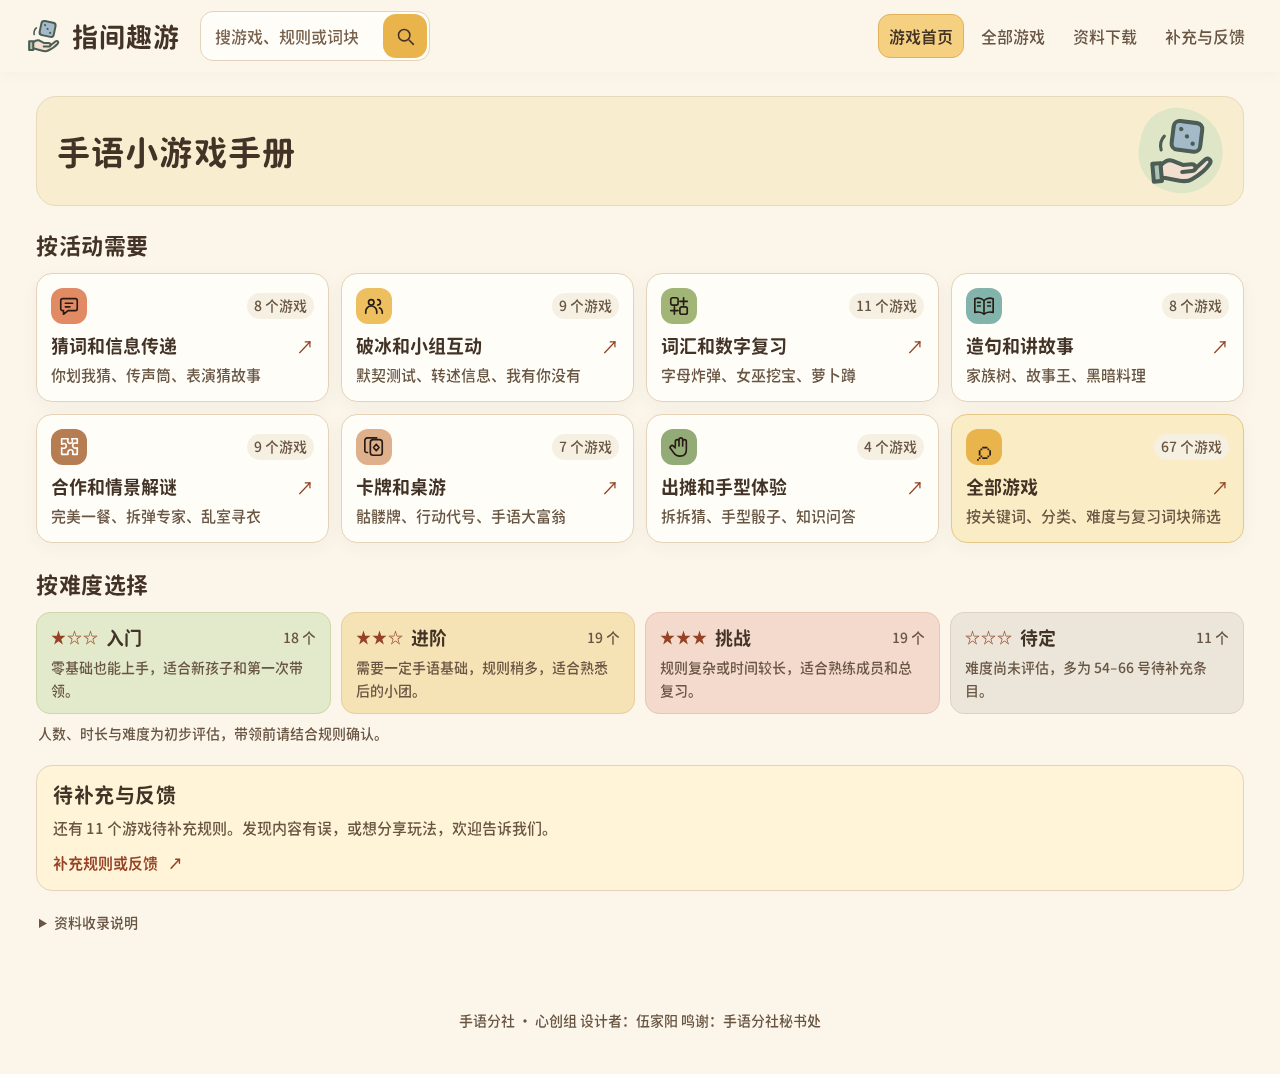
==== commit c9143da2: "feat: add vocabulary tags and review-game filters" ====
--- a/网站/index.html
+++ b/网站/index.html
@@ -4,7 +4,7 @@
   <meta charset="UTF-8">
   <meta name="viewport" content="width=device-width, initial-scale=1.0">
   <title>指间趣游 · 手语小游戏手册</title>
-  <meta name="description" content="指间趣游，手语分社小游戏玩法手册。按活动、难度寻找游戏，查看人数、时长、玩法讲解和原始资料。">
+  <meta name="description" content="指间趣游，手语分社小游戏玩法手册。按活动、难度和复习词块寻找游戏，查看人数、时长、玩法讲解和原始资料。">
   <meta name="theme-color" content="#fbf5ea">
   <link rel="icon" type="image/svg+xml" href="assets/brand-v1/icon-small.svg">
   <link rel="alternate icon" href="assets/brand-v1/favicon.ico">
@@ -20,7 +20,7 @@
       <span class="brand-text" id="site-title">指间趣游</span>
     </a>
     <form class="header-search" id="header-search" role="search">
-      <input name="q" type="search" aria-label="搜索游戏" placeholder="搜游戏、关键词…">
+      <input name="q" type="search" aria-label="搜索游戏" placeholder="搜游戏、规则或词块…">
       <button type="submit" aria-label="搜索"><svg viewBox="0 0 24 24" aria-hidden="true"><circle cx="10.5" cy="10.5" r="6.5"></circle><path d="m16 16 5 5"></path></svg></button>
     </form>
     <nav class="top-nav" aria-label="主导航">
@@ -46,4 +46,4 @@
   <script src="js/banks.js"></script>
   <script src="js/app.js"></script>
 </body>
-</html>+</html>
--- a/网站/css/style.css
+++ b/网站/css/style.css
@@ -1,293 +1,315 @@
+@font-face {
+  font-family: "SignPlay Resource";
+  src: url("../assets/type-v2/signplay-resource.woff2") format("woff2");
+  font-weight: 200 900;
+  font-style: normal;
+  font-display: swap;
+}
 :root {
   color-scheme: light;
   --bg: #fbf5ea;
   --card: #fffdf8;
-  --ink: #4a3426;
-  --muted: #6b5744;
-  --line: #eadcc6;
-  --accent: #a44829;
+  --ink: #433326;
+  --muted: #685542;
+  --line: #e4d3b9;
+  --accent: #954225;
   --terra: #d8704a;
   --mustard: #e9b44c;
   --olive: #8aa35e;
-  --soft: #f3e0c7;
+  --soft: #f3e5cd;
   --sage: #dde6c4;
-  --radius: 18px;
-  --shadow: 0 5px 20px #4a342606;
-  --font-sans: "PingFang SC", "Microsoft YaHei", "Noto Sans CJK SC", "Noto Sans SC", system-ui, -apple-system, BlinkMacSystemFont, "Segoe UI", sans-serif;
+  --radius: 16px;
+  --shadow: 0 5px 20px #6347220a;
+  --font-sans: "SignPlay Resource", "PingFang SC", "Microsoft YaHei", "Noto Sans SC", system-ui, sans-serif;
+  --font-heading: var(--font-sans);
 }
 * { box-sizing: border-box; }
-html { scroll-padding-top: 100px; }
-body {
-  margin: 0;
-  color: var(--ink);
-  background: var(--bg);
-  font-family: var(--font-sans);
-  font-size: 16px;
-  line-height: 1.7;
-}
+html { scroll-padding-top: 88px; }
+body { margin: 0; color: var(--ink); background: var(--bg); font: 500 16px/1.65 var(--font-sans); }
 a { color: var(--accent); text-decoration: none; }
-a:hover { color: #7a341e; }
-button, input, select, textarea { font: inherit; }
+a:hover { color: #77361e; }
+button, input, select, textarea { font: inherit; color: var(--ink); }
 button, a, input, select, textarea { -webkit-tap-highlight-color: transparent; }
-button, input, select, textarea { color: var(--ink); }
 button { cursor: pointer; }
-:focus-visible { outline: 3px solid #a44829; outline-offset: 4px; }
-::selection { background: #f2cf83; color: #7a341e; }
+:focus-visible { outline: 3px solid var(--accent); outline-offset: 4px; }
+::selection { background: #f2cf83; color: #573818; }
 img, svg { display: block; max-width: 100%; }
-.container { max-width: 1160px; margin: 0 auto; padding: 36px 32px 64px; }
+.container { max-width: 1264px; margin: 0 auto; padding: 24px 28px 40px; }
 #app:focus { outline: none; }
 .skip-link { position: fixed; z-index: 40; top: -100px; left: 20px; padding: 12px 18px; background: var(--ink); color: white; border-radius: 12px; }
 .skip-link:focus { top: 12px; color: white; }
-.site-header { position: sticky; top: 0; z-index: 20; background: #fbf5eaf2; backdrop-filter: blur(14px); box-shadow: 0 1px 0 #9a693b12; }
-.header-inner { max-width: 1280px; min-height: 88px; padding: 12px 32px; margin: auto; display: flex; align-items: center; gap: 28px; }
+.site-header { position: sticky; top: 0; z-index: 20; background: #fbf5eaf5; backdrop-filter: blur(14px); box-shadow: 0 2px 16px #63472208; }
+.header-inner { max-width: 1360px; min-height: 72px; padding: 8px 24px; margin: auto; display: flex; align-items: center; gap: 20px; }
 .brand { display: flex; align-items: center; gap: 8px; color: var(--ink); flex-shrink: 0; }
-.brand-icon { width: 52px; height: 52px; }
-.brand-text { font: 700 24px/1.2 var(--font-sans); letter-spacing: .06em; white-space: nowrap; }
-.header-search { display: flex; align-items: center; margin: 0 auto 0 8px; width: 220px; background: #fffdf8; border: 1px solid var(--line); border-radius: 12px; }
-.header-search input { width: 100%; min-width: 0; padding: 9px 0 9px 14px; border: 0; border-radius: 12px; background: transparent; font-size: 14px; outline-offset: 0; }
-.header-search button { display: grid; place-items: center; width: 42px; height: 42px; flex: 0 0 42px; border: 0; border-radius: 11px; background: var(--mustard); }
-.header-search button:hover { background: #dfaa43; }
-.header-search svg { width: 18px; height: 18px; fill: none; stroke: currentColor; stroke-width: 1.8; stroke-linecap: round; }
-.top-nav { display: flex; gap: 4px; flex-shrink: 0; }
-.top-nav a { padding: 9px 13px; border-radius: 10px; font-size: 14px; white-space: nowrap; color: var(--muted); transition: color .18s, background .18s; }
-.top-nav a[aria-current="page"] { background: var(--mustard); color: var(--ink); font-weight: 600; }
+.brand-icon { width: 40px; height: 40px; }
+.brand-text { font: 700 26px/1.3 var(--font-heading); letter-spacing: .04em; white-space: nowrap; }
+.header-search { display: flex; align-items: center; margin: 0 auto 0 0; width: 230px; background: var(--card); border: 1.5px solid var(--line); border-radius: 13px; padding: 2px; }
+.header-search input { width: 100%; min-width: 0; outline-offset: 0; }
+.header-search button { display: grid; place-items: center; width: 44px; height: 44px; flex: 0 0 44px; border: 0; border-radius: 13px; background: var(--mustard); }
+.header-search button:hover { background: #e2aa3e; }
+.header-search svg { width: 21px; height: 21px; fill: none; stroke: currentColor; stroke-width: 1.8; stroke-linecap: round; }
+.top-nav { display: flex; gap: 6px; flex-shrink: 0; }
+.top-nav a { display: flex; align-items: center; justify-content: center; min-height: 44px; padding: 6px 10px; border: 1.5px solid transparent; border-radius: 12px; font-size: 16px; white-space: nowrap; color: var(--muted); transition: color .18s, background .18s, border-color .18s; }
+.top-nav a[aria-current="page"] { background: #f5d080; border-color: #dfb15b; color: var(--ink); font-weight: 600; }
+.hero { display: grid; grid-template-columns: 1fr 84px; align-items: center; gap: 20px; padding: 14px 20px; margin-bottom: 22px; border: 1.5px solid #e7d9ba; border-radius: 20px; background: #f8edcf; }
+.home-title { margin: 0; font: 700 clamp(26px, 2.6vw, 34px)/1.35 var(--font-heading); letter-spacing: .035em; }
+.hero-art { display: grid; place-items: center; position: relative; isolation: isolate; }
+.hero-art::before { content: ""; position: absolute; width: 84px; height: 84px; background: #dfe6c7; border-radius: 45% 55% 51% 49%; transform: rotate(12deg); z-index: -1; }
+.hero-art img { width: 80px; height: 80px; transform: rotate(-5deg); }
+.home-layout { display: grid; grid-template-columns: minmax(0, 1fr); gap: 24px; }
+.section-heading { display: flex; justify-content: space-between; align-items: baseline; gap: 12px; margin: 0 0 12px; }
+.section-heading h2, .contribute-panel h2 { margin: 0; font: 700 22px/1.5 var(--font-heading); letter-spacing: .025em; }
+.scene-grid { display: grid; grid-template-columns: repeat(4, minmax(0, 1fr)); gap: 12px; }
+.card { display: block; color: var(--ink); border: 1.5px solid var(--line); border-radius: var(--radius); background: var(--card); box-shadow: var(--shadow); transition: border-color .2s, box-shadow .2s, transform .2s; }
+.scene { padding: 14px; position: relative; }
+.scene-top { display: flex; align-items: center; justify-content: space-between; margin-bottom: 8px; }
+.category-icon { display: grid; place-items: center; width: 36px; height: 36px; border-radius: 12px; background: var(--tone, #f3e0c7); color: var(--tone-ink, #271b13); transition: transform .2s; }
+.category-icon svg { width: 22px; height: 22px; fill: none; stroke: currentColor; stroke-width: 1.8; stroke-linecap: round; stroke-linejoin: round; }
+.scene-count { color: var(--muted); font-size: 14px; background: #f6f0e3; border-radius: 999px; padding: 1px 7px; white-space: nowrap; }
+.scene h3 { display: flex; align-items: center; justify-content: space-between; gap: 6px; font: 700 18px/1.5 var(--font-heading); margin: 0; }
+.card-arrow { font: 400 18px/1 var(--font-sans); color: var(--accent); transition: transform .2s; }
+.scene p { margin: 0; }
+.scene .example { color: var(--muted); font-size: 15px; line-height: 1.6; margin-top: 4px; }
+.tone-1 { --tone: #e28a64; }
+.tone-2 { --tone: #edbf5f; }
+.tone-3 { --tone: #a0b576; }
+.tone-4 { --tone: #83b4ab; }
+.tone-5 { --tone: #b67c52; --tone-ink: #ffffff; }
+.tone-6 { --tone: #deb08b; }
+.tone-7 { --tone: #93ac77; }
+.tone-8 { --tone: #b6a78f; }
+.all-games { background: #faedc5; border-color: #e4c887; }
+.all-games .category-icon { background: #e9b44c; font: 28px/1 var(--font-sans); }
+.home-followup { display: grid; gap: 20px; }
+.level-list { display: grid; grid-template-columns: repeat(4, minmax(0, 1fr)); gap: 10px; }
+.level-card { display: block; padding: 12px 14px; border-radius: 14px; background: #e3eacb; border: 1.5px solid #cdd6ac; color: var(--ink); transition: border-color .2s, transform .2s; }
+.level-2 { background: #f5e2b5; border-color: #e6cf9e; }
+.level-3 { background: #f4dacc; border-color: #e7c6b4; }
+.level-0 { background: #ebe5da; border-color: #dbd2c3; }
+.level-head { display: flex; align-items: center; gap: 7px; }
+.level-head h3 { margin: 0; font: 700 18px/1.4 var(--font-heading); }
+.level-stars { font-size: 15px; color: var(--accent); letter-spacing: 1px; }
+.level-count { margin-left: auto; font-size: 14px; color: var(--muted); white-space: nowrap; }
+.level-card p { font-size: 14px; line-height: 1.6; margin: 6px 0 0; color: var(--muted); }
+.level-note { margin: 8px 2px 0; font-size: 14px; color: var(--muted); }
+.contribute-panel { border: 1.5px solid var(--line); border-radius: var(--radius); padding: 14px 16px; background: #fff3d8; }
+.contribute-panel h2 { font-size: 20px; }
+.contribute-panel p { font-size: 15px; margin: 6px 0 8px; color: var(--muted); }
+.contribute-panel a { font-size: 15px; font-weight: 600; }
+.contribute-panel a span { margin-left: 7px; }
+.edition-note { font-size: 14px; color: var(--muted); padding: 0 3px; }
+.edition-note summary { cursor: pointer; width: fit-content; min-height: 44px; }
+.edition-note p { margin: 4px 0 0; }
+.crumb { font-size: 14px; margin: 0 0 14px; color: var(--muted); overflow-wrap: anywhere; }
+.crumb a { color: var(--muted); }
+.crumb a:hover { color: var(--ink); text-decoration: underline; }
+.page-head { margin: 0 0 20px; }
+.page-title { margin: 0 0 10px; font: 700 clamp(24px, 2.6vw, 32px)/1.45 var(--font-heading); letter-spacing: .025em; }
+.page-head p { color: var(--muted); margin: 0; max-width: 780px; font-size: 16px; }
+.game-list { display: grid; grid-template-columns: repeat(2, minmax(0, 1fr)); gap: 10px; }
+.game-list > .empty { grid-column: 1 / -1; }
+.game-item { display: flex; gap: 12px; align-items: flex-start; padding: 14px 16px; background: var(--card); border: 1.5px solid var(--line); border-radius: var(--radius); box-shadow: var(--shadow); transition: background .18s, border-color .18s; }
+.game-item:hover { border-color: #c69b68; background: #fffaf0; }
+.game-no { flex: 0 0 40px; width: 40px; height: 40px; display: grid; place-items: center; background: var(--tone, #f3e0c7); color: var(--tone-ink, #271b13); border-radius: 12px; font: 600 20px/1 var(--font-sans); font-variant-numeric: tabular-nums; }
+.game-body { min-width: 0; }
+.game-item h3 { margin: 0 0 4px; font: 700 20px/1.5 var(--font-heading); color: var(--ink); }
+.game-item p { margin: 0; color: var(--muted); font-size: 16px; line-height: 1.65; }
+.status { display: inline-block; padding: 1px 7px; font: 500 14px/1.6 var(--font-sans); vertical-align: middle; border-radius: 9px; margin: 0 0 0 7px; white-space: nowrap; }
+.status.complete { background: #dde6c4; color: #3c5127; }
+.status.replay { background: #f3e0c7; color: #73421f; }
+.status.todo { background: #e6e0d6; color: #65533d; }
+.chips { display: flex; flex-wrap: wrap; gap: 4px 12px; margin-top: 7px; }
+.chip { font-size: 14px; color: var(--muted); }
+.chip-level { color: #4c612e; }
+.chip-todo { color: var(--muted); }
+.vocab-tags { display: flex; flex-wrap: wrap; align-items: center; gap: 5px 7px; margin-top: 8px; font-size: 14px; line-height: 1.6; }
+.vocab-label { color: #536438; font-weight: 600; }
+.vocab-tag { display: inline-block; padding: 1px 7px; border: 1px solid #cbd5ad; border-radius: 999px; background: #f0f4df; color: #465b2d; white-space: nowrap; }
+.vocab-note { color: var(--muted); font-size: 13px; }
+.detail .vocab-tags { margin: -6px 0 14px; }
+.vocab-search-hint { margin: 0; color: var(--muted); font-size: 14px; }
+.vocab-search-hint:empty { display: none; }
+.vocab-quick { display: inline-flex; align-items: center; min-height: 44px; color: var(--accent); font-weight: 600; text-decoration: underline; text-underline-offset: 3px; }
+.detail { max-width: 940px; margin: 0 auto; background: var(--card); border: 1.5px solid var(--line); border-radius: 20px; padding: 24px 28px; box-shadow: var(--shadow); }
+.detail > .status { margin-left: 0; margin-bottom: 10px; }
+.detail .summary { color: var(--muted); margin: 0 0 16px; font-size: 16px; }
+.info-grid { display: grid; grid-template-columns: repeat(3, minmax(0, 1fr)); gap: 8px; margin: 0 0 10px; }
+.info-cell { background: var(--soft); border-radius: 12px; padding: 10px 12px; min-width: 0; }
+.info-cell span { display: block; font-size: 14px; color: var(--muted); }
+.info-cell strong { display: block; font-size: 16px; margin-top: 3px; font-weight: 600; overflow-wrap: anywhere; }
+.note { font-size: 14px; color: var(--muted); margin: 8px 0; }
+.detail .major-title { margin: 24px 0 12px; font: 700 24px/1.5 var(--font-heading); }
+.sec-title { margin: 24px 0 12px; font: 700 22px/1.5 var(--font-heading); }
+.sub-title { margin: 18px 0 8px; font: 700 20px/1.5 var(--font-heading); color: #4f622e; }
+.detail p { margin-top: 8px; }
+.guide-list { margin: 7px 0 0; padding-left: 24px; }
+.guide-list li { padding-left: 4px; margin-bottom: 6px; }
+.guide-list li::marker { color: var(--accent); font-weight: 600; }
+.detail ol.guide-list { line-height: 1.8; }
+.search-panel, .feedback, .feedback-result { background: var(--card); border: 1.5px solid var(--line); border-radius: var(--radius); padding: 16px; }
+.search-panel { display: grid; gap: 12px; margin-bottom: 14px; }
+input[type="search"], input[type="text"], select, textarea { background: #fffcf5; border: 1.5px solid #d3bd9c; border-radius: 11px; padding: 8px 10px; min-height: 44px; width: 100%; font-size: 16px; }
+.header-search input { border: 0; background: transparent; padding: 7px 8px 7px 12px; font-size: 16px; min-height: 44px; }
+input::placeholder, textarea::placeholder { color: #78614c; opacity: 1; }
+.filters { display: grid; grid-template-columns: repeat(4, minmax(0, 1fr)) auto; align-items: end; gap: 12px; }
+.filters label, .feedback label { display: grid; min-width: 0; gap: 5px; font-size: 15px; font-weight: 600; }
+select { appearance: none; padding-right: 36px; background-image: url("data:image/svg+xml,%3Csvg xmlns='http://www.w3.org/2000/svg' width='12' height='8'%3E%3Cpath d='m1 1 5 5 5-5' fill='none' stroke='%234a3426' stroke-width='1.6' stroke-linecap='round'/%3E%3C/svg%3E"); background-repeat: no-repeat; background-position: right 13px center; }
+.btn { display: inline-flex; align-items: center; justify-content: center; min-height: 44px; padding: 7px 14px; background: #b9cb91; border: 1.5px solid #97ad6c; color: #344423; border-radius: 12px; font-size: 16px; font-weight: 600; transition: background .18s, transform .18s; }
+.btn:hover { background: #aabd7c; color: #2e3e1e; }
+.btn:disabled { opacity: .7; cursor: wait; }
+.btn.ghost { color: var(--accent); border-color: #d6c2a3; background: #fffaf0; }
+.btn.ghost:hover { background: var(--soft); }
+.feedback { display: grid; gap: 16px; max-width: 850px; }
+.feedback textarea, .feedback-result textarea { resize: vertical; min-height: 120px; }
+.form-actions { display: flex; flex-wrap: wrap; gap: 8px; align-items: center; }
+.feedback-result { max-width: 850px; margin-top: 16px; }
+.feedback-result h3 { margin-top: 0; }
+.placeholder { padding: 14px; background: var(--soft); border-radius: 16px; font-size: 16px; color: var(--muted); }
+.placeholder small { font-size: 14px; }
+.files-section { margin-bottom: 24px; }
+.file-list { list-style: none; padding: 0; margin: 0; display: grid; gap: 10px; }
+.files-section .file-list { grid-template-columns: repeat(2, minmax(0, 1fr)); }
+.file-list li { display: grid; grid-template-columns: 40px minmax(0, 1fr) auto; align-items: center; gap: 12px; padding: 12px 14px; background: var(--card); border: 1.5px solid var(--line); border-radius: 14px; box-shadow: var(--shadow); }
+.file-type { display: grid; place-items: center; width: 40px; height: 46px; border: 1.5px solid #cadcd7; border-radius: 10px; background: #e5eee7; color: #35584d; font-size: 14px; font-weight: 600; }
+.file-type-pdf { color: #914425; background: #f8e6db; border-color: #eccab6; }
+.file-type-pptx { color: #7a501c; background: #f8eac6; border-color: #e7d39d; }
+.file-copy { min-width: 0; }
+.file-name { display: block; width: fit-content; max-width: 100%; overflow-wrap: anywhere; color: var(--ink); font-size: 18px; font-weight: 600; line-height: 1.5; }
+.file-name:hover { color: var(--accent); text-decoration: underline; text-underline-offset: 5px; }
+.file-ids { display: block; margin-top: 3px; font-size: 14px; color: var(--muted); }
+.file-list .dl { display: inline-flex; align-items: center; justify-content: center; gap: 5px; font-size: 16px; font-weight: 600; white-space: nowrap; padding: 6px 12px; border: 1.5px solid #d8c3a0; border-radius: 10px; background: #f6ead3; min-height: 44px; transition: background .18s, transform .18s; }
+.dl svg { width: 18px; height: 18px; fill: none; stroke: currentColor; stroke-width: 1.8; stroke-linecap: round; stroke-linejoin: round; }
+.file-list .dl:hover { background: #efdbb6; }
+.empty { color: var(--muted); font-size: 15px; padding: 8px 0; }
+.back-row { margin: 20px 0 10px; }
+.pager { display: flex; justify-content: space-between; gap: 12px; margin-top: 18px; padding-top: 8px; font-size: 15px; }
+.pager a { max-width: 48%; }
+.pager a:hover { text-decoration: underline; }
+.related-list { padding-left: 24px; }
+.related-list li { margin-bottom: 8px; }
+.to-top { position: fixed; right: 22px; bottom: 22px; width: 48px; height: 48px; border-radius: 17px; border: 1.5px solid #c97851; background: #f3ceab; color: #6e3b22; font-size: 20px; box-shadow: 0 4px 16px #4a342612; opacity: 0; visibility: hidden; transition: opacity .2s, visibility .2s; z-index: 15; }
+.to-top.show { opacity: 1; visibility: visible; }
+.site-footer { max-width: 1200px; margin: 0 auto; padding: 0 20px 28px; text-align: center; color: var(--muted); font-size: 14px; }
+.bank-hint { font-size: 16px; color: var(--muted); margin: 4px 0 12px; }
+.bank-list { list-style: none; padding: 0; margin: 0 0 12px; display: grid; gap: 8px; }
+.bank-item { display: flex; justify-content: space-between; align-items: center; gap: 10px; background: #fffcf5; border: 1.5px solid var(--line); border-radius: 12px; padding: 10px 12px; }
+.bank-text { font-size: 16px; overflow-wrap: anywhere; min-width: 0; }
+.like-btn { font: inherit; font-size: 14px; white-space: nowrap; min-height: 44px; padding: 7px 14px; border: 1.5px solid #d9b194; border-radius: 999px; background: #fff3df; color: #8b4428; cursor: pointer; }
+.like-btn:disabled { border-color: #d9cfbf; color: #6f6251; background: #f5efe3; cursor: default; }
+.bank-form { display: flex; gap: 10px; flex-wrap: wrap; }
+.bank-form input { flex: 1; min-width: min(180px, 100%); }
 @media (hover: hover) and (pointer: fine) {
   .top-nav a:not([aria-current="page"]):hover { background: var(--soft); color: var(--ink); }
-}
-.hero { display: grid; grid-template-columns: 1fr 200px; align-items: center; gap: 32px; padding: 9px 14px 34px 0; margin-bottom: 18px; }
-.home-title { margin: 0 0 14px; font: 700 clamp(28px, 3.2vw, 40px)/1.3 var(--font-sans); letter-spacing: .035em; }
-.hero-meta { display: flex; flex-wrap: wrap; gap: 10px 26px; align-items: baseline; margin: 20px 0 0; font-size: 13px; color: var(--muted); }
-.hero-meta strong { font: 500 24px/1.2 var(--font-sans); margin-right: 4px; color: var(--ink); }
-.hero-meta a { font-weight: 600; }
-.hero-meta a span { margin-left: 7px; }
-.hero-art { display: grid; place-items: center; position: relative; }
-.hero-art::before { content: ""; position: absolute; inset: -16px; background: radial-gradient(ellipse, #f3e0c7cc, #dde6c499 45%, transparent 70%); z-index: -1; }
-.hero-art img { width: 176px; height: 176px; transform: rotate(-5deg); }
-.home-layout { display: grid; grid-template-columns: minmax(0, 1fr) 296px; gap: 36px; align-items: start; }
-.section-heading { display: flex; justify-content: space-between; align-items: baseline; gap: 12px; margin: 0 0 18px; }
-.section-heading h2, .contribute-panel h2 { margin: 0; font-size: 19px; font-weight: 600; letter-spacing: .02em; }
-.scene-grid { display: grid; grid-template-columns: repeat(2, minmax(0, 1fr)); gap: 14px; }
-.card { display: block; color: var(--ink); border: 1px solid var(--line); border-radius: var(--radius); background: var(--card); box-shadow: var(--shadow); transition: border-color .18s, background .18s, box-shadow .18s; }
-.card:hover { color: var(--ink); border-color: #d5a66b; box-shadow: 0 6px 20px #4a34260d; }
-.scene { padding: 19px 20px 18px; position: relative; }
-.scene-top { display: flex; align-items: center; justify-content: space-between; margin-bottom: 13px; }
-.category-icon { display: grid; place-items: center; width: 39px; height: 39px; border-radius: 12px; background: var(--tone, #f3e0c7); color: var(--tone-ink, #271b13); }
-.category-icon svg { width: 23px; height: 23px; fill: none; stroke: currentColor; stroke-width: 1.65; stroke-linecap: round; stroke-linejoin: round; }
-.scene-count { color: var(--muted); font-size: 12px; }
-.scene h3 { display: flex; align-items: center; justify-content: space-between; gap: 10px; font-size: 16px; margin: 0 0 4px; font-weight: 600; }
-.card-arrow { font-size: 18px; color: #a85b35; font-weight: 400; transition: transform .18s; }
-.card:hover .card-arrow { transform: translate(2px, -2px); }
-.scene p { margin: 0; font-size: 13px; }
-.scene .example { color: var(--muted); font-size: 13px; margin-top: 7px; }
-.tone-1 { --tone: #d8704a; }
-.tone-2 { --tone: #e9b44c; }
-.tone-3 { --tone: #8aa35e; }
-.tone-4 { --tone: #5e9c94; }
-.tone-5 { --tone: #a8653a; --tone-ink: #ffffff; }
-.tone-6 { --tone: #d08c5b; }
-.tone-7 { --tone: #6f8f4e; }
-.tone-8 { --tone: #9c8c74; }
-.all-games { background: #f7e6bb; border-color: #e6ce92; }
-.all-games .category-icon { background: #e9b44c; font: 30px/1 var(--font-sans); }
-.home-aside { display: grid; gap: 22px; }
-.level-list { display: grid; gap: 9px; }
-.level-card { display: block; padding: 16px 18px; border-radius: 14px; background: #dde6c4; border: 1px solid transparent; transition: border-color .18s; }
-.level-card:hover { border-color: #d5a66b; }
-.level-2 { background: #f5dda7; }
-.level-3 { background: #f4d1bf; }
-.level-0 { background: #e6e0d6; }
-.level-head { display: flex; align-items: center; gap: 11px; }
-.level-head h3 { margin: 0; font-size: 15px; font-weight: 600; }
-.level-stars { font-size: 13px; color: #a44829; letter-spacing: 1px; }
-.level-count { margin-left: auto; font-size: 12px; color: var(--muted); }
-.level-card p { font-size: 12px; line-height: 1.7; margin: 7px 0 0; color: #6b5744; }
-.level-note { margin: 12px 3px 0; font-size: 12px; color: var(--muted); }
-.contribute-panel { border: 1px solid var(--line); border-radius: var(--radius); padding: 20px; background: #fff3d8; }
-.contribute-panel h2 { font-size: 16px; }
-.contribute-panel p { font-size: 13px; margin: 9px 0 14px; color: var(--muted); }
-.contribute-panel a { font-size: 13px; font-weight: 600; }
-.contribute-panel a span { margin-left: 7px; }
-.edition-note { font-size: 12px; color: var(--muted); padding: 0 3px; }
-.edition-note summary { cursor: pointer; width: fit-content; }
-.edition-note p { margin: 8px 0 0; }
-.crumb { font-size: 13px; margin: 0 0 22px; color: var(--muted); overflow-wrap: anywhere; }
-.crumb a { color: var(--muted); }
-.crumb a:hover { color: var(--ink); text-decoration: underline; }
-.page-head { margin: 0 0 26px; }
-.page-title { margin: 0 0 12px; font: 700 clamp(24px, 3vw, 32px)/1.45 var(--font-sans); letter-spacing: .02em; }
-.page-head p { color: var(--muted); margin: 0; max-width: 780px; font-size: 14px; }
-.game-list { display: grid; gap: 12px; }
-.game-item { display: flex; gap: 18px; align-items: flex-start; padding: 20px 22px; background: var(--card); border: 1px solid var(--line); border-radius: 16px; transition: background .18s, border-color .18s; }
-.game-item:hover { border-color: #d5a66b; background: #fffaf0; }
-.game-no { flex: 0 0 44px; width: 44px; height: 44px; display: grid; place-items: center; background: var(--tone, #f3e0c7); color: var(--tone-ink, #271b13); border-radius: 13px; font: 22px/1 var(--font-sans); }
-.game-body { min-width: 0; }
-.game-item h3 { margin: 0 0 4px; font-size: 17px; font-weight: 600; color: var(--ink); }
-.game-item p { margin: 0; color: var(--muted); font-size: 14px; }
-.status { display: inline-block; padding: 2px 8px; font-size: 11px; font-weight: 500; vertical-align: middle; border-radius: 6px; margin: 0 0 0 10px; white-space: nowrap; }
-.status.complete { background: #dde6c4; color: #3f5a23; }
-.status.replay { background: #f3e0c7; color: #7a4a22; }
-.status.todo { background: #e6e0d6; color: #6b5d4d; }
-.chips { display: flex; flex-wrap: wrap; gap: 6px 14px; margin-top: 10px; }
-.chip { font-size: 12px; color: #6b5744; }
-.chip-level { color: #536b31; }
-.chip-todo { color: #6b5d4d; }
-.detail { max-width: 850px; margin: 0 auto; background: var(--card); border: 1px solid var(--line); border-radius: 22px; padding: 34px 44px 30px; box-shadow: var(--shadow); }
-.detail > .status { margin-left: 0; margin-bottom: 12px; }
-.detail .summary { color: #6b5744; margin: 0 0 24px; font-size: 15px; }
-.info-grid { display: grid; grid-template-columns: repeat(3, minmax(0, 1fr)); gap: 10px; margin: 0 0 12px; }
-.info-cell { background: var(--soft); border-radius: 12px; padding: 12px 15px; min-width: 0; }
-.info-cell span { display: block; font-size: 12px; color: var(--muted); }
-.info-cell strong { display: block; font-size: 15px; margin-top: 4px; font-weight: 600; overflow-wrap: anywhere; }
-.note { font-size: 12px; color: var(--muted); margin: 8px 0; }
-.detail .major-title { margin: 32px 0 18px; font: 700 24px/1.5 var(--font-sans); }
-.sec-title { margin: 30px 0 14px; font-size: 19px; font-weight: 600; }
-.sub-title { margin: 22px 0 8px; font-size: 16px; font-weight: 600; color: #536b31; }
-.detail p { margin-top: 8px; }
-.guide-list { margin: 5px 0 0; padding-left: 24px; }
-.guide-list li { padding-left: 3px; margin-bottom: 7px; }
-.guide-list li::marker { color: #a44829; font-weight: 600; }
-.detail ol.guide-list { line-height: 1.9; }
-.search-panel, .feedback, .feedback-result { background: var(--card); border: 1px solid var(--line); border-radius: var(--radius); padding: 22px; }
-.search-panel { display: grid; gap: 18px; margin-bottom: 18px; }
-input[type="search"], input[type="text"], select, textarea { background: #fffcf5; border: 1px solid #d6c2a3; border-radius: 10px; padding: 10px 12px; min-height: 44px; width: 100%; font-size: 16px; }
-.header-search input { border: 0; background: transparent; padding: 9px 0 9px 14px; font-size: 14px; min-height: 42px; }
-input::placeholder, textarea::placeholder { color: #78614c; opacity: 1; }
-.filters { display: grid; grid-template-columns: repeat(3, minmax(0, 1fr)) auto; align-items: end; gap: 14px; }
-.filters label, .feedback label { display: grid; gap: 7px; font-size: 13px; font-weight: 500; }
-select { appearance: none; padding-right: 36px; background-image: url("data:image/svg+xml,%3Csvg xmlns='http://www.w3.org/2000/svg' width='12' height='8'%3E%3Cpath d='m1 1 5 5 5-5' fill='none' stroke='%234a3426' stroke-width='1.6' stroke-linecap='round'/%3E%3C/svg%3E"); background-repeat: no-repeat; background-position: right 13px center; }
-.btn { display: inline-flex; align-items: center; justify-content: center; min-height: 44px; padding: 9px 17px; background: var(--olive); border: 1px solid var(--olive); color: #271b13; border-radius: 11px; font-size: 14px; font-weight: 500; }
-.btn:hover { background: #799550; color: #271b13; }
-.btn.ghost { color: var(--accent); border-color: #d6c2a3; background: transparent; }
-.btn.ghost:hover { background: var(--soft); }
-.feedback { display: grid; gap: 20px; max-width: 800px; }
-.feedback textarea, .feedback-result textarea { resize: vertical; min-height: 150px; }
-.form-actions { display: flex; flex-wrap: wrap; gap: 10px; align-items: center; }
-.feedback-result { max-width: 800px; margin-top: 20px; }
-.feedback-result h3 { margin-top: 0; }
-.placeholder { padding: 18px; background: var(--soft); border-radius: 12px; font-size: 14px; color: var(--muted); }
-.file-list { list-style: none; padding: 0; margin: 0; display: grid; gap: 8px; }
-.file-list li { display: flex; flex-wrap: wrap; align-items: center; gap: 4px 18px; padding: 12px 16px; background: #fffdf8; border: 1px solid var(--line); border-radius: 12px; font-size: 14px; }
-.file-list li > a:not(.dl) { flex: 1; min-width: 0; overflow-wrap: anywhere; }
-.file-list a:not(.dl):hover { text-decoration: underline; text-underline-offset: 3px; }
-.file-list .dl { order: 2; margin-left: auto; font-size: 12px; white-space: nowrap; padding: 5px 10px; border-radius: 7px; background: var(--soft); min-height: 34px; display: inline-flex; align-items: center; }
-.file-list .file-ids { order: 3; flex-basis: 100%; }
-.file-ids { display: block; font-size: 12px; color: var(--muted); }
-.empty { color: var(--muted); font-size: 14px; padding: 12px 0; }
-.back-row { margin: 28px 0 12px; }
-.pager { display: flex; justify-content: space-between; gap: 20px; margin-top: 22px; padding-top: 8px; font-size: 13px; }
-.pager a { max-width: 48%; }
-.pager a:hover { text-decoration: underline; }
-.related-list { padding-left: 22px; }
-.related-list li { margin-bottom: 6px; }
-.to-top { position: fixed; right: 22px; bottom: 22px; width: 44px; height: 44px; border-radius: 14px; border: 1px solid var(--terra); background: var(--terra); color: white; font-size: 22px; box-shadow: 0 4px 16px #4a342612; opacity: 0; visibility: hidden; transition: opacity .2s, visibility .2s; z-index: 15; }
-.to-top.show { opacity: 1; visibility: visible; }
-.site-footer { max-width: 1096px; margin: 0 auto; padding: 0 24px 30px; text-align: center; color: var(--muted); font-size: 13px; }
-@media (min-width: 1400px) { .container { padding-top: 44px; } }
-@media (max-width: 1000px) {
-  .header-inner { gap: 16px; padding-inline: 24px; }
+  .card:hover { color: var(--ink); border-color: #c79e6e; box-shadow: 0 9px 22px #63472212; transform: translateY(-3px); }
+  .card:hover .category-icon { transform: rotate(-5deg); }
+  .card:hover .card-arrow { transform: translate(2px, -2px); }
+  .level-card:hover { color: var(--ink); border-color: #bba17d; transform: translateY(-2px); }
+}
+.btn:active, .dl:active, .like-btn:not(:disabled):active { transform: translateY(1px); }
+@supports (appearance: base-select) {
+  select, select::picker(select) { appearance: base-select; }
+  select { background-image: none; padding-right: 14px; min-width: 0; }
+  select::picker-icon { color: var(--muted); }
+  select::picker(select) { background: var(--card); color: var(--ink); border: 1.5px solid #d3bd9c; border-radius: 16px; padding: 6px; margin-top: 6px; box-shadow: 0 10px 30px #4333261a; max-height: min(380px, 60vh); max-width: calc(100vw - 32px); }
+  select option { font: 500 16px/1.6 var(--font-sans); min-height: 44px; padding: 7px 10px; border-radius: 10px; white-space: normal; }
+  select option:checked { background: var(--sage); }
+  select option:hover, select option:focus-visible { background: var(--soft); outline: none; }
+  select optgroup { font-size: 15px; }
+}
+@media (max-width: 1100px) {
+  .scene-grid { grid-template-columns: repeat(3, minmax(0, 1fr)); }
+  .level-list { grid-template-columns: repeat(2, minmax(0, 1fr)); }
+}
+@media (max-width: 900px) {
+  .header-inner { flex-wrap: wrap; gap: 6px 16px; padding: 8px 20px; }
+  .header-search { margin-left: auto; margin-right: 0; width: 280px; }
+  .top-nav { width: 100%; justify-content: space-between; }
+  .top-nav a { flex: 1; text-align: center; }
+  .container { padding: 20px 20px 32px; }
+  .scene-grid { grid-template-columns: repeat(2, minmax(0, 1fr)); }
+  .filters { grid-template-columns: repeat(2, minmax(0, 1fr)); }
+  .detail { padding: 22px; }
+  .files-section .file-list, .game-list { grid-template-columns: 1fr; }
+  html { scroll-padding-top: 132px; }
+}
+@media (max-width: 600px) {
+  .header-inner { padding: 6px 12px; gap: 4px 10px; }
+  .brand { gap: 4px; }
+  .brand-icon { width: 32px; height: 32px; }
   .brand-text { font-size: 22px; }
-  .header-search { width: 180px; margin-left: 0; }
-  .top-nav a { padding-inline: 9px; font-size: 13px; }
-  .home-layout { grid-template-columns: minmax(0, 1fr) 260px; gap: 24px; }
-  .scene { padding: 17px; }
-}
-@media (max-width: 800px) {
-  .header-inner { flex-wrap: wrap; gap: 8px 16px; padding: 10px 24px 12px; }
-  .brand-icon { width: 45px; height: 45px; }
-  .header-search { flex: 1; max-width: 280px; margin-left: auto; margin-right: 0; }
-  .top-nav { width: 100%; justify-content: space-between; gap: 6px; }
-  .top-nav a { flex: 1; text-align: center; padding: 8px; font-size: 14px; }
-  .container { padding: 28px 24px 48px; }
-  .hero { grid-template-columns: 1fr 120px; padding: 4px 0 24px; gap: 20px; }
-  .hero-art img { width: 120px; height: 120px; }
-  .hero-meta { gap: 8px 20px; }
-  .home-layout { grid-template-columns: 1fr; gap: 30px; }
-  .home-aside { grid-template-columns: 1fr; gap: 20px; }
-  .level-list { grid-template-columns: repeat(2, minmax(0, 1fr)); gap: 12px; }
-  .scene { padding: 18px; }
-  .filters { grid-template-columns: repeat(2, minmax(0, 1fr)); }
-  .detail { padding: 28px; }
-  html { scroll-padding-top: 140px; }
-}
-@media (max-width: 480px) {
-  .header-inner { padding: 10px 16px; gap: 10px 12px; }
-  .brand { gap: 5px; }
-  .brand-icon { width: 38px; height: 38px; }
-  .brand-text { font-size: 20px; letter-spacing: .035em; }
-  .header-search { width: 130px; min-width: 0; }
-  .header-search input { font-size: 16px; padding-left: 10px; min-height: 38px; }
-  .header-search button { width: 36px; flex-basis: 36px; height: 38px; }
+  .header-search { flex: 1; width: auto; min-width: 0; }
+  .header-search input { padding-left: 6px; font-size: 16px; }
   .top-nav { gap: 3px; }
-  .top-nav a { font-size: 13px; padding: 9px 5px; }
-  .container { padding: 26px 18px 42px; }
-  .hero { grid-template-columns: 1fr; gap: 0; position: relative; margin-bottom: 12px; padding-bottom: 22px; }
-  .hero-copy { position: relative; z-index: 1; }
+  .top-nav a { font-size: 15px; padding: 4px 2px; border-radius: 10px; }
+  .container { padding: 16px 12px 30px; }
+  .hero { grid-template-columns: 1fr; padding: 14px 16px; margin-bottom: 18px; border-radius: 16px; }
   .hero-art { display: none; }
-  .home-title { font-size: 29px; margin-bottom: 11px; }
-  .hero-meta { margin-top: 18px; gap: 8px 20px; font-size: 12px; }
-  .hero-meta strong { font-size: 22px; }
-  .section-heading { margin-bottom: 14px; }
-  .section-heading h2 { font-size: 18px; }
-  .scene-grid { gap: 10px; }
-  .scene { padding: 14px 13px; border-radius: 14px; }
-  .category-icon { width: 34px; height: 34px; border-radius: 10px; }
-  .category-icon svg { width: 21px; height: 21px; }
-  .scene-top { margin-bottom: 11px; }
-  .scene-count { font-size: 11px; }
-  .scene h3 { font-size: 15px; line-height: 1.5; gap: 3px; }
-  .card-arrow { font-size: 14px; }
-  .scene .example { font-size: 12px; line-height: 1.7; }
-  .level-list { gap: 10px; }
-  .level-card { padding: 14px 13px; }
-  .level-head { gap: 5px; flex-wrap: wrap; }
-  .level-stars { font-size: 11px; letter-spacing: 0; }
-  .level-head h3 { font-size: 14px; }
-  .level-count { font-size: 11px; }
-  .level-card p { font-size: 12px; }
-  .game-item { padding: 16px; gap: 12px; }
-  .game-no { flex-basis: 36px; width: 36px; height: 38px; font-size: 20px; border-radius: 10px; }
-  .game-item h3 { font-size: 16px; }
-  .game-item p { font-size: 13px; }
-  .status { margin-left: 5px; font-size: 10px; }
+  .home-title { font-size: 23px; }
+  .section-heading { margin-bottom: 10px; }
+  .section-heading h2 { font-size: 20px; }
+  .home-layout { gap: 20px; }
+  .scene-grid { grid-template-columns: 1fr; gap: 8px; }
+  .scene { display: grid; grid-template-columns: 32px minmax(0, 1fr) auto; gap: 3px 10px; padding: 12px; }
+  .scene-top { display: contents; }
+  .category-icon { grid-column: 1; grid-row: 1 / 3; align-self: center; width: 32px; height: 34px; border-radius: 10px; }
+  .scene h3 { grid-column: 2; grid-row: 1; font-size: 18px; }
+  .scene .card-arrow { display: none; }
+  .scene .example { grid-column: 2 / 4; grid-row: 2; font-size: 15px; margin: 0; }
+  .scene-count { grid-column: 3; grid-row: 1; align-self: center; margin: 0; font-size: 14px; padding: 1px 6px; }
+  .level-list { grid-template-columns: 1fr; gap: 8px; }
+  .level-card { padding: 11px 12px; }
+  .level-head h3 { font-size: 18px; }
+  .level-card p { font-size: 15px; margin-top: 4px; }
+  .game-item { padding: 12px; gap: 10px; }
+  .game-no { flex-basis: 34px; width: 34px; height: 36px; border-radius: 10px; font-size: 20px; }
+  .game-item h3 { font-size: 18px; }
+  .status { margin: 3px 5px 3px 0; font-size: 14px; }
+  .game-item .status { display: table; }
   .chips { gap: 4px 10px; }
-  .detail { padding: 23px 20px; border-radius: 16px; }
-  .detail .page-title { font-size: 25px; }
-  .info-grid { gap: 7px; grid-template-columns: 1fr; }
-  .info-cell { padding: 10px 12px; display: flex; align-items: baseline; justify-content: space-between; gap: 16px; }
-  .info-cell strong { font-size: 13px; margin-top: 0; text-align: right; max-width: 82%; }
-  .info-cell span { font-size: 12px; flex-shrink: 0; }
+  .detail { padding: 18px 16px; border-radius: 16px; }
+  .detail .page-title { font-size: 24px; }
+  .info-grid { gap: 6px; grid-template-columns: 1fr; }
+  .info-cell { padding: 8px 10px; display: flex; align-items: baseline; justify-content: space-between; gap: 12px; }
+  .info-cell strong { font-size: 16px; margin-top: 0; text-align: right; max-width: 80%; }
+  .info-cell span { font-size: 14px; flex-shrink: 0; }
   .detail .major-title { font-size: 22px; }
-  .search-panel, .feedback, .feedback-result { padding: 18px; }
-  .filters { gap: 12px; }
-  .file-list li { padding: 12px; }
-  .file-list .dl { min-height: 44px; }
-  .pager { flex-direction: column; gap: 14px; }
+  .sec-title, .sub-title { font-size: 20px; }
+  .search-panel, .feedback, .feedback-result { padding: 12px; }
+  .filters { grid-template-columns: repeat(2, minmax(0, 1fr)); gap: 10px; }
+  .file-list { gap: 8px; }
+  .file-list li { grid-template-columns: 32px minmax(0, 1fr) auto; gap: 8px; padding: 10px; }
+  .file-type { width: 32px; height: 40px; font-size: 14px; border-radius: 9px; }
+  .file-name { font-size: 16px; }
+  .file-ids { font-size: 14px; }
+  .file-list .dl { font-size: 14px; padding: 6px 8px; gap: 3px; }
+  .dl svg { width: 16px; height: 16px; }
+  .pager { flex-direction: column; gap: 10px; }
   .pager a { max-width: 100%; }
-  .to-top { bottom: 16px; right: 14px; }
-  html { scroll-padding-top: 130px; }
+  .to-top { bottom: 12px; right: 10px; width: 44px; height: 44px; }
+  .site-footer { padding-bottom: 64px; }
+  .site-footer .footer-line { display: block; }
+  .bank-item { padding: 10px; gap: 8px; flex-wrap: wrap; }
+  .like-btn { margin-left: auto; }
+  .bank-form .btn { flex-grow: 1; }
+  html { scroll-padding-top: 124px; }
 }
 @media (max-width: 360px) {
-  .header-inner { padding-inline: 12px; }
-  .brand-text { font-size: 19px; }
-  .brand-icon { width: 34px; height: 34px; }
-  .top-nav a { font-size: 12px; }
-  .container { padding-inline: 14px; }
-  .scene-grid { grid-template-columns: 1fr; }
-  .scene { padding: 16px 18px; }
-  .scene-top { margin-bottom: 9px; }
-  .scene h3 { font-size: 16px; }
-  .scene .example { font-size: 12px; }
-  .level-list { grid-template-columns: 1fr; }
-  .info-grid { grid-template-columns: 1fr; }
-  .info-cell { display: flex; align-items: baseline; justify-content: space-between; gap: 16px; }
-  .info-cell strong { margin-top: 0; }
-  .filters { grid-template-columns: 1fr; }
+  .header-inner { padding-inline: 8px; }
+  .brand-text { font-size: 20px; }
+  .brand-icon { width: 28px; height: 28px; }
+  .top-nav { display: grid; grid-template-columns: repeat(4, minmax(0, 1fr)); gap: 1px; }
+  .top-nav a { font-size: 14px; padding-inline: 1px; }
+  .scene { column-gap: 8px; padding: 10px; }
+  .detail { padding: 16px 12px; }
+  .game-item { gap: 8px; padding: 10px; }
+  .file-list li { padding: 9px; gap: 6px; }
 }
 @media (prefers-reduced-motion: reduce) {
   *, *::before, *::after { transition: none !important; animation: none !important; scroll-behavior: auto !important; }
+  .card:hover, .card:hover .category-icon, .level-card:hover { transform: none; }
 }
 @media print {
-  .site-header, .skip-link, .back-row, .pager, .to-top, .site-footer, .btn, .filters, .feedback { display: none !important; }
+  .site-header, .skip-link, .back-row, .pager, .to-top, .site-footer, .btn, .filters, .feedback, .bank-form, .like-btn, .vocab-search-hint { display: none !important; }
   body { background: white; color: black; }
   .container { max-width: none; padding: 0; }
   .detail { max-width: none; border: 0; border-radius: 0; padding: 0; }
@@ -296,64 +318,3 @@
   h2, h3 { break-after: avoid; }
   .info-grid, .file-list li { break-inside: avoid; }
 }
-
-/* 题库 */
-.bank-hint {
-  font-size: 14px;
-  color: var(--muted);
-  margin: 4px 0 10px;
-}
-.bank-list {
-  list-style: none;
-  padding: 0;
-  margin: 0 0 12px;
-  display: grid;
-  gap: 8px;
-}
-.bank-item {
-  display: flex;
-  justify-content: space-between;
-  align-items: center;
-  gap: 10px;
-  background: #FFFCF5;
-  border: 1px solid var(--line);
-  border-radius: 10px;
-  padding: 8px 12px;
-}
-.bank-text {
-  font-size: 16px;
-  word-break: break-all;
-}
-.like-btn {
-  font: inherit;
-  font-size: 13px;
-  white-space: nowrap;
-  padding: 5px 12px;
-  border: 1px solid var(--terra);
-  border-radius: 999px;
-  background: transparent;
-  color: var(--terra);
-  cursor: pointer;
-}
-.like-btn:disabled {
-  border-color: #D9CFBF;
-  color: #7C6E5E;
-  cursor: default;
-}
-.bank-form {
-  display: flex;
-  gap: 8px;
-  flex-wrap: wrap;
-}
-.bank-form input {
-  flex: 1;
-  min-width: 180px;
-  font: inherit;
-  font-size: 16px;
-  padding: 8px 12px;
-  border: 1px solid var(--line);
-  border-radius: 8px;
-  background: #FFFCF5;
-  color: var(--ink);
-}
-.bank-form button { border: none; cursor: pointer; font: inherit; }
